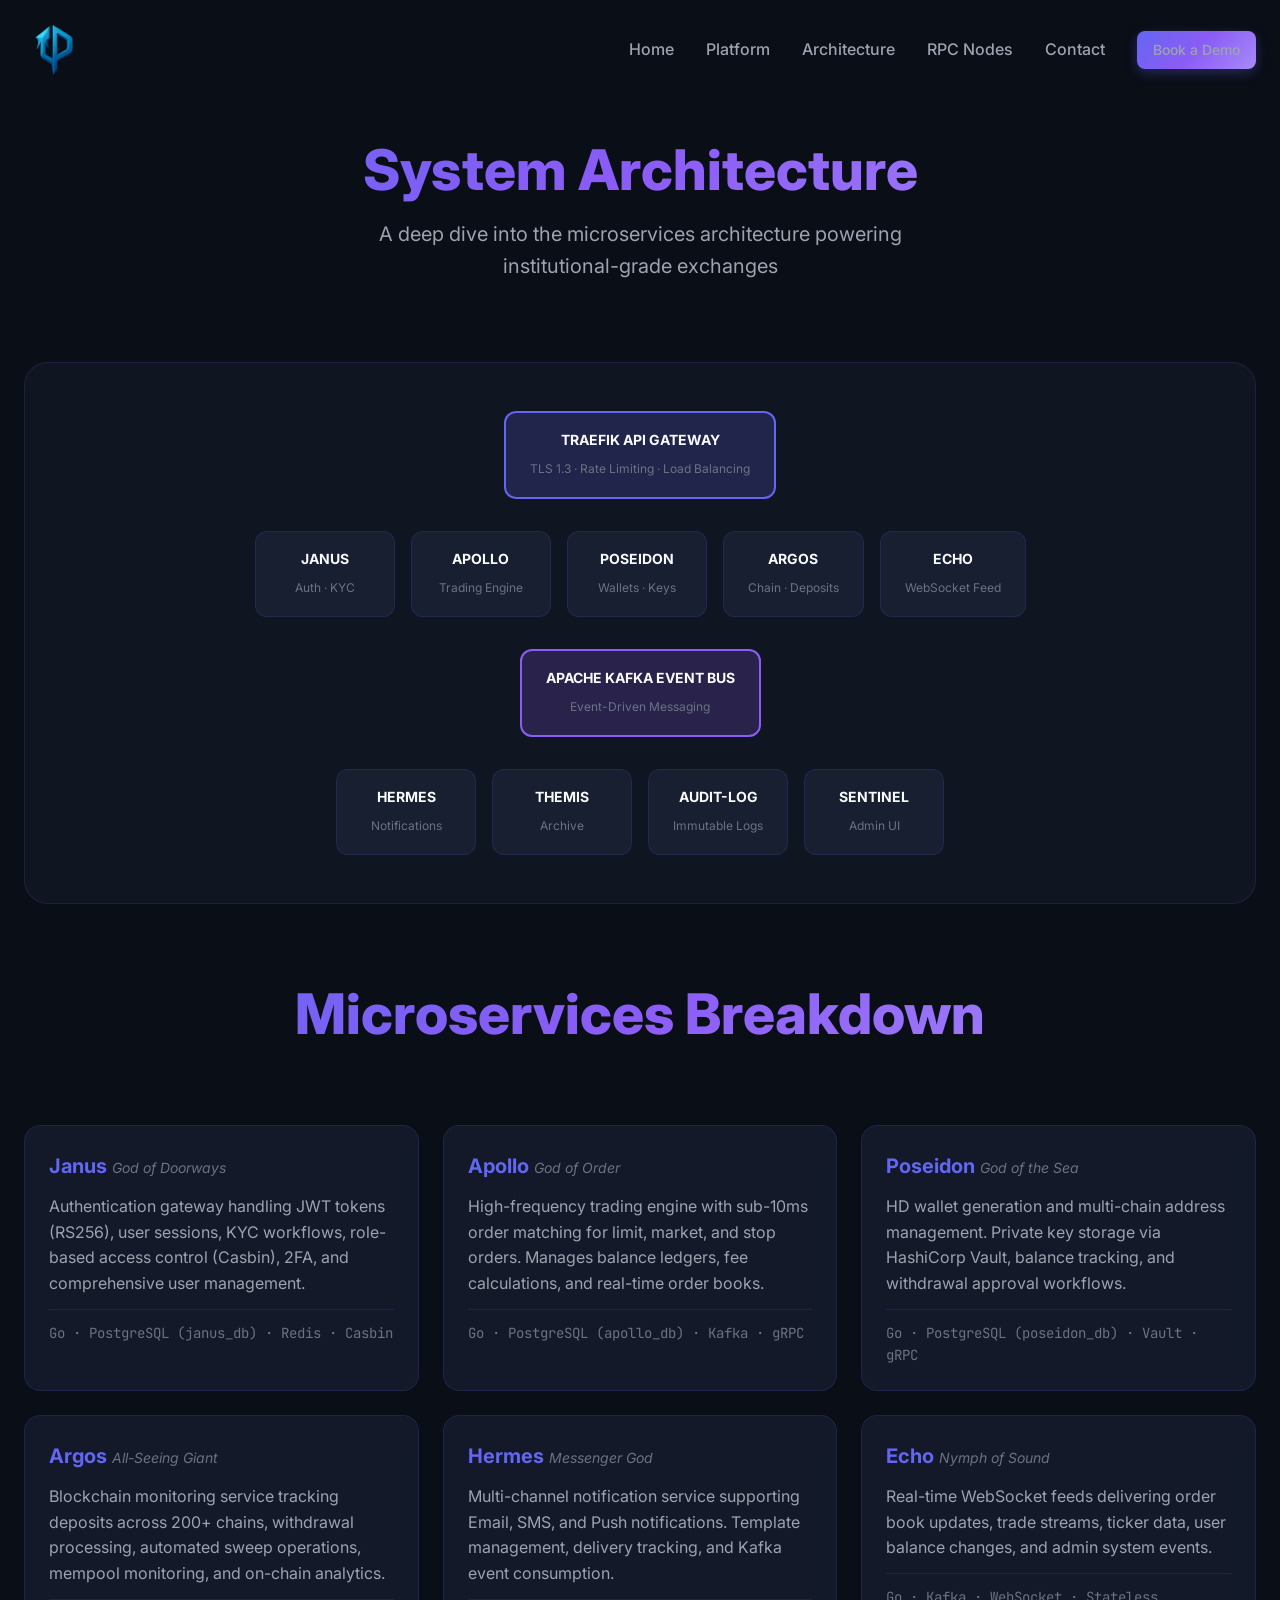
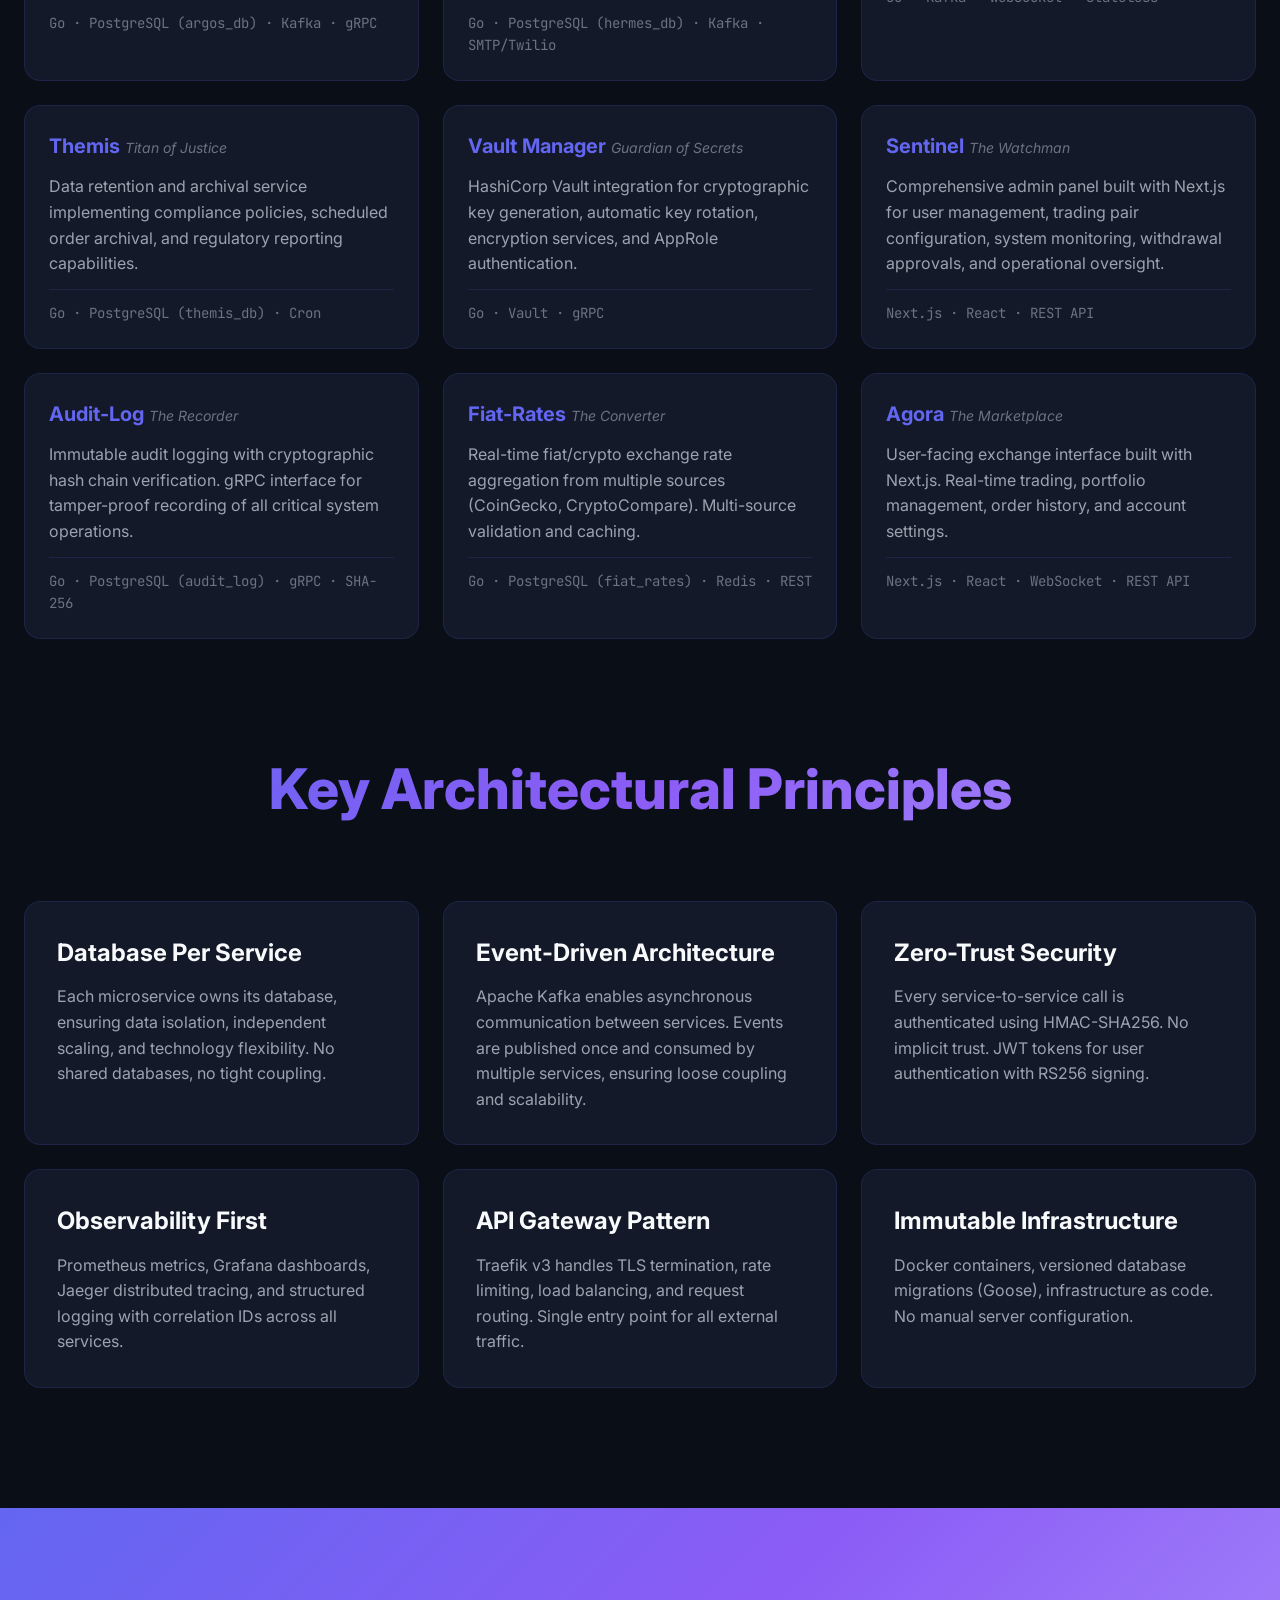
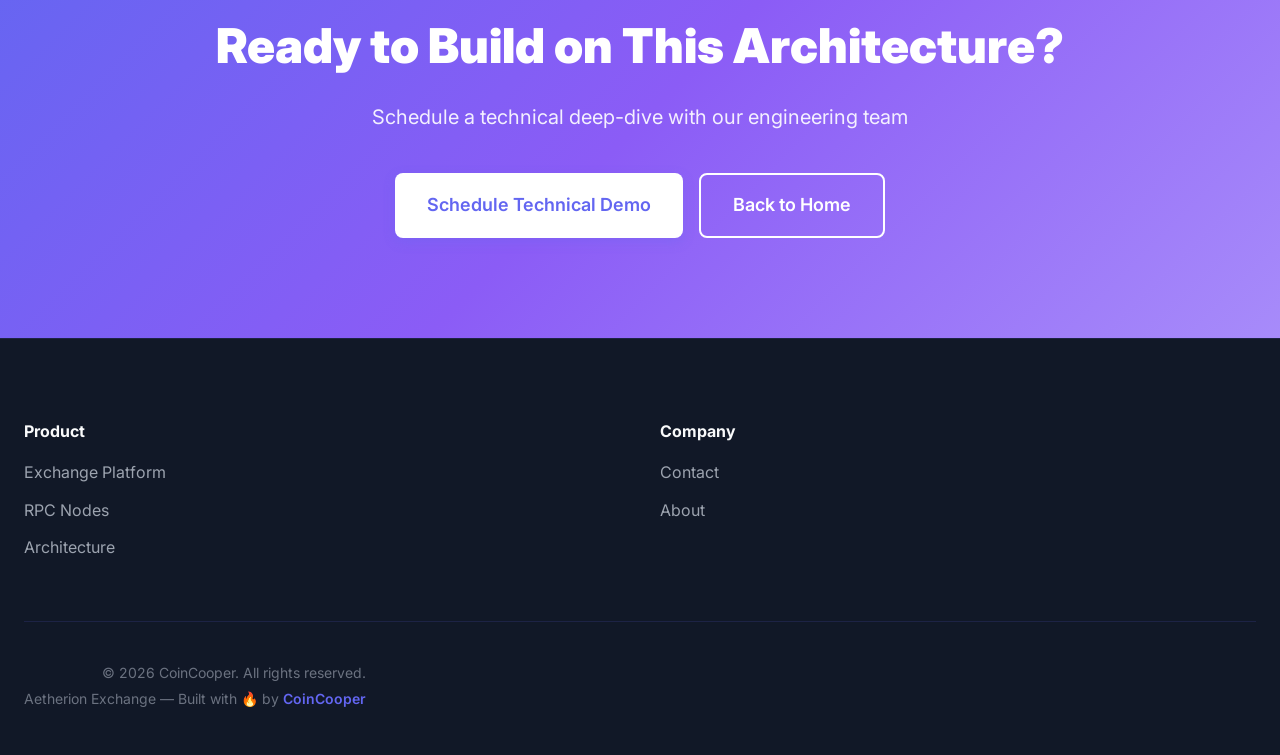
==== architecture.html @ cfdf4294 "updated" ====
<!DOCTYPE html>
<html lang="en">
<head>
    <meta charset="UTF-8">
    <meta name="viewport" content="width=device-width, initial-scale=1.0">
    <title>Architecture — Aetherion Exchange</title>
    <meta name="description" content="Deep dive into Aetherion Exchange's microservices architecture. Battle-tested, event-driven, enterprise-grade infrastructure.">
    
    <link rel="preconnect" href="https://fonts.googleapis.com">
    <link rel="preconnect" href="https://fonts.gstatic.com" crossorigin>
    <link href="https://fonts.googleapis.com/css2?family=Inter:wght@400;500;600;700;800;900&family=JetBrains+Mono:wght@400;500;600&display=swap" rel="stylesheet">
    
    <link rel="stylesheet" href="css/reset.css">
    <link rel="stylesheet" href="css/variables.css">
    <link rel="stylesheet" href="css/global.css">
    <link rel="stylesheet" href="css/components.css">
    <link rel="stylesheet" href="css/hero.css">
    <link rel="stylesheet" href="css/sections.css">
    <link rel="stylesheet" href="css/responsive.css">
</head>
<body>
    <nav class="nav scrolled" id="mainNav">
        <div class="container nav-container">
            <div class="nav-logo">
                <img src="Coincooper-transparant.png" alt="CoinCooper" class="nav-logo-img">
            </div>
            
            <button class="nav-toggle" id="navToggle" aria-label="Toggle navigation">
                <span></span>
                <span></span>
                <span></span>
            </button>
            
            <ul class="nav-menu" id="navMenu">
                <li><a href="index.html">Home</a></li>
                <li><a href="index.html#platform">Platform</a></li>
                <li><a href="architecture.html">Architecture</a></li>
                <li><a href="rpc-nodes.html">RPC Nodes</a></li>
                <li><a href="contact.html">Contact</a></li>
                <li><a href="contact.html" class="btn btn-primary btn-sm">Book a Demo</a></li>
            </ul>
        </div>
    </nav>

    <section class="section" style="padding-top: 140px;">
        <div class="container">
            <div class="section-header fade-up">
                <h1 class="section-title">System Architecture</h1>
                <p class="section-subtitle">A deep dive into the microservices architecture powering institutional-grade exchanges</p>
            </div>
            
            <div class="architecture-diagram fade-up">
                <div class="arch-layer">
                    <div class="arch-node gateway">
                        <strong>TRAEFIK API GATEWAY</strong>
                        <span>TLS 1.3 · Rate Limiting · Load Balancing</span>
                    </div>
                </div>
                
                <div class="arch-layer">
                    <div class="arch-node service">
                        <strong>JANUS</strong>
                        <span>Auth · KYC</span>
                    </div>
                    <div class="arch-node service">
                        <strong>APOLLO</strong>
                        <span>Trading Engine</span>
                    </div>
                    <div class="arch-node service">
                        <strong>POSEIDON</strong>
                        <span>Wallets · Keys</span>
                    </div>
                    <div class="arch-node service">
                        <strong>ARGOS</strong>
                        <span>Chain · Deposits</span>
                    </div>
                    <div class="arch-node service">
                        <strong>ECHO</strong>
                        <span>WebSocket Feed</span>
                    </div>
                </div>
                
                <div class="arch-layer">
                    <div class="arch-node kafka">
                        <strong>APACHE KAFKA EVENT BUS</strong>
                        <span>Event-Driven Messaging</span>
                    </div>
                </div>
                
                <div class="arch-layer">
                    <div class="arch-node service">
                        <strong>HERMES</strong>
                        <span>Notifications</span>
                    </div>
                    <div class="arch-node service">
                        <strong>THEMIS</strong>
                        <span>Archive</span>
                    </div>
                    <div class="arch-node service">
                        <strong>AUDIT-LOG</strong>
                        <span>Immutable Logs</span>
                    </div>
                    <div class="arch-node service">
                        <strong>SENTINEL</strong>
                        <span>Admin UI</span>
                    </div>
                </div>
            </div>
            
            <div class="section-header fade-up" style="margin-top: 80px;">
                <h2 class="section-title">Microservices Breakdown</h2>
            </div>
            
            <div class="services-grid">
                <div class="service-card fade-up">
                    <h4>Janus <span class="service-subtitle">God of Doorways</span></h4>
                    <p>Authentication gateway handling JWT tokens (RS256), user sessions, KYC workflows, role-based access control (Casbin), 2FA, and comprehensive user management.</p>
                    <div class="service-tech">Go · PostgreSQL (janus_db) · Redis · Casbin</div>
                </div>
                
                <div class="service-card fade-up">
                    <h4>Apollo <span class="service-subtitle">God of Order</span></h4>
                    <p>High-frequency trading engine with sub-10ms order matching for limit, market, and stop orders. Manages balance ledgers, fee calculations, and real-time order books.</p>
                    <div class="service-tech">Go · PostgreSQL (apollo_db) · Kafka · gRPC</div>
                </div>
                
                <div class="service-card fade-up">
                    <h4>Poseidon <span class="service-subtitle">God of the Sea</span></h4>
                    <p>HD wallet generation and multi-chain address management. Private key storage via HashiCorp Vault, balance tracking, and withdrawal approval workflows.</p>
                    <div class="service-tech">Go · PostgreSQL (poseidon_db) · Vault · gRPC</div>
                </div>
                
                <div class="service-card fade-up">
                    <h4>Argos <span class="service-subtitle">All-Seeing Giant</span></h4>
                    <p>Blockchain monitoring service tracking deposits across 200+ chains, withdrawal processing, automated sweep operations, mempool monitoring, and on-chain analytics.</p>
                    <div class="service-tech">Go · PostgreSQL (argos_db) · Kafka · gRPC</div>
                </div>
                
                <div class="service-card fade-up">
                    <h4>Hermes <span class="service-subtitle">Messenger God</span></h4>
                    <p>Multi-channel notification service supporting Email, SMS, and Push notifications. Template management, delivery tracking, and Kafka event consumption.</p>
                    <div class="service-tech">Go · PostgreSQL (hermes_db) · Kafka · SMTP/Twilio</div>
                </div>
                
                <div class="service-card fade-up">
                    <h4>Echo <span class="service-subtitle">Nymph of Sound</span></h4>
                    <p>Real-time WebSocket feeds delivering order book updates, trade streams, ticker data, user balance changes, and admin system events.</p>
                    <div class="service-tech">Go · Kafka · WebSocket · Stateless</div>
                </div>
                
                <div class="service-card fade-up">
                    <h4>Themis <span class="service-subtitle">Titan of Justice</span></h4>
                    <p>Data retention and archival service implementing compliance policies, scheduled order archival, and regulatory reporting capabilities.</p>
                    <div class="service-tech">Go · PostgreSQL (themis_db) · Cron</div>
                </div>
                
                <div class="service-card fade-up">
                    <h4>Vault Manager <span class="service-subtitle">Guardian of Secrets</span></h4>
                    <p>HashiCorp Vault integration for cryptographic key generation, automatic key rotation, encryption services, and AppRole authentication.</p>
                    <div class="service-tech">Go · Vault · gRPC</div>
                </div>
                
                <div class="service-card fade-up">
                    <h4>Sentinel <span class="service-subtitle">The Watchman</span></h4>
                    <p>Comprehensive admin panel built with Next.js for user management, trading pair configuration, system monitoring, withdrawal approvals, and operational oversight.</p>
                    <div class="service-tech">Next.js · React · REST API</div>
                </div>
                
                <div class="service-card fade-up">
                    <h4>Audit-Log <span class="service-subtitle">The Recorder</span></h4>
                    <p>Immutable audit logging with cryptographic hash chain verification. gRPC interface for tamper-proof recording of all critical system operations.</p>
                    <div class="service-tech">Go · PostgreSQL (audit_log) · gRPC · SHA-256</div>
                </div>
                
                <div class="service-card fade-up">
                    <h4>Fiat-Rates <span class="service-subtitle">The Converter</span></h4>
                    <p>Real-time fiat/crypto exchange rate aggregation from multiple sources (CoinGecko, CryptoCompare). Multi-source validation and caching.</p>
                    <div class="service-tech">Go · PostgreSQL (fiat_rates) · Redis · REST</div>
                </div>
                
                <div class="service-card fade-up">
                    <h4>Agora <span class="service-subtitle">The Marketplace</span></h4>
                    <p>User-facing exchange interface built with Next.js. Real-time trading, portfolio management, order history, and account settings.</p>
                    <div class="service-tech">Next.js · React · WebSocket · REST API</div>
                </div>
            </div>
            
            <div class="section-header fade-up" style="margin-top: 120px;">
                <h2 class="section-title">Key Architectural Principles</h2>
            </div>
            
            <div class="bento-grid">
                <div class="bento-card fade-up">
                    <h3>Database Per Service</h3>
                    <p>Each microservice owns its database, ensuring data isolation, independent scaling, and technology flexibility. No shared databases, no tight coupling.</p>
                </div>
                
                <div class="bento-card fade-up">
                    <h3>Event-Driven Architecture</h3>
                    <p>Apache Kafka enables asynchronous communication between services. Events are published once and consumed by multiple services, ensuring loose coupling and scalability.</p>
                </div>
                
                <div class="bento-card fade-up">
                    <h3>Zero-Trust Security</h3>
                    <p>Every service-to-service call is authenticated using HMAC-SHA256. No implicit trust. JWT tokens for user authentication with RS256 signing.</p>
                </div>
                
                <div class="bento-card fade-up">
                    <h3>Observability First</h3>
                    <p>Prometheus metrics, Grafana dashboards, Jaeger distributed tracing, and structured logging with correlation IDs across all services.</p>
                </div>
                
                <div class="bento-card fade-up">
                    <h3>API Gateway Pattern</h3>
                    <p>Traefik v3 handles TLS termination, rate limiting, load balancing, and request routing. Single entry point for all external traffic.</p>
                </div>
                
                <div class="bento-card fade-up">
                    <h3>Immutable Infrastructure</h3>
                    <p>Docker containers, versioned database migrations (Goose), infrastructure as code. No manual server configuration.</p>
                </div>
            </div>
        </div>
    </section>

    <section class="section cta-section">
        <div class="container">
            <div class="cta-content fade-up">
                <h2>Ready to Build on This Architecture?</h2>
                <p>Schedule a technical deep-dive with our engineering team</p>
                <div class="cta-buttons">
                    <a href="contact.html" class="btn btn-primary btn-lg">Schedule Technical Demo</a>
                    <a href="index.html" class="btn btn-ghost btn-lg">Back to Home</a>
                </div>
            </div>
        </div>
    </section>

    <footer class="footer">
        <div class="container">
            <div class="footer-grid">
                <div class="footer-col">
                    <h4>Product</h4>
                    <ul>
                        <li><a href="index.html#platform">Exchange Platform</a></li>
                        <li><a href="rpc-nodes.html">RPC Nodes</a></li>
                        <li><a href="architecture.html">Architecture</a></li>
                    </ul>
                </div>
                
                <div class="footer-col">
                    <h4>Company</h4>
                    <ul>
                        <li><a href="contact.html">Contact</a></li>
                        <li><a href="index.html">About</a></li>
                    </ul>
                </div>
            </div>
            
            <div class="footer-bottom">
                <div class="footer-copyright">
                    <p>© 2026 CoinCooper. All rights reserved.</p>
                    <p class="footer-tagline">Aetherion Exchange — Built with 🔥 by <a href="https://coincooper.com">CoinCooper</a></p>
                </div>
            </div>
        </div>
    </footer>

    <script src="js/navigation.js"></script>
    <script src="js/animations.js"></script>
    <script src="js/main.js"></script>
</body>
</html>
---- css/variables.css ----
/* CSS Variables */
:root {
    /* Colors */
    --bg-primary: #0A0E17;
    --bg-secondary: #111827;
    --bg-tertiary: #1A2236;
    
    --accent-primary: #6366F1;
    --accent-secondary: #8B5CF6;
    --accent-gradient: linear-gradient(135deg, #6366F1, #8B5CF6, #A78BFA);
    --accent-success: #10B981;
    --accent-warning: #F59E0B;
    
    --text-primary: #F9FAFB;
    --text-secondary: #9CA3AF;
    --text-muted: #6B7280;
    
    --border: rgba(99, 102, 241, 0.15);
    --glow: 0 0 40px rgba(99, 102, 241, 0.12);
    
    /* Typography */
    --font-primary: 'Inter', -apple-system, BlinkMacSystemFont, 'Segoe UI', sans-serif;
    --font-mono: 'JetBrains Mono', 'Fira Code', monospace;
    
    /* Spacing */
    --container-width: 1280px;
    --section-padding: 120px;
    --section-padding-mobile: 60px;
    
    /* Transitions */
    --transition-fast: 0.2s ease;
    --transition-normal: 0.3s ease;
    --transition-slow: 0.5s ease;
    
    /* Border Radius */
    --radius-sm: 8px;
    --radius-md: 12px;
    --radius-lg: 16px;
    --radius-xl: 24px;
}
---- css/global.css ----
/* Global Styles */
body {
    font-family: var(--font-primary);
    background-color: var(--bg-primary);
    color: var(--text-primary);
    line-height: 1.6;
    overflow-x: hidden;
}

.container {
    max-width: var(--container-width);
    margin: 0 auto;
    padding: 0 24px;
}

.section {
    padding: var(--section-padding) 0;
    position: relative;
}

.section-header {
    text-align: center;
    margin-bottom: 80px;
}

.section-title {
    font-size: clamp(2rem, 5vw, 3.5rem);
    font-weight: 800;
    line-height: 1.1;
    margin-bottom: 16px;
    background: var(--accent-gradient);
    -webkit-background-clip: text;
    -webkit-text-fill-color: transparent;
    background-clip: text;
}

.section-subtitle {
    font-size: clamp(1.125rem, 2vw, 1.25rem);
    color: var(--text-secondary);
    max-width: 600px;
    margin: 0 auto;
}

.gradient-text {
    background: var(--accent-gradient);
    -webkit-background-clip: text;
    -webkit-text-fill-color: transparent;
    background-clip: text;
}

/* Fade up animation */
.fade-up {
    opacity: 0;
    transform: translateY(30px);
    transition: opacity 0.6s ease, transform 0.6s ease;
}

.fade-up.visible {
    opacity: 1;
    transform: translateY(0);
}

/* Grid Pattern Background */
.grid-pattern {
    position: absolute;
    inset: 0;
    background-image: 
        linear-gradient(rgba(99, 102, 241, 0.03) 1px, transparent 1px),
        linear-gradient(90deg, rgba(99, 102, 241, 0.03) 1px, transparent 1px);
    background-size: 50px 50px;
    pointer-events: none;
}

/* Glassmorphism Card */
.glass-card {
    background: rgba(26, 34, 54, 0.6);
    backdrop-filter: blur(12px);
    border: 1px solid var(--border);
    border-radius: var(--radius-lg);
    transition: all var(--transition-normal);
}

.glass-card:hover {
    border-color: var(--accent-primary);
    box-shadow: var(--glow);
    transform: translateY(-4px);
}

/* Scrollbar */
::-webkit-scrollbar {
    width: 10px;
}

::-webkit-scrollbar-track {
    background: var(--bg-secondary);
}

::-webkit-scrollbar-thumb {
    background: var(--accent-primary);
    border-radius: 5px;
}

::-webkit-scrollbar-thumb:hover {
    background: var(--accent-secondary);
}
---- css/components.css ----
/* Navigation */
.nav {
    position: fixed;
    top: 0;
    left: 0;
    right: 0;
    z-index: 1000;
    padding: 20px 0;
    transition: all var(--transition-normal);
}

.nav.scrolled {
    background: rgba(10, 14, 23, 0.9);
    backdrop-filter: blur(12px);
    border-bottom: 1px solid var(--border);
    padding: 12px 0;
}

.nav-container {
    display: flex;
    align-items: center;
    justify-content: space-between;
}

.nav-logo {
    display: flex;
    align-items: center;
    gap: 0;
}

.nav-logo-img {
    height: 60px;
    width: auto;
    object-fit: contain;
}

.nav-brand-text {
    display: none;
}

.nav-brand-company {
    display: none;
}

.nav-brand-product {
    display: none;
}

.nav-toggle {
    display: none;
    flex-direction: column;
    gap: 6px;
    padding: 8px;
}

.nav-toggle span {
    width: 24px;
    height: 2px;
    background: var(--text-primary);
    transition: all var(--transition-fast);
}

.nav-menu {
    display: flex;
    align-items: center;
    gap: 32px;
}

.nav-menu a {
    color: var(--text-secondary);
    font-weight: 500;
    transition: color var(--transition-fast);
    position: relative;
}

.nav-menu a:hover {
    color: var(--text-primary);
}

.nav-menu a::after {
    content: '';
    position: absolute;
    bottom: -4px;
    left: 0;
    width: 0;
    height: 2px;
    background: var(--accent-gradient);
    transition: width var(--transition-fast);
}

.nav-menu a:hover::after {
    width: 100%;
}

/* Buttons */
.btn {
    display: inline-flex;
    align-items: center;
    justify-content: center;
    padding: 12px 24px;
    border-radius: var(--radius-sm);
    font-weight: 600;
    transition: all var(--transition-fast);
    cursor: pointer;
    white-space: nowrap;
}

.btn-primary {
    background: var(--accent-gradient);
    color: white;
    box-shadow: 0 4px 12px rgba(99, 102, 241, 0.3);
}

.btn-primary:hover {
    box-shadow: 0 6px 20px rgba(99, 102, 241, 0.4);
    transform: translateY(-2px);
}

.btn-ghost {
    background: transparent;
    border: 2px solid var(--border);
    color: var(--text-primary);
}

.btn-ghost:hover {
    border-color: var(--accent-primary);
    background: rgba(99, 102, 241, 0.1);
}

.btn-sm {
    padding: 8px 16px;
    font-size: 0.875rem;
}

.btn-lg {
    padding: 16px 32px;
    font-size: 1.125rem;
}

/* Trust Bar */
.trust-bar {
    display: flex;
    flex-wrap: wrap;
    gap: 32px;
    justify-content: center;
    margin-top: 60px;
    padding-top: 40px;
    border-top: 1px solid var(--border);
}

.trust-item {
    display: flex;
    align-items: center;
    gap: 8px;
    color: var(--text-secondary);
    font-size: 0.875rem;
    font-weight: 500;
}

.trust-item svg {
    color: var(--accent-primary);
}

/* Cards */
.bento-grid {
    display: grid;
    grid-template-columns: repeat(auto-fit, minmax(320px, 1fr));
    gap: 24px;
}

.bento-card {
    background: rgba(26, 34, 54, 0.6);
    backdrop-filter: blur(12px);
    border: 1px solid var(--border);
    border-radius: var(--radius-lg);
    padding: 32px;
    transition: all var(--transition-normal);
    position: relative;
    overflow: hidden;
}

.bento-card:hover {
    border-color: var(--accent-primary);
    box-shadow: var(--glow);
    transform: translateY(-4px);
}

.bento-icon {
    width: 48px;
    height: 48px;
    display: flex;
    align-items: center;
    justify-content: center;
    background: rgba(99, 102, 241, 0.1);
    border-radius: var(--radius-sm);
    margin-bottom: 16px;
}

.bento-icon svg {
    color: var(--accent-primary);
}

.bento-card h3 {
    font-size: 1.5rem;
    font-weight: 700;
    margin-bottom: 12px;
}

.bento-card p {
    color: var(--text-secondary);
    line-height: 1.6;
}

.bento-visual {
    margin-top: 24px;
    height: 120px;
    border-radius: var(--radius-sm);
    background: rgba(99, 102, 241, 0.05);
    position: relative;
    overflow: hidden;
}

/* Service Cards */
.service-card {
    background: rgba(26, 34, 54, 0.6);
    backdrop-filter: blur(12px);
    border: 1px solid var(--border);
    border-radius: var(--radius-lg);
    padding: 24px;
    transition: all var(--transition-normal);
}

.service-card:hover {
    border-color: var(--accent-primary);
    box-shadow: var(--glow);
}

.service-card h4 {
    font-size: 1.25rem;
    font-weight: 700;
    margin-bottom: 8px;
    color: var(--accent-primary);
}

.service-subtitle {
    font-size: 0.875rem;
    color: var(--text-muted);
    font-weight: 400;
    font-style: italic;
}

.service-card p {
    color: var(--text-secondary);
    margin: 12px 0;
    line-height: 1.6;
}

.service-tech {
    font-family: var(--font-mono);
    font-size: 0.875rem;
    color: var(--text-muted);
    margin-top: 12px;
    padding-top: 12px;
    border-top: 1px solid var(--border);
}

/* Tech Tags */
.tech-tags {
    display: flex;
    flex-wrap: wrap;
    gap: 12px;
    margin-top: 16px;
}

.tech-tag {
    padding: 8px 16px;
    background: rgba(99, 102, 241, 0.1);
    border: 1px solid var(--border);
    border-radius: var(--radius-sm);
    font-size: 0.875rem;
    font-weight: 500;
    color: var(--text-primary);
    transition: all var(--transition-fast);
}

.tech-tag:hover {
    background: rgba(99, 102, 241, 0.2);
    border-color: var(--accent-primary);
}

/* Stats */
.stat-card {
    text-align: center;
    padding: 32px;
    background: rgba(26, 34, 54, 0.6);
    backdrop-filter: blur(12px);
    border: 1px solid var(--border);
    border-radius: var(--radius-lg);
    transition: all var(--transition-normal);
}

.stat-card:hover {
    border-color: var(--accent-primary);
    box-shadow: var(--glow);
}

.stat-number {
    font-size: 3.5rem;
    font-weight: 900;
    background: var(--accent-gradient);
    -webkit-background-clip: text;
    -webkit-text-fill-color: transparent;
    background-clip: text;
    line-height: 1;
    display: inline-block;
}

.stat-suffix {
    font-size: 2rem;
    font-weight: 700;
    color: var(--accent-primary);
    display: inline-block;
    margin-left: 4px;
}

.stat-label {
    font-size: 1.125rem;
    font-weight: 600;
    margin: 12px 0 8px;
    color: var(--text-primary);
}

.stat-description {
    font-size: 0.875rem;
    color: var(--text-muted);
}

/* Chain Badges */
.chain-badge {
    display: inline-block;
    padding: 8px 16px;
    background: rgba(99, 102, 241, 0.1);
    border: 1px solid var(--border);
    border-radius: var(--radius-sm);
    font-size: 0.875rem;
    font-weight: 600;
    color: var(--text-primary);
    white-space: nowrap;
    margin: 0 8px;
}

/* CTA Banner */
.cta-banner {
    text-align: center;
    margin-top: 60px;
}
---- css/hero.css ----
/* Hero Section */
.hero {
    min-height: 100vh;
    display: flex;
    align-items: center;
    position: relative;
    padding-top: 100px;
    overflow: hidden;
}

.hero-bg {
    position: absolute;
    inset: 0;
    z-index: 0;
    overflow: hidden;
}

.gradient-orb {
    position: absolute;
    border-radius: 50%;
    filter: blur(80px);
    opacity: 0.3;
    animation: float 20s ease-in-out infinite;
}

.orb-1 {
    width: 500px;
    height: 500px;
    background: radial-gradient(circle, #6366F1, transparent);
    top: -200px;
    left: -100px;
    animation-delay: 0s;
}

.orb-2 {
    width: 400px;
    height: 400px;
    background: radial-gradient(circle, #8B5CF6, transparent);
    top: 50%;
    right: -150px;
    animation-delay: 5s;
}

.orb-3 {
    width: 350px;
    height: 350px;
    background: radial-gradient(circle, #A78BFA, transparent);
    bottom: -100px;
    left: 30%;
    animation-delay: 10s;
}

@keyframes float {
    0%, 100% {
        transform: translate(0, 0) scale(1);
    }
    33% {
        transform: translate(30px, -30px) scale(1.1);
    }
    66% {
        transform: translate(-20px, 20px) scale(0.9);
    }
}

.hero-container {
    position: relative;
    z-index: 1;
    display: grid;
    grid-template-columns: 1fr 1fr;
    gap: 60px;
    align-items: center;
}

.hero-content {
    max-width: 600px;
}

.hero-badge {
    display: inline-block;
    padding: 8px 16px;
    background: rgba(99, 102, 241, 0.1);
    border: 1px solid var(--border);
    border-radius: 20px;
    font-size: 0.875rem;
    color: var(--accent-primary);
    font-weight: 600;
    margin-bottom: 24px;
}

.hero-title {
    font-size: clamp(2.5rem, 6vw, 4.5rem);
    font-weight: 900;
    line-height: 1.1;
    margin-bottom: 24px;
}

.hero-subtitle {
    font-size: clamp(1.125rem, 2vw, 1.375rem);
    color: var(--text-secondary);
    line-height: 1.6;
    margin-bottom: 40px;
}

.hero-cta {
    display: flex;
    gap: 16px;
    flex-wrap: wrap;
}

/* Dashboard Mockup */
.hero-visual {
    position: relative;
}

.dashboard-mockup {
    background: rgba(26, 34, 54, 0.8);
    backdrop-filter: blur(12px);
    border: 1px solid var(--border);
    border-radius: var(--radius-xl);
    overflow: hidden;
    box-shadow: 0 20px 60px rgba(0, 0, 0, 0.5);
    transform: perspective(1000px) rotateY(-5deg) rotateX(5deg);
    transition: transform var(--transition-slow);
}

.dashboard-mockup:hover {
    transform: perspective(1000px) rotateY(0deg) rotateX(0deg);
}

.mockup-header {
    padding: 16px 20px;
    background: rgba(17, 24, 39, 0.8);
    border-bottom: 1px solid var(--border);
    display: flex;
    align-items: center;
    gap: 12px;
}

.mockup-dots {
    display: flex;
    gap: 6px;
}

.mockup-dots span {
    width: 10px;
    height: 10px;
    border-radius: 50%;
    background: var(--text-muted);
}

.mockup-dots span:nth-child(1) {
    background: #EF4444;
}

.mockup-dots span:nth-child(2) {
    background: #F59E0B;
}

.mockup-dots span:nth-child(3) {
    background: #10B981;
}

.mockup-title {
    font-size: 0.875rem;
    color: var(--text-secondary);
    font-weight: 500;
}

.mockup-content {
    padding: 24px;
    min-height: 300px;
    display: flex;
    gap: 16px;
}

.mockup-chart {
    flex: 1;
    background: linear-gradient(180deg, 
        rgba(99, 102, 241, 0.2) 0%, 
        rgba(99, 102, 241, 0.05) 50%,
        transparent 100%);
    border-radius: var(--radius-sm);
    position: relative;
    overflow: hidden;
}

.mockup-chart::before {
    content: '';
    position: absolute;
    bottom: 0;
    left: 0;
    right: 0;
    height: 2px;
    background: var(--accent-primary);
    animation: pulse 2s ease-in-out infinite;
}

.mockup-orderbook {
    width: 140px;
    display: flex;
    flex-direction: column;
    gap: 8px;
}

.orderbook-row {
    height: 24px;
    border-radius: 4px;
    animation: slideIn 1s ease-out;
    position: relative;
    overflow: hidden;
}

.orderbook-row.buy {
    background: linear-gradient(90deg, transparent 0%, rgba(16, 185, 129, 0.2) 100%);
}

.orderbook-row.sell {
    background: linear-gradient(90deg, transparent 0%, rgba(239, 68, 68, 0.2) 100%);
}

@keyframes slideIn {
    from {
        opacity: 0;
        transform: translateX(-20px);
    }
    to {
        opacity: 1;
        transform: translateX(0);
    }
}

@keyframes pulse {
    0%, 100% {
        opacity: 1;
        box-shadow: 0 0 20px rgba(99, 102, 241, 0.5);
    }
    50% {
        opacity: 0.5;
        box-shadow: 0 0 40px rgba(99, 102, 241, 0.8);
    }
}
---- css/sections.css ----
/* Problem/Solution Section */
.problem-solution {
    background: var(--bg-secondary);
}

.split-layout {
    display: grid;
    grid-template-columns: 1fr 1fr;
    gap: 60px;
    align-items: start;
}

.problem-list {
    display: flex;
    flex-direction: column;
    gap: 24px;
    margin-top: 32px;
}

.problem-list li {
    display: flex;
    gap: 16px;
    align-items: start;
}

.problem-number {
    flex-shrink: 0;
    width: 40px;
    height: 40px;
    display: flex;
    align-items: center;
    justify-content: center;
    background: rgba(239, 68, 68, 0.1);
    border: 1px solid rgba(239, 68, 68, 0.3);
    border-radius: 50%;
    font-weight: 700;
    color: #EF4444;
}

.problem-list strong {
    display: block;
    color: var(--text-primary);
    margin-bottom: 4px;
    font-size: 1.125rem;
}

.problem-list p {
    color: var(--text-muted);
    font-size: 0.875rem;
}

.solution-card {
    background: rgba(26, 34, 54, 0.8);
    backdrop-filter: blur(12px);
    border: 1px solid var(--border);
    border-radius: var(--radius-xl);
    padding: 40px;
    position: sticky;
    top: 100px;
}

.solution-card h3 {
    font-size: 2rem;
    font-weight: 800;
    margin-bottom: 32px;
    background: var(--accent-gradient);
    -webkit-background-clip: text;
    -webkit-text-fill-color: transparent;
    background-clip: text;
}

.solution-list {
    display: flex;
    flex-direction: column;
    gap: 16px;
    margin-bottom: 32px;
}

.check-item {
    display: flex;
    align-items: center;
    gap: 12px;
    color: var(--text-secondary);
    font-size: 1rem;
}

.check-item::before {
    content: '✓';
    flex-shrink: 0;
    width: 24px;
    height: 24px;
    display: flex;
    align-items: center;
    justify-content: center;
    background: rgba(16, 185, 129, 0.1);
    border: 1px solid rgba(16, 185, 129, 0.3);
    border-radius: 50%;
    color: var(--accent-success);
    font-weight: 700;
}

.solution-cta {
    padding-top: 32px;
    border-top: 1px solid var(--border);
}

/* Architecture Section */
.architecture-section {
    background: var(--bg-primary);
}

.architecture-diagram {
    background: rgba(26, 34, 54, 0.4);
    border: 1px solid var(--border);
    border-radius: var(--radius-xl);
    padding: 48px;
    margin-bottom: 60px;
}

.arch-layer {
    display: flex;
    justify-content: center;
    gap: 16px;
    margin-bottom: 32px;
    flex-wrap: wrap;
}

.arch-layer:last-child {
    margin-bottom: 0;
}

.arch-node {
    padding: 16px 24px;
    border-radius: var(--radius-md);
    text-align: center;
    min-width: 140px;
    transition: all var(--transition-normal);
}

.arch-node.gateway {
    background: rgba(99, 102, 241, 0.2);
    border: 2px solid var(--accent-primary);
}

.arch-node.service {
    background: rgba(26, 34, 54, 0.8);
    border: 1px solid var(--border);
}

.arch-node.kafka {
    background: rgba(139, 92, 246, 0.2);
    border: 2px solid var(--accent-secondary);
}

.arch-node:hover {
    transform: translateY(-4px);
    box-shadow: var(--glow);
}

.arch-node strong {
    display: block;
    font-size: 0.875rem;
    font-weight: 700;
    color: var(--text-primary);
    margin-bottom: 4px;
}

.arch-node span {
    font-size: 0.75rem;
    color: var(--text-muted);
}

.services-grid {
    display: grid;
    grid-template-columns: repeat(auto-fit, minmax(320px, 1fr));
    gap: 24px;
}

/* Tech Stack Section */
.tech-stack {
    background: var(--bg-secondary);
}

.tech-categories {
    display: grid;
    gap: 40px;
}

.tech-category h3 {
    font-size: 1.5rem;
    font-weight: 700;
    margin-bottom: 16px;
    color: var(--accent-primary);
}

/* Security Section */
.security-section {
    background: var(--bg-primary);
}

.security-grid {
    display: grid;
    grid-template-columns: repeat(auto-fit, minmax(300px, 1fr));
    gap: 24px;
}

.security-card {
    background: rgba(26, 34, 54, 0.6);
    backdrop-filter: blur(12px);
    border: 1px solid var(--border);
    border-radius: var(--radius-lg);
    padding: 32px;
    text-align: center;
    transition: all var(--transition-normal);
}

.security-card:hover {
    border-color: var(--accent-primary);
    box-shadow: var(--glow);
    transform: translateY(-4px);
}

.security-icon {
    font-size: 3rem;
    margin-bottom: 16px;
}

.security-card h3 {
    font-size: 1.25rem;
    font-weight: 700;
    margin-bottom: 12px;
    color: var(--text-primary);
}

.security-card p {
    color: var(--text-secondary);
    line-height: 1.6;
}

/* White-Label Section */
.white-label-section {
    background: var(--bg-secondary);
}

.customization-grid {
    display: grid;
    grid-template-columns: repeat(auto-fit, minmax(280px, 1fr));
    gap: 32px;
}

.customization-item {
    text-align: center;
}

.customization-item svg {
    margin: 0 auto 16px;
    color: var(--accent-primary);
}

.customization-item h3 {
    font-size: 1.25rem;
    font-weight: 700;
    margin-bottom: 8px;
}

.customization-item p {
    color: var(--text-secondary);
}

/* RPC Section */
.rpc-section {
    background: var(--bg-primary);
}

.rpc-intro {
    text-align: center;
    max-width: 800px;
    margin: 0 auto 60px;
}

.rpc-description {
    font-size: 1.25rem;
    color: var(--text-secondary);
    line-height: 1.6;
}

.rpc-features {
    display: grid;
    grid-template-columns: repeat(auto-fit, minmax(250px, 1fr));
    gap: 32px;
    margin-bottom: 60px;
}

.rpc-feature {
    text-align: center;
}

.rpc-icon {
    font-size: 3rem;
    margin-bottom: 16px;
}

.rpc-feature h3 {
    font-size: 1.25rem;
    font-weight: 700;
    margin-bottom: 8px;
}

.rpc-feature p {
    color: var(--text-secondary);
}

.chains-marquee {
    margin-bottom: 60px;
}

.chains-marquee h3 {
    text-align: center;
    font-size: 1.5rem;
    font-weight: 700;
    margin-bottom: 32px;
    color: var(--accent-primary);
}

.marquee {
    overflow: hidden;
    position: relative;
}

.marquee-content {
    display: flex;
    animation: marquee 30s linear infinite;
}

@keyframes marquee {
    0% {
        transform: translateX(0);
    }
    100% {
        transform: translateX(-50%);
    }
}

/* Stats Section */
.stats-section {
    background: var(--bg-secondary);
}

.stats-grid {
    display: grid;
    grid-template-columns: repeat(auto-fit, minmax(250px, 1fr));
    gap: 24px;
}

/* Comparison Table */
.comparison-section {
    background: var(--bg-primary);
}

.comparison-table-wrapper {
    overflow-x: auto;
}

.comparison-table {
    width: 100%;
    border-collapse: collapse;
    background: rgba(26, 34, 54, 0.6);
    backdrop-filter: blur(12px);
    border: 1px solid var(--border);
    border-radius: var(--radius-lg);
    overflow: hidden;
}

.comparison-table th,
.comparison-table td {
    padding: 20px;
    text-align: left;
    border-bottom: 1px solid var(--border);
}

.comparison-table th {
    background: rgba(17, 24, 39, 0.8);
    font-weight: 700;
    color: var(--text-primary);
}

.comparison-table th.highlight {
    background: rgba(99, 102, 241, 0.2);
    color: var(--accent-primary);
}

.comparison-table td.highlight {
    background: rgba(99, 102, 241, 0.05);
    font-weight: 600;
    color: var(--text-primary);
}

.comparison-table tr:last-child td {
    border-bottom: none;
}

/* Pricing Section */
.pricing-section {
    background: var(--bg-secondary);
    position: relative;
}

.pricing-grid {
    display: grid;
    grid-template-columns: repeat(auto-fit, minmax(300px, 1fr));
    gap: 32px;
    filter: blur(4px);
    opacity: 0.5;
}

.pricing-card {
    background: rgba(26, 34, 54, 0.6);
    backdrop-filter: blur(12px);
    border: 1px solid var(--border);
    border-radius: var(--radius-xl);
    padding: 40px;
    position: relative;
}

.pricing-card.featured {
    border-color: var(--accent-primary);
}

.pricing-badge {
    position: absolute;
    top: -12px;
    left: 50%;
    transform: translateX(-50%);
    background: var(--accent-gradient);
    padding: 4px 16px;
    border-radius: 20px;
    font-size: 0.75rem;
    font-weight: 700;
    color: white;
}

.pricing-tier {
    font-size: 1.75rem;
    font-weight: 800;
    margin-bottom: 8px;
}

.pricing-description {
    color: var(--text-secondary);
    margin-bottom: 24px;
}

.pricing-features {
    display: flex;
    flex-direction: column;
    gap: 12px;
}

.pricing-feature {
    color: var(--text-secondary);
}

.pricing-overlay {
    position: absolute;
    inset: 0;
    display: flex;
    align-items: center;
    justify-content: center;
    z-index: 10;
}

.pricing-coming-soon {
    background: rgba(26, 34, 54, 0.95);
    backdrop-filter: blur(20px);
    border: 2px solid var(--accent-primary);
    border-radius: var(--radius-xl);
    padding: 48px;
    text-align: center;
    max-width: 600px;
    box-shadow: 0 20px 60px rgba(0, 0, 0, 0.5);
}

.pricing-coming-soon h3 {
    font-size: 2rem;
    font-weight: 800;
    margin-bottom: 16px;
    background: var(--accent-gradient);
    -webkit-background-clip: text;
    -webkit-text-fill-color: transparent;
    background-clip: text;
}

.pricing-coming-soon p {
    color: var(--text-secondary);
    margin-bottom: 32px;
    line-height: 1.6;
}

.waitlist-form {
    display: flex;
    gap: 12px;
    max-width: 400px;
    margin: 0 auto;
}

.waitlist-form input {
    flex: 1;
    padding: 12px 16px;
    background: rgba(17, 24, 39, 0.8);
    border: 1px solid var(--border);
    border-radius: var(--radius-sm);
    color: var(--text-primary);
    font-size: 1rem;
}

.waitlist-form input:focus {
    outline: none;
    border-color: var(--accent-primary);
}

/* CTA Section */
.cta-section {
    background: var(--accent-gradient);
    padding: 100px 0;
}

.cta-content {
    text-align: center;
}

.cta-content h2 {
    font-size: clamp(2rem, 5vw, 3rem);
    font-weight: 900;
    color: white;
    margin-bottom: 16px;
}

.cta-content p {
    font-size: 1.25rem;
    color: rgba(255, 255, 255, 0.9);
    margin-bottom: 40px;
}

.cta-buttons {
    display: flex;
    gap: 16px;
    justify-content: center;
    flex-wrap: wrap;
}

.cta-section .btn-primary {
    background: white;
    color: var(--accent-primary);
}

.cta-section .btn-ghost {
    border-color: white;
    color: white;
}

.cta-section .btn-ghost:hover {
    background: rgba(255, 255, 255, 0.1);
}

/* Footer */
.footer {
    background: var(--bg-secondary);
    padding: 80px 0 40px;
    border-top: 1px solid var(--border);
}

.footer-grid {
    display: grid;
    grid-template-columns: repeat(auto-fit, minmax(200px, 1fr));
    gap: 40px;
    margin-bottom: 60px;
}

.footer-col h4 {
    font-size: 1rem;
    font-weight: 700;
    margin-bottom: 16px;
    color: var(--text-primary);
}

.footer-col ul {
    display: flex;
    flex-direction: column;
    gap: 12px;
}

.footer-col a {
    color: var(--text-secondary);
    transition: color var(--transition-fast);
}

.footer-col a:hover {
    color: var(--accent-primary);
}

.footer-bottom {
    padding-top: 40px;
    border-top: 1px solid var(--border);
    display: flex;
    justify-content: space-between;
    align-items: center;
    flex-wrap: wrap;
    gap: 24px;
}

.footer-social {
    display: flex;
    gap: 16px;
}

.footer-social a {
    width: 40px;
    height: 40px;
    display: flex;
    align-items: center;
    justify-content: center;
    background: rgba(99, 102, 241, 0.1);
    border: 1px solid var(--border);
    border-radius: 50%;
    color: var(--text-secondary);
    transition: all var(--transition-fast);
}

.footer-social a:hover {
    background: rgba(99, 102, 241, 0.2);
    border-color: var(--accent-primary);
    color: var(--accent-primary);
}

.footer-copyright {
    text-align: right;
}

.footer-copyright p {
    color: var(--text-muted);
    font-size: 0.875rem;
    margin-bottom: 4px;
}

.footer-tagline {
    color: var(--text-secondary);
}

.footer-tagline a {
    color: var(--accent-primary);
    font-weight: 600;
}

.footer-tagline a:hover {
    text-decoration: underline;
}
---- css/responsive.css ----
/* Responsive Styles */

/* Tablet */
@media (max-width: 1024px) {
    .hero-container {
        grid-template-columns: 1fr;
        gap: 40px;
    }
    
    .hero-visual {
        order: -1;
    }
    
    .split-layout {
        grid-template-columns: 1fr;
        gap: 40px;
    }
    
    .solution-card {
        position: static;
    }
    
    .services-grid {
        grid-template-columns: repeat(auto-fit, minmax(280px, 1fr));
    }
    
    .arch-layer {
        flex-direction: column;
        align-items: center;
    }
}

/* Mobile */
@media (max-width: 768px) {
    :root {
        --section-padding: 60px;
    }
    
    .nav-toggle {
        display: flex;
    }
    
    .nav-menu {
        position: fixed;
        top: 70px;
        left: 0;
        right: 0;
        background: rgba(10, 14, 23, 0.98);
        backdrop-filter: blur(12px);
        border-bottom: 1px solid var(--border);
        flex-direction: column;
        padding: 24px;
        gap: 16px;
        transform: translateY(-100%);
        opacity: 0;
        transition: all var(--transition-normal);
        pointer-events: none;
    }
    
    .nav-menu.active {
        transform: translateY(0);
        opacity: 1;
        pointer-events: all;
    }
    
    .nav-toggle.active span:nth-child(1) {
        transform: rotate(45deg) translate(6px, 6px);
    }
    
    .nav-toggle.active span:nth-child(2) {
        opacity: 0;
    }
    
    .nav-toggle.active span:nth-child(3) {
        transform: rotate(-45deg) translate(6px, -6px);
    }
    
    .hero {
        padding-top: 80px;
        min-height: auto;
    }
    
    .hero-cta {
        flex-direction: column;
    }
    
    .hero-cta .btn {
        width: 100%;
    }
    
    .trust-bar {
        gap: 16px;
        justify-content: flex-start;
    }
    
    .dashboard-mockup {
        transform: none;
    }
    
    .mockup-content {
        flex-direction: column;
    }
    
    .mockup-orderbook {
        width: 100%;
    }
    
    .bento-grid {
        grid-template-columns: 1fr;
    }
    
    .section-header {
        margin-bottom: 40px;
    }
    
    .architecture-diagram {
        padding: 24px;
    }
    
    .arch-node {
        min-width: 120px;
        padding: 12px 16px;
    }
    
    .stats-grid {
        grid-template-columns: repeat(auto-fit, minmax(150px, 1fr));
    }
    
    .stat-number {
        font-size: 2.5rem;
    }
    
    .comparison-table {
        font-size: 0.875rem;
    }
    
    .comparison-table th,
    .comparison-table td {
        padding: 12px;
    }
    
    .pricing-grid {
        grid-template-columns: 1fr;
    }
    
    .pricing-coming-soon {
        padding: 32px 24px;
        margin: 0 16px;
    }
    
    .waitlist-form {
        flex-direction: column;
    }
    
    .cta-buttons {
        flex-direction: column;
    }
    
    .cta-buttons .btn {
        width: 100%;
    }
    
    .footer-bottom {
        flex-direction: column;
        text-align: center;
    }
    
    .footer-copyright {
        text-align: center;
    }
}

/* Small Mobile */
@media (max-width: 480px) {
    .container {
        padding: 0 16px;
    }
    
    .hero-title {
        font-size: 2rem;
    }
    
    .section-title {
        font-size: 1.75rem;
    }
    
    .trust-bar {
        flex-direction: column;
        align-items: flex-start;
    }
    
    .tech-tags {
        gap: 8px;
    }
    
    .tech-tag {
        font-size: 0.75rem;
        padding: 6px 12px;
    }
    
    .chain-badge {
        font-size: 0.75rem;
        padding: 6px 12px;
    }
}

/* Print Styles */
@media print {
    .nav,
    .hero-bg,
    .cta-section,
    .footer-social,
    .btn {
        display: none;
    }
    
    body {
        background: white;
        color: black;
    }
    
    .section {
        page-break-inside: avoid;
    }
}
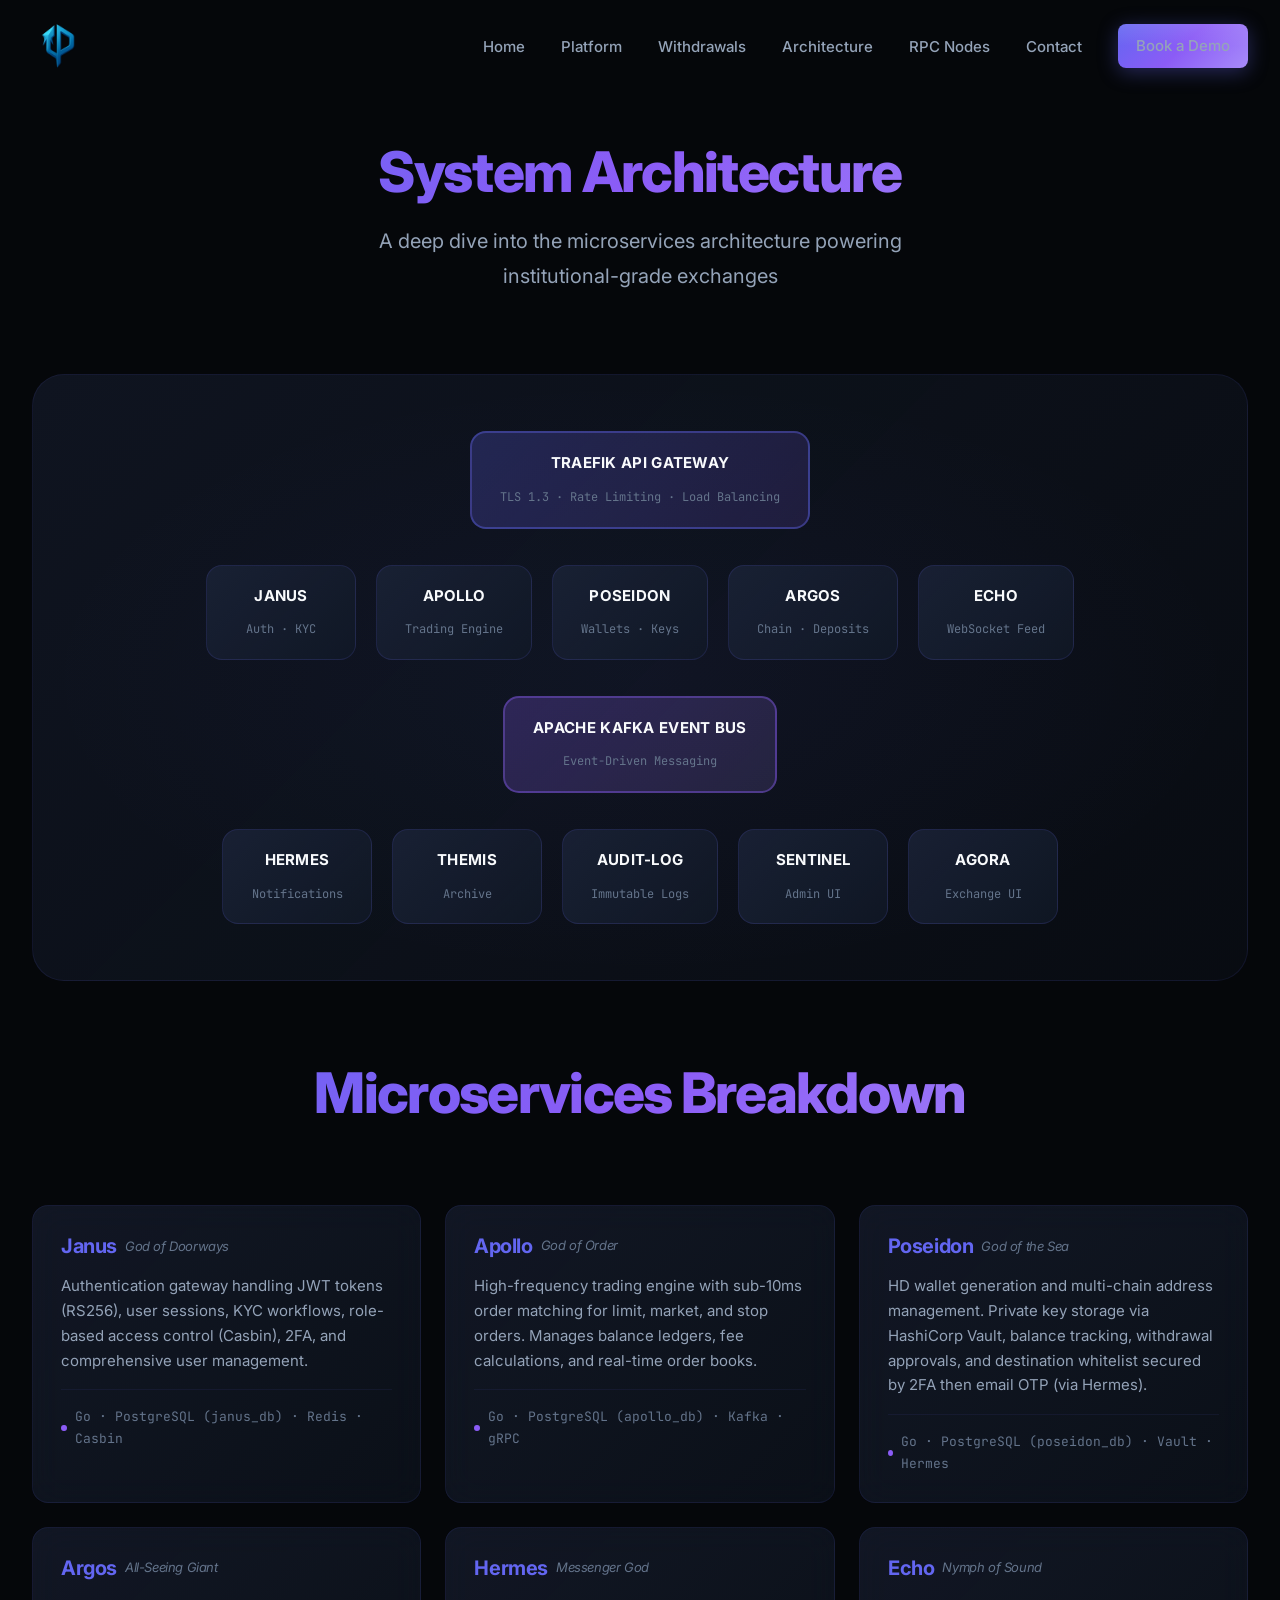
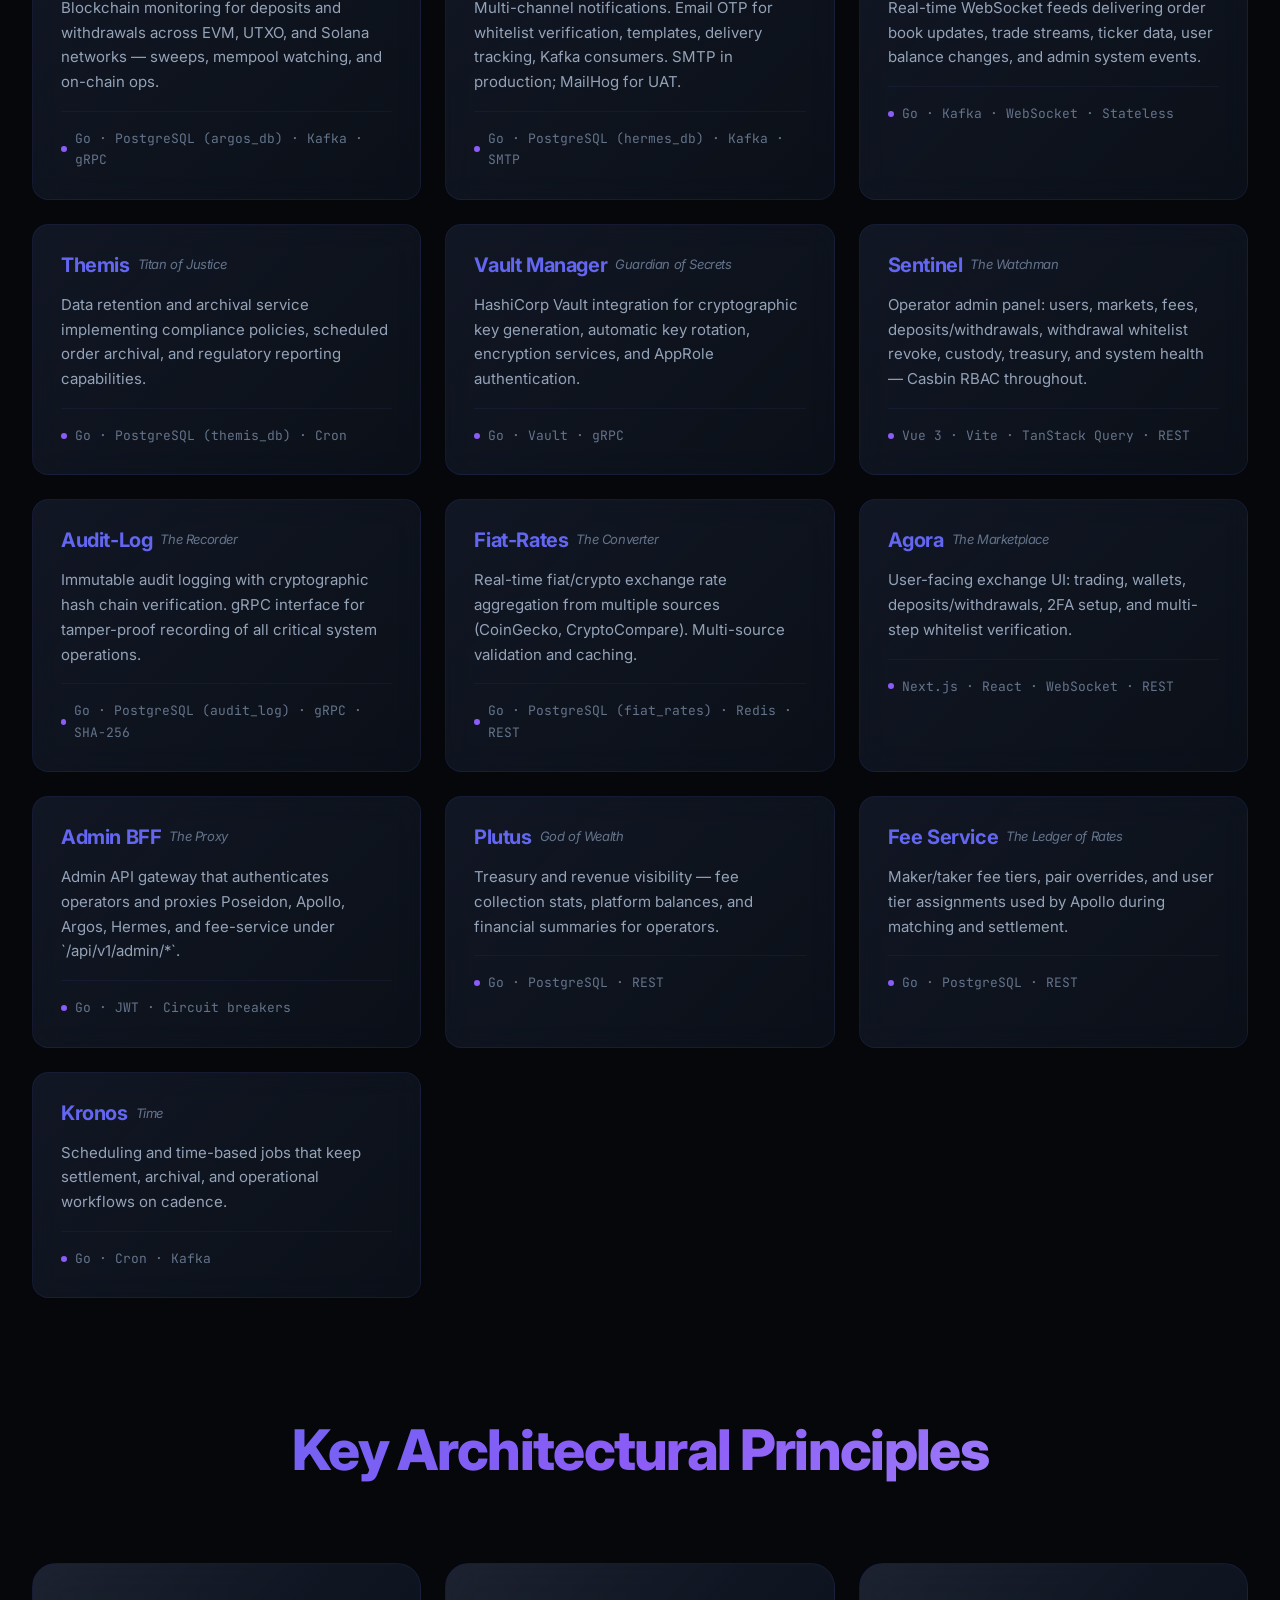
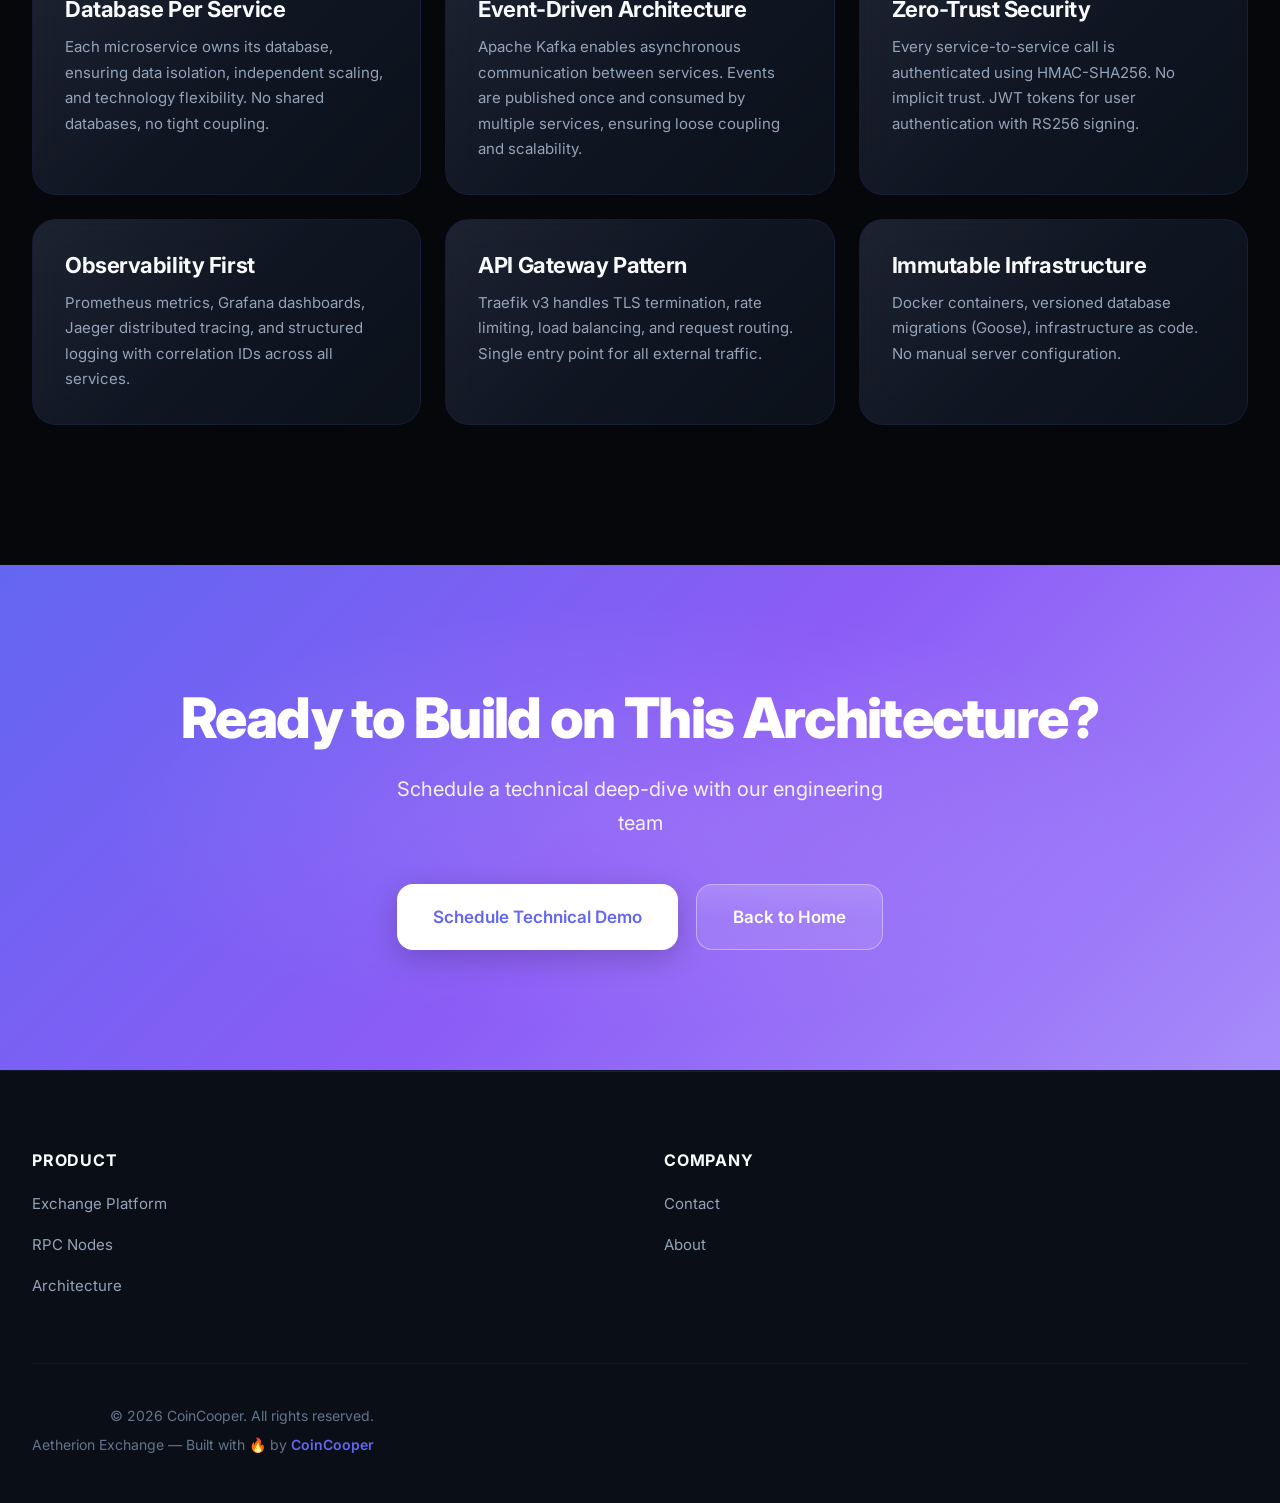
==== commit a3c312af: "Enhance architecture and index pages with new withdrawal security section, update service descriptio" ====
--- a/architecture.html
+++ b/architecture.html
@@ -34,6 +34,7 @@
             <ul class="nav-menu" id="navMenu">
                 <li><a href="index.html">Home</a></li>
                 <li><a href="index.html#platform">Platform</a></li>
+                <li><a href="index.html#withdrawal-security">Withdrawals</a></li>
                 <li><a href="architecture.html">Architecture</a></li>
                 <li><a href="rpc-nodes.html">RPC Nodes</a></li>
                 <li><a href="contact.html">Contact</a></li>
@@ -104,6 +105,10 @@
                         <strong>SENTINEL</strong>
                         <span>Admin UI</span>
                     </div>
+                    <div class="arch-node service">
+                        <strong>AGORA</strong>
+                        <span>Exchange UI</span>
+                    </div>
                 </div>
             </div>
             
@@ -126,20 +131,20 @@
                 
                 <div class="service-card fade-up">
                     <h4>Poseidon <span class="service-subtitle">God of the Sea</span></h4>
-                    <p>HD wallet generation and multi-chain address management. Private key storage via HashiCorp Vault, balance tracking, and withdrawal approval workflows.</p>
-                    <div class="service-tech">Go · PostgreSQL (poseidon_db) · Vault · gRPC</div>
+                    <p>HD wallet generation and multi-chain address management. Private key storage via HashiCorp Vault, balance tracking, withdrawal approvals, and destination whitelist secured by 2FA then email OTP (via Hermes).</p>
+                    <div class="service-tech">Go · PostgreSQL (poseidon_db) · Vault · Hermes</div>
                 </div>
                 
                 <div class="service-card fade-up">
                     <h4>Argos <span class="service-subtitle">All-Seeing Giant</span></h4>
-                    <p>Blockchain monitoring service tracking deposits across 200+ chains, withdrawal processing, automated sweep operations, mempool monitoring, and on-chain analytics.</p>
+                    <p>Blockchain monitoring for deposits and withdrawals across EVM, UTXO, and Solana networks — sweeps, mempool watching, and on-chain ops.</p>
                     <div class="service-tech">Go · PostgreSQL (argos_db) · Kafka · gRPC</div>
                 </div>
                 
                 <div class="service-card fade-up">
                     <h4>Hermes <span class="service-subtitle">Messenger God</span></h4>
-                    <p>Multi-channel notification service supporting Email, SMS, and Push notifications. Template management, delivery tracking, and Kafka event consumption.</p>
-                    <div class="service-tech">Go · PostgreSQL (hermes_db) · Kafka · SMTP/Twilio</div>
+                    <p>Multi-channel notifications. Email OTP for whitelist verification, templates, delivery tracking, Kafka consumers. SMTP in production; MailHog for UAT.</p>
+                    <div class="service-tech">Go · PostgreSQL (hermes_db) · Kafka · SMTP</div>
                 </div>
                 
                 <div class="service-card fade-up">
@@ -162,8 +167,8 @@
                 
                 <div class="service-card fade-up">
                     <h4>Sentinel <span class="service-subtitle">The Watchman</span></h4>
-                    <p>Comprehensive admin panel built with Next.js for user management, trading pair configuration, system monitoring, withdrawal approvals, and operational oversight.</p>
-                    <div class="service-tech">Next.js · React · REST API</div>
+                    <p>Operator admin panel: users, markets, fees, deposits/withdrawals, withdrawal whitelist revoke, custody, treasury, and system health — Casbin RBAC throughout.</p>
+                    <div class="service-tech">Vue 3 · Vite · TanStack Query · REST</div>
                 </div>
                 
                 <div class="service-card fade-up">
@@ -180,8 +185,32 @@
                 
                 <div class="service-card fade-up">
                     <h4>Agora <span class="service-subtitle">The Marketplace</span></h4>
-                    <p>User-facing exchange interface built with Next.js. Real-time trading, portfolio management, order history, and account settings.</p>
-                    <div class="service-tech">Next.js · React · WebSocket · REST API</div>
+                    <p>User-facing exchange UI: trading, wallets, deposits/withdrawals, 2FA setup, and multi-step whitelist verification.</p>
+                    <div class="service-tech">Next.js · React · WebSocket · REST</div>
+                </div>
+
+                <div class="service-card fade-up">
+                    <h4>Admin BFF <span class="service-subtitle">The Proxy</span></h4>
+                    <p>Admin API gateway that authenticates operators and proxies Poseidon, Apollo, Argos, Hermes, and fee-service under `/api/v1/admin/*`.</p>
+                    <div class="service-tech">Go · JWT · Circuit breakers</div>
+                </div>
+
+                <div class="service-card fade-up">
+                    <h4>Plutus <span class="service-subtitle">God of Wealth</span></h4>
+                    <p>Treasury and revenue visibility — fee collection stats, platform balances, and financial summaries for operators.</p>
+                    <div class="service-tech">Go · PostgreSQL · REST</div>
+                </div>
+
+                <div class="service-card fade-up">
+                    <h4>Fee Service <span class="service-subtitle">The Ledger of Rates</span></h4>
+                    <p>Maker/taker fee tiers, pair overrides, and user tier assignments used by Apollo during matching and settlement.</p>
+                    <div class="service-tech">Go · PostgreSQL · REST</div>
+                </div>
+
+                <div class="service-card fade-up">
+                    <h4>Kronos <span class="service-subtitle">Time</span></h4>
+                    <p>Scheduling and time-based jobs that keep settlement, archival, and operational workflows on cadence.</p>
+                    <div class="service-tech">Go · Cron · Kafka</div>
                 </div>
             </div>
             
--- a/css/variables.css
+++ b/css/variables.css
@@ -1,40 +1,502 @@
-/* CSS Variables */
+/* ===== BILLION-DOLLAR SAAS DESIGN SYSTEM ===== */
+
+/* CSS Variables - Enhanced Premium Theme */
 :root {
-    /* Colors */
-    --bg-primary: #0A0E17;
-    --bg-secondary: #111827;
-    --bg-tertiary: #1A2236;
-    
-    --accent-primary: #6366F1;
-    --accent-secondary: #8B5CF6;
-    --accent-gradient: linear-gradient(135deg, #6366F1, #8B5CF6, #A78BFA);
-    --accent-success: #10B981;
-    --accent-warning: #F59E0B;
-    
-    --text-primary: #F9FAFB;
-    --text-secondary: #9CA3AF;
-    --text-muted: #6B7280;
-    
-    --border: rgba(99, 102, 241, 0.15);
-    --glow: 0 0 40px rgba(99, 102, 241, 0.12);
+    /* Core Colors */
+    --bg-primary: #05070a;
+    --bg-secondary: #0a0f17;
+    --bg-tertiary: #111927;
+    --bg-elevated: #1a2235;
+    
+    /* Accent Colors - Premium Indigo/Violet */
+    --accent-primary: #6366f1;
+    --accent-secondary: #8b5cf6;
+    --accent-tertiary: #a78bfa;
+    --accent-cyan: #22d3ee;
+    --accent-gradient: linear-gradient(135deg, #6366f1 0%, #8b5cf6 50%, #a78bfa 100%);
+    --accent-glow: linear-gradient(135deg, rgba(99, 102, 241, 0.4), rgba(139, 92, 246, 0.4));
+    
+    /* Status Colors */
+    --success: #10b981;
+    --success-muted: rgba(16, 185, 129, 0.15);
+    --warning: #f59e0b;
+    --warning-muted: rgba(245, 158, 11, 0.15);
+    --error: #ef4444;
+    --error-muted: rgba(239, 68, 68, 0.15);
+    
+    /* Text Colors */
+    --text-primary: #f8fafc;
+    --text-secondary: #94a3b8;
+    --text-muted: #64748b;
+    
+    /* Borders & Effects */
+    --border-subtle: rgba(99, 102, 241, 0.08);
+    --border-default: rgba(99, 102, 241, 0.15);
+    --border-strong: rgba(99, 102, 241, 0.3);
+    
+    /* Glow Effects */
+    --glow-sm: 0 0 20px rgba(99, 102, 241, 0.15);
+    --glow-md: 0 0 40px rgba(99, 102, 241, 0.2);
+    --glow-lg: 0 0 60px rgba(99, 102, 241, 0.25);
+    --glow-xl: 0 0 80px rgba(99, 102, 241, 0.3);
     
     /* Typography */
-    --font-primary: 'Inter', -apple-system, BlinkMacSystemFont, 'Segoe UI', sans-serif;
+    --font-primary: 'Inter', -apple-system, BlinkMacSystemFont, 'SF Pro Display', sans-serif;
+    --font-display: 'Inter', -apple-system, BlinkMacSystemFont, 'SF Pro Display', sans-serif;
     --font-mono: 'JetBrains Mono', 'Fira Code', monospace;
     
     /* Spacing */
-    --container-width: 1280px;
-    --section-padding: 120px;
-    --section-padding-mobile: 60px;
+    --container-width: 1400px;
+    --container-narrow: 900px;
+    --section-padding: 140px;
+    --section-padding-mobile: 80px;
     
     /* Transitions */
-    --transition-fast: 0.2s ease;
-    --transition-normal: 0.3s ease;
-    --transition-slow: 0.5s ease;
+    --transition-instant: 0.1s ease;
+    --transition-fast: 0.2s cubic-bezier(0.4, 0, 0.2, 1);
+    --transition-normal: 0.3s cubic-bezier(0.4, 0, 0.2, 1);
+    --transition-smooth: 0.4s cubic-bezier(0.16, 1, 0.3, 1);
+    --transition-bounce: 0.5s cubic-bezier(0.34, 1.56, 0.64, 1);
     
     /* Border Radius */
+    --radius-xs: 4px;
     --radius-sm: 8px;
     --radius-md: 12px;
     --radius-lg: 16px;
     --radius-xl: 24px;
-}
+    --radius-2xl: 32px;
+    --radius-full: 9999px;
+    
+    /* Z-Index Scale */
+    --z-base: 0;
+    --z-dropdown: 100;
+    --z-sticky: 200;
+    --z-overlay: 300;
+    --z-modal: 400;
+    --z-toast: 500;
+}
+
+/* Dark Mode Default - No Light Mode */
+@media (prefers-color-scheme: light) {
+    :root {
+        /* Force dark theme - never switch to light */
+    }
+}
+
+/* Base Reset */
+*, *::before, *::after {
+    box-sizing: border-box;
+    margin: 0;
+    padding: 0;
+}
+
+html {
+    scroll-behavior: smooth;
+    -webkit-font-smoothing: antialiased;
+    -moz-osx-font-smoothing: grayscale;
+    text-rendering: optimizeLegibility;
+}
+
+body {
+    font-family: var(--font-primary);
+    background-color: var(--bg-primary);
+    color: var(--text-primary);
+    line-height: 1.6;
+    overflow-x: hidden;
+    min-height: 100vh;
+}
+
+/* ===== TYPOGRAPHY ===== */
+h1, h2, h3, h4, h5, h6 {
+    font-family: var(--font-display);
+    font-weight: 700;
+    line-height: 1.2;
+    letter-spacing: -0.02em;
+}
+
+h1 {
+    font-size: clamp(2.5rem, 6vw, 4.5rem);
+    font-weight: 800;
+    letter-spacing: -0.03em;
+}
+
+h2 {
+    font-size: clamp(2rem, 4vw, 3rem);
+    font-weight: 700;
+    letter-spacing: -0.02em;
+}
+
+h3 {
+    font-size: clamp(1.25rem, 2vw, 1.75rem);
+    font-weight: 600;
+}
+
+h4 {
+    font-size: 1.125rem;
+    font-weight: 600;
+}
+
+p {
+    color: var(--text-secondary);
+    line-height: 1.7;
+}
+
+a {
+    color: inherit;
+    text-decoration: none;
+    transition: color var(--transition-fast);
+}
+
+/* Gradient Text Utility */
+.gradient-text {
+    background: var(--accent-gradient);
+    -webkit-background-clip: text;
+    -webkit-text-fill-color: transparent;
+    background-clip: text;
+}
+
+/* ===== LAYOUT ===== */
+.container {
+    max-width: var(--container-width);
+    margin: 0 auto;
+    padding: 0 32px;
+}
+
+.container-narrow {
+    max-width: var(--container-narrow);
+    margin: 0 auto;
+    padding: 0 32px;
+}
+
+.section {
+    padding: var(--section-padding) 0;
+    position: relative;
+}
+
+.section-header {
+    text-align: center;
+    margin-bottom: 80px;
+}
+
+.section-header-left {
+    text-align: left;
+    margin-bottom: 60px;
+}
+
+.section-label {
+    display: inline-flex;
+    align-items: center;
+    gap: 8px;
+    font-size: 0.75rem;
+    font-weight: 600;
+    text-transform: uppercase;
+    letter-spacing: 0.1em;
+    color: var(--accent-primary);
+    margin-bottom: 16px;
+    padding: 6px 12px;
+    background: rgba(99, 102, 241, 0.1);
+    border-radius: var(--radius-full);
+    border: 1px solid var(--border-subtle);
+}
+
+.section-title {
+    font-size: clamp(2rem, 5vw, 3.5rem);
+    font-weight: 800;
+    line-height: 1.1;
+    margin-bottom: 20px;
+    background: var(--accent-gradient);
+    -webkit-background-clip: text;
+    -webkit-text-fill-color: transparent;
+    background-clip: text;
+}
+
+.section-subtitle {
+    font-size: clamp(1rem, 2vw, 1.25rem);
+    color: var(--text-secondary);
+    max-width: 640px;
+    margin: 0 auto;
+    line-height: 1.7;
+}
+
+.section-subtitle-left {
+    margin: 0;
+    max-width: 560px;
+}
+
+/* ===== PREMIUM BACKGROUND EFFECTS ===== */
+
+/* Animated Grid Pattern */
+.grid-bg {
+    position: absolute;
+    inset: 0;
+    background-image: 
+        linear-gradient(rgba(99, 102, 241, 0.03) 1px, transparent 1px),
+        linear-gradient(90deg, rgba(99, 102, 241, 0.03) 1px, transparent 1px);
+    background-size: 60px 60px;
+    pointer-events: none;
+    mask-image: radial-gradient(ellipse at center, black 0%, transparent 70%);
+    -webkit-mask-image: radial-gradient(ellipse at center, black 0%, transparent 70%);
+}
+
+/* Gradient Orbs */
+.gradient-orb {
+    position: absolute;
+    border-radius: 50%;
+    filter: blur(100px);
+    opacity: 0.4;
+    pointer-events: none;
+    will-change: transform;
+}
+
+.orb-1 {
+    width: 600px;
+    height: 600px;
+    background: radial-gradient(circle, rgba(99, 102, 241, 0.5) 0%, transparent 70%);
+    top: -200px;
+    left: -100px;
+    animation: float-orb-1 25s ease-in-out infinite;
+}
+
+.orb-2 {
+    width: 500px;
+    height: 500px;
+    background: radial-gradient(circle, rgba(139, 92, 246, 0.5) 0%, transparent 70%);
+    top: 40%;
+    right: -150px;
+    animation: float-orb-2 30s ease-in-out infinite;
+    animation-delay: -5s;
+}
+
+.orb-3 {
+    width: 400px;
+    height: 400px;
+    background: radial-gradient(circle, rgba(34, 211, 238, 0.3) 0%, transparent 70%);
+    bottom: -100px;
+    left: 30%;
+    animation: float-orb-3 20s ease-in-out infinite;
+    animation-delay: -10s;
+}
+
+.orb-4 {
+    width: 300px;
+    height: 300px;
+    background: radial-gradient(circle, rgba(167, 139, 250, 0.4) 0%, transparent 70%);
+    top: 60%;
+    left: 10%;
+    animation: float-orb-4 22s ease-in-out infinite;
+    animation-delay: -15s;
+}
+
+@keyframes float-orb-1 {
+    0%, 100% { transform: translate(0, 0) scale(1); }
+    33% { transform: translate(50px, -40px) scale(1.1); }
+    66% { transform: translate(-30px, 30px) scale(0.95); }
+}
+
+@keyframes float-orb-2 {
+    0%, 100% { transform: translate(0, 0) scale(1); }
+    33% { transform: translate(-40px, 50px) scale(1.05); }
+    66% { transform: translate(30px, -20px) scale(0.9); }
+}
+
+@keyframes float-orb-3 {
+    0%, 100% { transform: translate(0, 0) scale(1); }
+    33% { transform: translate(30px, 30px) scale(1.15); }
+    66% { transform: translate(-20px, -40px) scale(0.85); }
+}
+
+@keyframes float-orb-4 {
+    0%, 100% { transform: translate(0, 0); }
+    33% { transform: translate(-30px, -30px); }
+    66% { transform: translate(40px, 20px); }
+}
+
+/* ===== GLASSMORPHISM CARDS ===== */
+.glass-card {
+    background: rgba(17, 25, 39, 0.6);
+    backdrop-filter: blur(20px);
+    -webkit-backdrop-filter: blur(20px);
+    border: 1px solid var(--border-subtle);
+    border-radius: var(--radius-xl);
+    transition: all var(--transition-smooth);
+    position: relative;
+    overflow: hidden;
+}
+
+.glass-card::before {
+    content: '';
+    position: absolute;
+    inset: 0;
+    background: linear-gradient(135deg, rgba(255,255,255,0.05) 0%, transparent 50%);
+    pointer-events: none;
+}
+
+.glass-card:hover {
+    border-color: var(--border-default);
+    box-shadow: var(--glow-md);
+    transform: translateY(-4px);
+}
+
+/* Premium Card with Gradient Border */
+.premium-card {
+    background: linear-gradient(var(--bg-tertiary), var(--bg-tertiary)) padding-box,
+                var(--accent-gradient) border-box;
+    border: 2px solid transparent;
+    border-radius: var(--radius-xl);
+    transition: all var(--transition-smooth);
+}
+
+.premium-card:hover {
+    transform: translateY(-6px);
+    box-shadow: var(--glow-lg);
+}
+
+/* ===== ANIMATIONS ===== */
+
+/* Fade Up */
+.fade-up {
+    opacity: 0;
+    transform: translateY(40px);
+    transition: opacity 0.6s ease, transform 0.6s ease;
+}
+
+.fade-up.visible {
+    opacity: 1;
+    transform: translateY(0);
+}
+
+/* Fade In */
+.fade-in {
+    opacity: 0;
+    transition: opacity 0.6s ease;
+}
+
+.fade-in.visible {
+    opacity: 1;
+}
+
+/* Scale In */
+.scale-in {
+    opacity: 0;
+    transform: scale(0.9);
+    transition: opacity 0.5s ease, transform 0.5s ease;
+}
+
+.scale-in.visible {
+    opacity: 1;
+    transform: scale(1);
+}
+
+/* Stagger Children */
+.stagger-children > * {
+    opacity: 0;
+    transform: translateY(20px);
+    transition: opacity 0.4s ease, transform 0.4s ease;
+}
+
+.stagger-children.visible > *:nth-child(1) { transition-delay: 0ms; opacity: 1; transform: translateY(0); }
+.stagger-children.visible > *:nth-child(2) { transition-delay: 50ms; opacity: 1; transform: translateY(0); }
+.stagger-children.visible > *:nth-child(3) { transition-delay: 100ms; opacity: 1; transform: translateY(0); }
+.stagger-children.visible > *:nth-child(4) { transition-delay: 150ms; opacity: 1; transform: translateY(0); }
+.stagger-children.visible > *:nth-child(5) { transition-delay: 200ms; opacity: 1; transform: translateY(0); }
+.stagger-children.visible > *:nth-child(6) { transition-delay: 250ms; opacity: 1; transform: translateY(0); }
+.stagger-children.visible > *:nth-child(7) { transition-delay: 300ms; opacity: 1; transform: translateY(0); }
+.stagger-children.visible > *:nth-child(8) { transition-delay: 350ms; opacity: 1; transform: translateY(0); }
+
+/* ===== SCROLLBAR ===== */
+::-webkit-scrollbar {
+    width: 8px;
+    height: 8px;
+}
+
+::-webkit-scrollbar-track {
+    background: var(--bg-secondary);
+}
+
+::-webkit-scrollbar-thumb {
+    background: var(--accent-primary);
+    border-radius: var(--radius-full);
+}
+
+::-webkit-scrollbar-thumb:hover {
+    background: var(--accent-secondary);
+}
+
+/* ===== FOCUS STATES ===== */
+:focus-visible {
+    outline: 2px solid var(--accent-primary);
+    outline-offset: 2px;
+}
+
+/* ===== SELECTION ===== */
+::selection {
+    background: rgba(99, 102, 241, 0.3);
+    color: var(--text-primary);
+}
+
+/* ===== RESPONSIVE ===== */
+@media (max-width: 1024px) {
+    :root {
+        --section-padding: 100px;
+    }
+}
+
+@media (max-width: 768px) {
+    :root {
+        --section-padding: 80px;
+        --container-width: 100%;
+    }
+    
+    .container {
+        padding: 0 20px;
+    }
+    
+    h1 {
+        font-size: clamp(2rem, 8vw, 3rem);
+    }
+    
+    h2 {
+        font-size: clamp(1.75rem, 5vw, 2.25rem);
+    }
+}
+
+/* ===== UTILITIES ===== */
+.text-center { text-align: center; }
+.text-left { text-align: left; }
+.text-right { text-align: right; }
+
+.flex { display: flex; }
+.flex-col { flex-direction: column; }
+.items-center { align-items: center; }
+.justify-center { justify-content: center; }
+.justify-between { justify-content: space-between; }
+.gap-1 { gap: 4px; }
+.gap-2 { gap: 8px; }
+.gap-3 { gap: 12px; }
+.gap-4 { gap: 16px; }
+.gap-6 { gap: 24px; }
+.gap-8 { gap: 32px; }
+
+.w-full { width: 100%; }
+.h-full { height: 100%; }
+
+.relative { position: relative; }
+.absolute { position: absolute; }
+.fixed { position: fixed; }
+
+.overflow-hidden { overflow: hidden; }
+.overflow-visible { overflow: visible; }
+
+/* Reduced Motion */
+@media (prefers-reduced-motion: reduce) {
+    *, *::before, *::after {
+        animation-duration: 0.01ms !important;
+        animation-iteration-count: 1 !important;
+        transition-duration: 0.01ms !important;
+    }
+    
+    .fade-up, .fade-in, .scale-in {
+        opacity: 1;
+        transform: none;
+    }
+}
--- a/css/global.css
+++ b/css/global.css
@@ -1,46 +1,68 @@
-/* Global Styles */
+/* ===== GLOBAL STYLES - BILLION DOLLAR SAAS ===== */
+
+/* Base Styles */
 body {
     font-family: var(--font-primary);
     background-color: var(--bg-primary);
     color: var(--text-primary);
-    line-height: 1.6;
+    line-height: 1.65;
     overflow-x: hidden;
-}
-
+    -webkit-font-smoothing: antialiased;
+    -moz-osx-font-smoothing: grayscale;
+}
+
+html {
+    scroll-behavior: smooth;
+}
+
+/* Container */
 .container {
     max-width: var(--container-width);
     margin: 0 auto;
-    padding: 0 24px;
-}
-
+    padding: 0 32px;
+}
+
+/* Section Spacing */
 .section {
     padding: var(--section-padding) 0;
     position: relative;
 }
 
+/* Section Header */
 .section-header {
     text-align: center;
     margin-bottom: 80px;
 }
 
+.section-header-left {
+    text-align: left;
+    margin-bottom: 60px;
+}
+
+/* Section Title */
 .section-title {
     font-size: clamp(2rem, 5vw, 3.5rem);
     font-weight: 800;
-    line-height: 1.1;
-    margin-bottom: 16px;
+    line-height: 1.15;
+    margin-bottom: 20px;
     background: var(--accent-gradient);
     -webkit-background-clip: text;
     -webkit-text-fill-color: transparent;
     background-clip: text;
-}
-
+    letter-spacing: -0.03em;
+}
+
+/* Section Subtitle */
 .section-subtitle {
-    font-size: clamp(1.125rem, 2vw, 1.25rem);
+    font-size: clamp(1rem, 2vw, 1.25rem);
     color: var(--text-secondary);
-    max-width: 600px;
+    max-width: 640px;
     margin: 0 auto;
-}
-
+    line-height: 1.75;
+    font-weight: 400;
+}
+
+/* Gradient Text */
 .gradient-text {
     background: var(--accent-gradient);
     -webkit-background-clip: text;
@@ -48,17 +70,35 @@
     background-clip: text;
 }
 
-/* Fade up animation */
+/* Premium Text Gradient */
+.text-gradient {
+    background: linear-gradient(135deg, #f8fafc 0%, #94a3b8 100%);
+    -webkit-background-clip: text;
+    -webkit-text-fill-color: transparent;
+    background-clip: text;
+}
+
+/* Fade Up Animation */
 .fade-up {
     opacity: 0;
-    transform: translateY(30px);
-    transition: opacity 0.6s ease, transform 0.6s ease;
+    transform: translateY(40px);
+    transition: opacity 0.6s cubic-bezier(0.16, 1, 0.3, 1), transform 0.6s cubic-bezier(0.16, 1, 0.3, 1);
 }
 
 .fade-up.visible {
     opacity: 1;
     transform: translateY(0);
 }
+
+/* Stagger Animation */
+.stagger-1 { transition-delay: 0ms; }
+.stagger-2 { transition-delay: 75ms; }
+.stagger-3 { transition-delay: 150ms; }
+.stagger-4 { transition-delay: 225ms; }
+.stagger-5 { transition-delay: 300ms; }
+.stagger-6 { transition-delay: 375ms; }
+.stagger-7 { transition-delay: 450ms; }
+.stagger-8 { transition-delay: 525ms; }
 
 /* Grid Pattern Background */
 .grid-pattern {
@@ -71,35 +111,104 @@
     pointer-events: none;
 }
 
+/* Radial Fade */
+.radial-fade {
+    position: absolute;
+    inset: 0;
+    background: radial-gradient(ellipse at center, transparent 0%, var(--bg-primary) 70%);
+    pointer-events: none;
+}
+
 /* Glassmorphism Card */
 .glass-card {
-    background: rgba(26, 34, 54, 0.6);
-    backdrop-filter: blur(12px);
-    border: 1px solid var(--border);
-    border-radius: var(--radius-lg);
-    transition: all var(--transition-normal);
+    background: rgba(17, 25, 39, 0.65);
+    backdrop-filter: blur(20px);
+    -webkit-backdrop-filter: blur(20px);
+    border: 1px solid rgba(99, 102, 241, 0.1);
+    border-radius: var(--radius-xl);
+    transition: all 0.4s cubic-bezier(0.16, 1, 0.3, 1);
+    position: relative;
+    overflow: hidden;
+}
+
+.glass-card::before {
+    content: '';
+    position: absolute;
+    inset: 0;
+    background: linear-gradient(135deg, rgba(255,255,255,0.06) 0%, transparent 50%);
+    pointer-events: none;
 }
 
 .glass-card:hover {
-    border-color: var(--accent-primary);
-    box-shadow: var(--glow);
+    border-color: rgba(99, 102, 241, 0.25);
+    box-shadow: 0 0 60px rgba(99, 102, 241, 0.15);
     transform: translateY(-4px);
 }
 
-/* Scrollbar */
-::-webkit-scrollbar {
-    width: 10px;
-}
-
-::-webkit-scrollbar-track {
-    background: var(--bg-secondary);
-}
-
-::-webkit-scrollbar-thumb {
-    background: var(--accent-primary);
-    border-radius: 5px;
-}
-
-::-webkit-scrollbar-thumb:hover {
-    background: var(--accent-secondary);
-}
+/* Glow Border Card */
+.glow-card {
+    background: var(--bg-tertiary);
+    border: 1px solid rgba(99, 102, 241, 0.15);
+    border-radius: var(--radius-xl);
+    transition: all 0.4s cubic-bezier(0.16, 1, 0.3, 1);
+    position: relative;
+}
+
+.glow-card::after {
+    content: '';
+    position: absolute;
+    inset: -1px;
+    border-radius: inherit;
+    padding: 1px;
+    background: linear-gradient(135deg, rgba(99, 102, 241, 0.3), transparent, rgba(139, 92, 246, 0.3));
+    -webkit-mask: linear-gradient(#fff 0 0) content-box, linear-gradient(#fff 0 0);
+    -webkit-mask-composite: xor;
+    mask-composite: exclude;
+    pointer-events: none;
+    opacity: 0;
+    transition: opacity 0.3s ease;
+}
+
+.glow-card:hover::after {
+    opacity: 1;
+}
+
+.glow-card:hover {
+    transform: translateY(-6px);
+    box-shadow: 0 20px 40px rgba(0, 0, 0, 0.3), 0 0 40px rgba(99, 102, 241, 0.1);
+}
+
+/* ===== RESPONSIVE ===== */
+@media (max-width: 1024px) {
+    :root {
+        --section-padding: 100px;
+    }
+}
+
+@media (max-width: 768px) {
+    :root {
+        --section-padding: 70px;
+    }
+    
+    .container {
+        padding: 0 20px;
+    }
+    
+    .section-header {
+        margin-bottom: 50px;
+    }
+}
+
+/* ===== PREFERS REDUCED MOTION ===== */
+@media (prefers-reduced-motion: reduce) {
+    *, *::before, *::after {
+        animation-duration: 0.01ms !important;
+        animation-iteration-count: 1 !important;
+        transition-duration: 0.01ms !important;
+    }
+    
+    .fade-up {
+        opacity: 1;
+        transform: none;
+    }
+}
--- a/css/components.css
+++ b/css/components.css
@@ -1,4 +1,6 @@
-/* Navigation */
+/* ===== COMPONENTS - BILLION DOLLAR SAAS ===== */
+
+/* ===== NAVIGATION ===== */
 .nav {
     position: fixed;
     top: 0;
@@ -6,20 +8,24 @@
     right: 0;
     z-index: 1000;
     padding: 20px 0;
-    transition: all var(--transition-normal);
+    transition: all 0.3s cubic-bezier(0.16, 1, 0.3, 1);
 }
 
 .nav.scrolled {
-    background: rgba(10, 14, 23, 0.9);
-    backdrop-filter: blur(12px);
-    border-bottom: 1px solid var(--border);
-    padding: 12px 0;
+    background: rgba(5, 7, 10, 0.85);
+    backdrop-filter: blur(20px);
+    -webkit-backdrop-filter: blur(20px);
+    border-bottom: 1px solid rgba(99, 102, 241, 0.08);
+    padding: 14px 0;
 }
 
 .nav-container {
     display: flex;
     align-items: center;
     justify-content: space-between;
+    max-width: var(--container-width);
+    margin: 0 auto;
+    padding: 0 32px;
 }
 
 .nav-logo {
@@ -29,21 +35,14 @@
 }
 
 .nav-logo-img {
-    height: 60px;
+    height: 52px;
     width: auto;
     object-fit: contain;
-}
-
-.nav-brand-text {
-    display: none;
-}
-
-.nav-brand-company {
-    display: none;
-}
-
-.nav-brand-product {
-    display: none;
+    transition: transform 0.3s ease;
+}
+
+.nav-logo-img:hover {
+    transform: scale(1.05);
 }
 
 .nav-toggle {
@@ -51,107 +50,184 @@
     flex-direction: column;
     gap: 6px;
     padding: 8px;
+    background: none;
+    border: none;
+    cursor: pointer;
 }
 
 .nav-toggle span {
     width: 24px;
     height: 2px;
     background: var(--text-primary);
-    transition: all var(--transition-fast);
+    transition: all 0.2s ease;
+    border-radius: 2px;
 }
 
 .nav-menu {
     display: flex;
     align-items: center;
-    gap: 32px;
+    gap: 36px;
+    list-style: none;
 }
 
 .nav-menu a {
     color: var(--text-secondary);
     font-weight: 500;
-    transition: color var(--transition-fast);
+    font-size: 0.9375rem;
+    transition: color 0.2s ease;
     position: relative;
 }
 
-.nav-menu a:hover {
+.nav-menu a:hover,
+.nav-menu a.active {
     color: var(--text-primary);
 }
 
 .nav-menu a::after {
     content: '';
     position: absolute;
-    bottom: -4px;
+    bottom: -6px;
     left: 0;
     width: 0;
     height: 2px;
     background: var(--accent-gradient);
-    transition: width var(--transition-fast);
-}
-
-.nav-menu a:hover::after {
+    transition: width 0.3s ease;
+    border-radius: 2px;
+}
+
+.nav-menu a:hover::after,
+.nav-menu a.active::after {
     width: 100%;
 }
 
-/* Buttons */
+/* Mobile Nav Toggle */
+@media (max-width: 900px) {
+    .nav-toggle {
+        display: flex;
+    }
+    
+    .nav-menu {
+        position: fixed;
+        top: 0;
+        left: 0;
+        right: 0;
+        bottom: 0;
+        background: rgba(5, 7, 10, 0.98);
+        backdrop-filter: blur(20px);
+        flex-direction: column;
+        justify-content: center;
+        gap: 32px;
+        opacity: 0;
+        visibility: hidden;
+        transition: all 0.3s ease;
+    }
+    
+    .nav-menu.open {
+        opacity: 1;
+        visibility: visible;
+    }
+    
+    .nav-menu a {
+        font-size: 1.5rem;
+    }
+}
+
+/* ===== BUTTONS ===== */
 .btn {
     display: inline-flex;
     align-items: center;
     justify-content: center;
-    padding: 12px 24px;
-    border-radius: var(--radius-sm);
+    gap: 8px;
+    padding: 14px 28px;
+    border-radius: var(--radius-md);
     font-weight: 600;
-    transition: all var(--transition-fast);
+    font-size: 0.9375rem;
+    transition: all 0.25s cubic-bezier(0.16, 1, 0.3, 1);
     cursor: pointer;
     white-space: nowrap;
-}
-
+    border: none;
+    position: relative;
+    overflow: hidden;
+}
+
+.btn::before {
+    content: '';
+    position: absolute;
+    inset: 0;
+    background: linear-gradient(180deg, rgba(255,255,255,0.1) 0%, transparent 50%);
+    pointer-events: none;
+}
+
+/* Primary Button */
 .btn-primary {
     background: var(--accent-gradient);
     color: white;
-    box-shadow: 0 4px 12px rgba(99, 102, 241, 0.3);
+    box-shadow: 0 4px 20px rgba(99, 102, 241, 0.35);
 }
 
 .btn-primary:hover {
-    box-shadow: 0 6px 20px rgba(99, 102, 241, 0.4);
+    box-shadow: 0 8px 30px rgba(99, 102, 241, 0.45);
     transform: translateY(-2px);
 }
 
+.btn-primary:active {
+    transform: translateY(0);
+}
+
+/* Ghost Button */
 .btn-ghost {
     background: transparent;
-    border: 2px solid var(--border);
+    border: 1.5px solid rgba(99, 102, 241, 0.25);
     color: var(--text-primary);
 }
 
 .btn-ghost:hover {
+    background: rgba(99, 102, 241, 0.1);
     border-color: var(--accent-primary);
+    transform: translateY(-2px);
+}
+
+/* Small Button */
+.btn-sm {
+    padding: 10px 18px;
+    font-size: 0.8125rem;
+    border-radius: var(--radius-sm);
+}
+
+/* Large Button */
+.btn-lg {
+    padding: 18px 36px;
+    font-size: 1.0625rem;
+    border-radius: var(--radius-lg);
+}
+
+/* Button Variants */
+.btn-secondary {
     background: rgba(99, 102, 241, 0.1);
-}
-
-.btn-sm {
-    padding: 8px 16px;
-    font-size: 0.875rem;
-}
-
-.btn-lg {
-    padding: 16px 32px;
-    font-size: 1.125rem;
-}
-
-/* Trust Bar */
+    color: var(--accent-primary);
+    border: 1px solid rgba(99, 102, 241, 0.2);
+}
+
+.btn-secondary:hover {
+    background: rgba(99, 102, 241, 0.2);
+    border-color: var(--accent-primary);
+}
+
+/* ===== TRUST BAR ===== */
 .trust-bar {
     display: flex;
     flex-wrap: wrap;
     gap: 32px;
     justify-content: center;
-    margin-top: 60px;
-    padding-top: 40px;
-    border-top: 1px solid var(--border);
+    margin-top: 56px;
+    padding-top: 36px;
+    border-top: 1px solid rgba(99, 102, 241, 0.1);
 }
 
 .trust-item {
     display: flex;
     align-items: center;
-    gap: 8px;
+    gap: 10px;
     color: var(--text-secondary);
     font-size: 0.875rem;
     font-weight: 500;
@@ -161,89 +237,274 @@
     color: var(--accent-primary);
 }
 
-/* Cards */
+/* ===== BENTO GRID CARDS ===== */
 .bento-grid {
     display: grid;
-    grid-template-columns: repeat(auto-fit, minmax(320px, 1fr));
+    grid-template-columns: repeat(auto-fit, minmax(340px, 1fr));
     gap: 24px;
 }
 
 .bento-card {
-    background: rgba(26, 34, 54, 0.6);
-    backdrop-filter: blur(12px);
-    border: 1px solid var(--border);
-    border-radius: var(--radius-lg);
+    background: linear-gradient(135deg, rgba(26, 34, 54, 0.7) 0%, rgba(17, 25, 39, 0.6) 100%);
+    backdrop-filter: blur(20px);
+    -webkit-backdrop-filter: blur(20px);
+    border: 1px solid rgba(99, 102, 241, 0.1);
+    border-radius: var(--radius-xl);
     padding: 32px;
-    transition: all var(--transition-normal);
+    transition: all 0.4s cubic-bezier(0.16, 1, 0.3, 1);
     position: relative;
     overflow: hidden;
 }
 
+.bento-card::before {
+    content: '';
+    position: absolute;
+    inset: 0;
+    background: linear-gradient(135deg, rgba(255,255,255, 0.04) 0%, transparent 50%);
+    pointer-events: none;
+}
+
+.bento-card::after {
+    content: '';
+    position: absolute;
+    top: 0;
+    left: 0;
+    right: 0;
+    height: 1px;
+    background: linear-gradient(90deg, transparent, rgba(99, 102, 241, 0.3), transparent);
+    opacity: 0;
+    transition: opacity 0.3s ease;
+}
+
 .bento-card:hover {
-    border-color: var(--accent-primary);
-    box-shadow: var(--glow);
-    transform: translateY(-4px);
-}
-
+    border-color: rgba(99, 102, 241, 0.25);
+    box-shadow: 
+        0 20px 50px rgba(0, 0, 0, 0.3),
+        0 0 40px rgba(99, 102, 241, 0.1);
+    transform: translateY(-6px);
+}
+
+.bento-card:hover::after {
+    opacity: 1;
+}
+
+/* Bento Icon */
 .bento-icon {
-    width: 48px;
-    height: 48px;
+    width: 52px;
+    height: 52px;
     display: flex;
     align-items: center;
     justify-content: center;
-    background: rgba(99, 102, 241, 0.1);
-    border-radius: var(--radius-sm);
-    margin-bottom: 16px;
+    background: linear-gradient(135deg, rgba(99, 102, 241, 0.15) 0%, rgba(139, 92, 246, 0.1) 100%);
+    border-radius: var(--radius-md);
+    margin-bottom: 20px;
+    border: 1px solid rgba(99, 102, 241, 0.15);
 }
 
 .bento-icon svg {
     color: var(--accent-primary);
+    width: 26px;
+    height: 26px;
 }
 
 .bento-card h3 {
-    font-size: 1.5rem;
+    font-size: 1.375rem;
     font-weight: 700;
     margin-bottom: 12px;
+    color: var(--text-primary);
 }
 
 .bento-card p {
     color: var(--text-secondary);
-    line-height: 1.6;
-}
-
+    line-height: 1.7;
+    font-size: 0.9375rem;
+}
+
+/* Bento Visual */
 .bento-visual {
     margin-top: 24px;
-    height: 120px;
-    border-radius: var(--radius-sm);
-    background: rgba(99, 102, 241, 0.05);
+    height: 100px;
+    border-radius: var(--radius-md);
+    background: linear-gradient(180deg, rgba(99, 102, 241, 0.05) 0%, transparent 100%);
     position: relative;
     overflow: hidden;
-}
-
-/* Service Cards */
+    border: 1px solid rgba(99, 102, 241, 0.08);
+}
+
+/* Orderbook Animation */
+.orderbook-animation {
+    display: flex;
+    flex-direction: column;
+    gap: 4px;
+    padding: 12px;
+}
+
+.orderbook-animation .order-row {
+    height: 16px;
+    border-radius: 4px;
+    animation: orderbook-fade 2s ease-in-out infinite;
+}
+
+.orderbook-animation .order-row.buy {
+    background: linear-gradient(90deg, transparent, rgba(16, 185, 129, 0.3));
+    animation-delay: 0s;
+}
+
+.orderbook-animation .order-row.sell {
+    background: linear-gradient(90deg, transparent, rgba(239, 68, 68, 0.3));
+    animation-delay: 0.5s;
+}
+
+@keyframes orderbook-fade {
+    0%, 100% { opacity: 0.3; transform: translateX(-10px); }
+    50% { opacity: 1; transform: translateX(0); }
+}
+
+/* Wallet Animation */
+.wallet-animation {
+    display: flex;
+    flex-direction: column;
+    gap: 8px;
+    padding: 16px;
+    font-family: var(--font-mono);
+    font-size: 0.75rem;
+}
+
+.wallet-animation .address {
+    color: var(--accent-primary);
+    display: flex;
+    align-items: center;
+    gap: 8px;
+}
+
+.wallet-animation .address::before {
+    content: '';
+    width: 8px;
+    height: 8px;
+    background: var(--success);
+    border-radius: 50%;
+    animation: pulse-dot 2s ease-in-out infinite;
+}
+
+@keyframes pulse-dot {
+    0%, 100% { opacity: 1; box-shadow: 0 0 0 0 rgba(16, 185, 129, 0.4); }
+    50% { opacity: 0.7; box-shadow: 0 0 0 6px rgba(16, 185, 129, 0); }
+}
+
+/* Blockchain Animation */
+.blockchain-animation {
+    display: flex;
+    flex-direction: column;
+    gap: 8px;
+    padding: 16px;
+}
+
+.blockchain-animation .block {
+    display: flex;
+    align-items: center;
+    justify-content: space-between;
+    padding: 10px 14px;
+    background: rgba(10, 14, 23, 0.6);
+    border-radius: var(--radius-sm);
+    border: 1px solid rgba(99, 102, 241, 0.1);
+    font-family: var(--font-mono);
+    font-size: 0.75rem;
+    animation: block-slide 3s ease-in-out infinite;
+}
+
+.blockchain-animation .block-height {
+    color: var(--accent-primary);
+    font-weight: 600;
+}
+
+.blockchain-animation .block-status {
+    color: var(--success);
+    display: flex;
+    align-items: center;
+    gap: 6px;
+}
+
+.blockchain-animation .block-status::before {
+    content: '';
+    width: 6px;
+    height: 6px;
+    background: var(--success);
+    border-radius: 50%;
+    animation: pulse-dot 1.5s ease-in-out infinite;
+}
+
+@keyframes block-slide {
+    0%, 100% { opacity: 0.5; transform: translateY(0); }
+    50% { opacity: 1; transform: translateY(-2px); }
+}
+
+/* Pulse Animation */
+.pulse-animation {
+    display: flex;
+    align-items: center;
+    justify-content: center;
+    position: relative;
+}
+
+.pulse-animation .pulse-ring {
+    position: absolute;
+    width: 60px;
+    height: 60px;
+    border-radius: 50%;
+    border: 2px solid var(--accent-primary);
+    animation: pulse-ring 2s ease-out infinite;
+}
+
+.pulse-animation .pulse-ring:nth-child(2) {
+    animation-delay: 0.5s;
+}
+
+.pulse-animation .pulse-ring:nth-child(3) {
+    animation-delay: 1s;
+}
+
+.pulse-animation .pulse-dot {
+    width: 20px;
+    height: 20px;
+    background: var(--accent-gradient);
+    border-radius: 50%;
+    position: relative;
+    z-index: 1;
+}
+
+@keyframes pulse-ring {
+    0% { transform: scale(0.5); opacity: 1; }
+    100% { transform: scale(1.5); opacity: 0; }
+}
+
+/* ===== SERVICE CARDS ===== */
 .service-card {
-    background: rgba(26, 34, 54, 0.6);
-    backdrop-filter: blur(12px);
-    border: 1px solid var(--border);
+    background: linear-gradient(135deg, rgba(26, 34, 54, 0.6) 0%, rgba(17, 25, 39, 0.5) 100%);
+    backdrop-filter: blur(16px);
+    border: 1px solid rgba(99, 102, 241, 0.1);
     border-radius: var(--radius-lg);
-    padding: 24px;
-    transition: all var(--transition-normal);
+    padding: 28px;
+    transition: all 0.4s cubic-bezier(0.16, 1, 0.3, 1);
 }
 
 .service-card:hover {
-    border-color: var(--accent-primary);
-    box-shadow: var(--glow);
+    border-color: rgba(99, 102, 241, 0.2);
+    box-shadow: 0 0 30px rgba(99, 102, 241, 0.1);
+    transform: translateY(-4px);
 }
 
 .service-card h4 {
     font-size: 1.25rem;
     font-weight: 700;
-    margin-bottom: 8px;
+    margin-bottom: 4px;
     color: var(--accent-primary);
+    display: flex;
+    align-items: center;
+    gap: 8px;
 }
 
 .service-subtitle {
-    font-size: 0.875rem;
+    font-size: 0.8125rem;
     color: var(--text-muted);
     font-weight: 400;
     font-style: italic;
@@ -251,68 +512,83 @@
 
 .service-card p {
     color: var(--text-secondary);
-    margin: 12px 0;
-    line-height: 1.6;
+    margin: 16px 0;
+    line-height: 1.65;
+    font-size: 0.9375rem;
 }
 
 .service-tech {
     font-family: var(--font-mono);
-    font-size: 0.875rem;
+    font-size: 0.8125rem;
     color: var(--text-muted);
-    margin-top: 12px;
-    padding-top: 12px;
-    border-top: 1px solid var(--border);
-}
-
-/* Tech Tags */
+    margin-top: 16px;
+    padding-top: 16px;
+    border-top: 1px solid rgba(99, 102, 241, 0.08);
+    display: flex;
+    align-items: center;
+    gap: 8px;
+}
+
+.service-tech::before {
+    content: '';
+    width: 6px;
+    height: 6px;
+    background: var(--accent-secondary);
+    border-radius: 50%;
+}
+
+/* ===== TECH TAGS ===== */
 .tech-tags {
     display: flex;
     flex-wrap: wrap;
-    gap: 12px;
+    gap: 10px;
     margin-top: 16px;
 }
 
 .tech-tag {
     padding: 8px 16px;
-    background: rgba(99, 102, 241, 0.1);
-    border: 1px solid var(--border);
+    background: rgba(99, 102, 241, 0.08);
+    border: 1px solid rgba(99, 102, 241, 0.12);
     border-radius: var(--radius-sm);
-    font-size: 0.875rem;
+    font-size: 0.8125rem;
     font-weight: 500;
     color: var(--text-primary);
-    transition: all var(--transition-fast);
+    transition: all 0.2s ease;
 }
 
 .tech-tag:hover {
-    background: rgba(99, 102, 241, 0.2);
-    border-color: var(--accent-primary);
-}
-
-/* Stats */
+    background: rgba(99, 102, 241, 0.15);
+    border-color: rgba(99, 102, 241, 0.25);
+    transform: translateY(-1px);
+}
+
+/* ===== STATS CARDS ===== */
 .stat-card {
     text-align: center;
-    padding: 32px;
-    background: rgba(26, 34, 54, 0.6);
-    backdrop-filter: blur(12px);
-    border: 1px solid var(--border);
-    border-radius: var(--radius-lg);
-    transition: all var(--transition-normal);
+    padding: 36px 28px;
+    background: linear-gradient(135deg, rgba(26, 34, 54, 0.6) 0%, rgba(17, 25, 39, 0.4) 100%);
+    backdrop-filter: blur(16px);
+    border: 1px solid rgba(99, 102, 241, 0.1);
+    border-radius: var(--radius-xl);
+    transition: all 0.4s cubic-bezier(0.16, 1, 0.3, 1);
 }
 
 .stat-card:hover {
-    border-color: var(--accent-primary);
-    box-shadow: var(--glow);
+    border-color: rgba(99, 102, 241, 0.2);
+    box-shadow: 0 0 40px rgba(99, 102, 241, 0.1);
+    transform: translateY(-4px);
 }
 
 .stat-number {
     font-size: 3.5rem;
-    font-weight: 900;
+    font-weight: 850;
     background: var(--accent-gradient);
     -webkit-background-clip: text;
     -webkit-text-fill-color: transparent;
     background-clip: text;
     line-height: 1;
     display: inline-block;
+    letter-spacing: -0.03em;
 }
 
 .stat-suffix {
@@ -320,13 +596,13 @@
     font-weight: 700;
     color: var(--accent-primary);
     display: inline-block;
-    margin-left: 4px;
+    margin-left: 2px;
 }
 
 .stat-label {
     font-size: 1.125rem;
     font-weight: 600;
-    margin: 12px 0 8px;
+    margin: 16px 0 8px;
     color: var(--text-primary);
 }
 
@@ -335,22 +611,48 @@
     color: var(--text-muted);
 }
 
-/* Chain Badges */
+/* ===== CHAIN BADGES ===== */
 .chain-badge {
     display: inline-block;
-    padding: 8px 16px;
-    background: rgba(99, 102, 241, 0.1);
-    border: 1px solid var(--border);
-    border-radius: var(--radius-sm);
+    padding: 10px 20px;
+    background: rgba(99, 102, 241, 0.08);
+    border: 1px solid rgba(99, 102, 241, 0.12);
+    border-radius: var(--radius-md);
     font-size: 0.875rem;
     font-weight: 600;
     color: var(--text-primary);
     white-space: nowrap;
     margin: 0 8px;
-}
-
-/* CTA Banner */
+    transition: all 0.2s ease;
+}
+
+.chain-badge:hover {
+    background: rgba(99, 102, 241, 0.15);
+    border-color: rgba(99, 102, 241, 0.25);
+    transform: translateY(-2px);
+}
+
+/* ===== CTA BANNER ===== */
 .cta-banner {
     text-align: center;
-    margin-top: 60px;
-}
+    margin-top: 64px;
+}
+
+/* ===== RESPONSIVE ===== */
+@media (max-width: 768px) {
+    .bento-grid {
+        grid-template-columns: 1fr;
+    }
+    
+    .bento-card {
+        padding: 24px;
+    }
+    
+    .stat-number {
+        font-size: 2.5rem;
+    }
+    
+    .trust-bar {
+        gap: 20px;
+    }
+}
--- a/css/hero.css
+++ b/css/hero.css
@@ -1,4 +1,6 @@
-/* Hero Section */
+/* ===== HERO SECTION - BILLION DOLLAR SAAS ===== */
+
+/* Hero Container */
 .hero {
     min-height: 100vh;
     display: flex;
@@ -8,6 +10,7 @@
     overflow: hidden;
 }
 
+/* Background Effects */
 .hero-bg {
     position: absolute;
     inset: 0;
@@ -15,213 +18,535 @@
     overflow: hidden;
 }
 
+/* Gradient Orbs - Enhanced */
 .gradient-orb {
     position: absolute;
     border-radius: 50%;
-    filter: blur(80px);
-    opacity: 0.3;
-    animation: float 20s ease-in-out infinite;
+    filter: blur(100px);
+    opacity: 0.5;
+    animation: float 25s ease-in-out infinite;
+    will-change: transform, opacity;
 }
 
 .orb-1 {
+    width: 700px;
+    height: 700px;
+    background: radial-gradient(circle, rgba(99, 102, 241, 0.6) 0%, transparent 70%);
+    top: -250px;
+    left: -150px;
+    animation-delay: 0s;
+}
+
+.orb-2 {
     width: 500px;
     height: 500px;
-    background: radial-gradient(circle, #6366F1, transparent);
-    top: -200px;
-    left: -100px;
-    animation-delay: 0s;
-}
-
-.orb-2 {
+    background: radial-gradient(circle, rgba(139, 92, 246, 0.5) 0%, transparent 70%);
+    top: 50%;
+    right: -180px;
+    animation-delay: -8s;
+}
+
+.orb-3 {
     width: 400px;
     height: 400px;
-    background: radial-gradient(circle, #8B5CF6, transparent);
-    top: 50%;
-    right: -150px;
-    animation-delay: 5s;
-}
-
-.orb-3 {
+    background: radial-gradient(circle, rgba(34, 211, 238, 0.35) 0%, transparent 70%);
+    bottom: -150px;
+    left: 35%;
+    animation-delay: -15s;
+}
+
+.orb-4 {
     width: 350px;
     height: 350px;
-    background: radial-gradient(circle, #A78BFA, transparent);
-    bottom: -100px;
-    left: 30%;
-    animation-delay: 10s;
-}
-
+    background: radial-gradient(circle, rgba(167, 139, 250, 0.4) 0%, transparent 70%);
+    top: 20%;
+    left: 50%;
+    animation-delay: -20s;
+}
+
+/* Float Animation */
 @keyframes float {
     0%, 100% {
         transform: translate(0, 0) scale(1);
     }
-    33% {
-        transform: translate(30px, -30px) scale(1.1);
-    }
-    66% {
-        transform: translate(-20px, 20px) scale(0.9);
-    }
-}
-
+    25% {
+        transform: translate(40px, -40px) scale(1.08);
+    }
+    50% {
+        transform: translate(-20px, 30px) scale(0.95);
+    }
+    75% {
+        transform: translate(-40px, -20px) scale(1.02);
+    }
+}
+
+/* Grid Pattern */
+.grid-pattern {
+    position: absolute;
+    inset: 0;
+    background-image: 
+        linear-gradient(rgba(99, 102, 241, 0.04) 1px, transparent 1px),
+        linear-gradient(90deg, rgba(99, 102, 241, 0.04) 1px, transparent 1px);
+    background-size: 60px 60px;
+    mask-image: radial-gradient(ellipse 120% 80% at 50% 0%, black 20%, transparent 70%);
+    -webkit-mask-image: radial-gradient(ellipse 120% 80% at 50% 0%, black 20%, transparent 70%);
+}
+
+/* Hero Container Layout */
 .hero-container {
     position: relative;
     z-index: 1;
     display: grid;
-    grid-template-columns: 1fr 1fr;
-    gap: 60px;
+    grid-template-columns: 1fr 1.1fr;
+    gap: 80px;
     align-items: center;
-}
-
+    width: 100%;
+    max-width: var(--container-width);
+    margin: 0 auto;
+    padding: 0 32px;
+}
+
+/* Hero Content */
 .hero-content {
-    max-width: 600px;
-}
-
+    max-width: 640px;
+}
+
+/* Hero Badge */
 .hero-badge {
-    display: inline-block;
-    padding: 8px 16px;
-    background: rgba(99, 102, 241, 0.1);
-    border: 1px solid var(--border);
-    border-radius: 20px;
-    font-size: 0.875rem;
+    display: inline-flex;
+    align-items: center;
+    gap: 10px;
+    padding: 10px 18px;
+    background: rgba(99, 102, 241, 0.08);
+    border: 1px solid rgba(99, 102, 241, 0.2);
+    border-radius: var(--radius-full);
+    font-size: 0.8125rem;
+    font-weight: 600;
     color: var(--accent-primary);
-    font-weight: 600;
-    margin-bottom: 24px;
-}
-
+    margin-bottom: 28px;
+    letter-spacing: 0.02em;
+    backdrop-filter: blur(10px);
+}
+
+.hero-badge::before {
+    content: '';
+    width: 8px;
+    height: 8px;
+    background: var(--accent-primary);
+    border-radius: 50%;
+    animation: pulse-badge 2s ease-in-out infinite;
+}
+
+@keyframes pulse-badge {
+    0%, 100% { 
+        opacity: 1; 
+        box-shadow: 0 0 0 0 rgba(99, 102, 241, 0.4);
+    }
+    50% { 
+        opacity: 0.8; 
+        box-shadow: 0 0 0 8px rgba(99, 102, 241, 0);
+    }
+}
+
+/* Hero Title */
 .hero-title {
-    font-size: clamp(2.5rem, 6vw, 4.5rem);
-    font-weight: 900;
-    line-height: 1.1;
-    margin-bottom: 24px;
-}
-
+    font-size: clamp(2.75rem, 6.5vw, 5rem);
+    font-weight: 850;
+    line-height: 1.05;
+    margin-bottom: 28px;
+    letter-spacing: -0.04em;
+    color: var(--text-primary);
+}
+
+/* Hero Subtitle */
 .hero-subtitle {
-    font-size: clamp(1.125rem, 2vw, 1.375rem);
+    font-size: clamp(1.0625rem, 2vw, 1.375rem);
     color: var(--text-secondary);
-    line-height: 1.6;
-    margin-bottom: 40px;
-}
-
+    line-height: 1.7;
+    margin-bottom: 44px;
+    max-width: 540px;
+}
+
+/* Hero CTA Buttons */
 .hero-cta {
     display: flex;
     gap: 16px;
     flex-wrap: wrap;
-}
-
-/* Dashboard Mockup */
+    margin-bottom: 56px;
+}
+
+/* Dashboard Visual */
 .hero-visual {
     position: relative;
-}
-
+    perspective: 1500px;
+}
+
+/* Dashboard Mockup - Premium 3D */
 .dashboard-mockup {
-    background: rgba(26, 34, 54, 0.8);
-    backdrop-filter: blur(12px);
-    border: 1px solid var(--border);
-    border-radius: var(--radius-xl);
+    background: linear-gradient(180deg, rgba(26, 34, 54, 0.95) 0%, rgba(17, 24, 39, 0.98) 100%);
+    border: 1px solid rgba(99, 102, 241, 0.15);
+    border-radius: var(--radius-2xl);
     overflow: hidden;
-    box-shadow: 0 20px 60px rgba(0, 0, 0, 0.5);
-    transform: perspective(1000px) rotateY(-5deg) rotateX(5deg);
-    transition: transform var(--transition-slow);
+    box-shadow: 
+        0 40px 80px rgba(0, 0, 0, 0.5),
+        0 0 80px rgba(99, 102, 241, 0.08),
+        inset 0 1px 0 rgba(255, 255, 255, 0.05);
+    transform: perspective(1500px) rotateY(-6deg) rotateX(4deg);
+    transition: transform 0.6s cubic-bezier(0.16, 1, 0.3, 1);
+    position: relative;
+}
+
+.dashboard-mockup::before {
+    content: '';
+    position: absolute;
+    inset: 0;
+    background: linear-gradient(180deg, rgba(255, 255, 255, 0.03) 0%, transparent 30%);
+    pointer-events: none;
+    z-index: 1;
 }
 
 .dashboard-mockup:hover {
-    transform: perspective(1000px) rotateY(0deg) rotateX(0deg);
-}
-
+    transform: perspective(1500px) rotateY(0deg) rotateX(0deg);
+}
+
+/* Mockup Header */
 .mockup-header {
-    padding: 16px 20px;
-    background: rgba(17, 24, 39, 0.8);
-    border-bottom: 1px solid var(--border);
+    padding: 18px 24px;
+    background: rgba(10, 14, 23, 0.8);
+    border-bottom: 1px solid rgba(99, 102, 241, 0.1);
     display: flex;
     align-items: center;
-    gap: 12px;
+    gap: 16px;
+    backdrop-filter: blur(10px);
 }
 
 .mockup-dots {
     display: flex;
-    gap: 6px;
+    gap: 8px;
 }
 
 .mockup-dots span {
-    width: 10px;
-    height: 10px;
+    width: 12px;
+    height: 12px;
     border-radius: 50%;
-    background: var(--text-muted);
+    background: rgba(148, 163, 184, 0.3);
+    transition: background 0.2s ease;
 }
 
 .mockup-dots span:nth-child(1) {
-    background: #EF4444;
+    background: #ef4444;
+    box-shadow: 0 0 10px rgba(239, 68, 68, 0.4);
 }
 
 .mockup-dots span:nth-child(2) {
-    background: #F59E0B;
+    background: #f59e0b;
+    box-shadow: 0 0 10px rgba(245, 158, 11, 0.4);
 }
 
 .mockup-dots span:nth-child(3) {
-    background: #10B981;
+    background: #10b981;
+    box-shadow: 0 0 10px rgba(16, 185, 129, 0.4);
 }
 
 .mockup-title {
-    font-size: 0.875rem;
-    color: var(--text-secondary);
+    font-size: 0.8125rem;
+    color: var(--text-muted);
     font-weight: 500;
-}
-
+    font-family: var(--font-mono);
+    letter-spacing: 0.02em;
+}
+
+/* Mockup Content */
 .mockup-content {
-    padding: 24px;
-    min-height: 300px;
-    display: flex;
-    gap: 16px;
-}
-
+    padding: 28px;
+    min-height: 340px;
+    display: flex;
+    gap: 20px;
+}
+
+/* Mockup Sidebar - Trading Pairs */
+.mockup-sidebar {
+    width: 100px;
+    display: flex;
+    flex-direction: column;
+    gap: 8px;
+    padding: 12px;
+    background: rgba(10, 14, 23, 0.5);
+    border-radius: var(--radius-md);
+    border: 1px solid rgba(99, 102, 241, 0.08);
+}
+
+.mockup-pair {
+    padding: 8px 10px;
+    border-radius: var(--radius-xs);
+    font-size: 0.6875rem;
+    font-family: var(--font-mono);
+    transition: all 0.3s ease;
+}
+
+.mockup-pair.active {
+    background: rgba(99, 102, 241, 0.15);
+    border: 1px solid rgba(99, 102, 241, 0.2);
+}
+
+.mockup-pair .pair-name {
+    color: var(--text-primary);
+    font-weight: 600;
+    margin-bottom: 2px;
+}
+
+.mockup-pair .pair-price {
+    color: var(--success);
+    font-size: 0.625rem;
+}
+
+.mockup-pair .pair-price.down {
+    color: var(--error);
+}
+
+/* Mockup Chart Area */
 .mockup-chart {
     flex: 1;
     background: linear-gradient(180deg, 
-        rgba(99, 102, 241, 0.2) 0%, 
-        rgba(99, 102, 241, 0.05) 50%,
+        rgba(99, 102, 241, 0.08) 0%, 
+        rgba(99, 102, 241, 0.02) 50%,
         transparent 100%);
-    border-radius: var(--radius-sm);
+    border-radius: var(--radius-lg);
     position: relative;
     overflow: hidden;
-}
-
-.mockup-chart::before {
+    border: 1px solid rgba(99, 102, 241, 0.08);
+    display: flex;
+    flex-direction: column;
+}
+
+/* Chart Header */
+.chart-header {
+    display: flex;
+    justify-content: space-between;
+    align-items: center;
+    padding: 10px 14px;
+    border-bottom: 1px solid rgba(99, 102, 241, 0.08);
+    position: relative;
+    z-index: 2;
+}
+
+.chart-symbol {
+    font-family: var(--font-mono);
+    font-size: 0.6875rem;
+    font-weight: 700;
+    color: var(--text-primary);
+}
+
+.chart-price {
+    font-family: var(--font-mono);
+    font-size: 0.8125rem;
+    font-weight: 700;
+    padding: 4px 10px;
+    border-radius: var(--radius-xs);
+    transition: all 0.3s ease;
+    display: inline-flex;
+    align-items: center;
+    gap: 6px;
+}
+
+.chart-price::before {
     content: '';
+    width: 6px;
+    height: 6px;
+    border-radius: 50%;
+    background: var(--success);
+    animation: pulse-live 1.5s ease-in-out infinite;
+}
+
+.chart-price {
+    color: var(--success);
+    background: rgba(16, 185, 129, 0.1);
+}
+
+.chart-price.down {
+    color: var(--error);
+    background: rgba(239, 68, 68, 0.1);
+}
+
+.chart-price.down::before {
+    background: var(--error);
+    animation: none;
+}
+
+/* Chart Area */
+.chart-area {
+    flex: 1;
+    position: relative;
+    padding: 12px;
+}
+
+/* Animated Chart Line */
+.chart-line {
+    position: absolute;
+    bottom: 35px;
+    left: 12px;
+    right: 12px;
+    height: 50px;
+}
+
+.chart-line svg {
+    width: 100%;
+    height: 100%;
+}
+
+.chart-line path {
+    fill: none;
+    stroke: var(--accent-primary);
+    stroke-width: 2;
+    stroke-linecap: round;
+    stroke-linejoin: round;
+}
+
+.chart-line .area {
+    fill: url(#chartGradient);
+    opacity: 0.3;
+}
+
+/* Chart Grid Lines */
+.chart-grid {
+    position: absolute;
+    inset: 12px;
+    bottom: 35px;
+    display: flex;
+    flex-direction: column;
+    justify-content: space-between;
+    pointer-events: none;
+}
+
+.chart-grid-line {
+    height: 1px;
+    background: rgba(99, 102, 241, 0.06);
+}
+
+/* Chart Volume Bars */
+.chart-volume {
     position: absolute;
     bottom: 0;
     left: 0;
     right: 0;
-    height: 2px;
-    background: var(--accent-primary);
-    animation: pulse 2s ease-in-out infinite;
-}
-
+    height: 28px;
+    display: flex;
+    align-items: flex-end;
+    gap: 2px;
+    padding: 0 12px 6px;
+}
+
+.volume-bar {
+    flex: 1;
+    background: rgba(99, 102, 241, 0.2);
+    border-radius: 2px 2px 0 0;
+    animation: volume-bar 1.5s ease-in-out infinite;
+}
+
+.volume-bar:nth-child(2) { animation-delay: 0.1s; }
+.volume-bar:nth-child(3) { animation-delay: 0.2s; }
+.volume-bar:nth-child(4) { animation-delay: 0.3s; }
+.volume-bar:nth-child(5) { animation-delay: 0.4s; }
+.volume-bar:nth-child(6) { animation-delay: 0.5s; }
+.volume-bar:nth-child(7) { animation-delay: 0.6s; }
+.volume-bar:nth-child(8) { animation-delay: 0.7s; }
+.volume-bar:nth-child(9) { animation-delay: 0.8s; }
+.volume-bar:nth-child(10) { animation-delay: 0.9s; }
+
+@keyframes volume-bar {
+    0%, 100% { height: 20%; opacity: 0.5; }
+    50% { height: 80%; opacity: 1; }
+}
+
+/* Chart Bottom Line Glow */
+.mockup-chart::before {
+    content: '';
+    position: absolute;
+    bottom: 0;
+    left: 0;
+    right: 0;
+    height: 3px;
+    background: linear-gradient(90deg, transparent, var(--accent-primary), var(--accent-secondary));
+    animation: pulse-line 3s ease-in-out infinite;
+    border-radius: var(--radius-full);
+}
+
+@keyframes pulse-line {
+    0%, 100% { 
+        opacity: 0.8;
+        box-shadow: 0 0 20px rgba(99, 102, 241, 0.5);
+    }
+    50% { 
+        opacity: 1;
+        box-shadow: 0 0 40px rgba(99, 102, 241, 0.8), 0 0 60px rgba(139, 92, 246, 0.4);
+    }
+}
+
+/* Chart bars animation */
+.mockup-chart::after {
+    content: '';
+    position: absolute;
+    bottom: 20px;
+    left: 20px;
+    right: 20px;
+    height: 100px;
+    background: repeating-linear-gradient(
+        180deg,
+        transparent 0px,
+        transparent 8px,
+        rgba(99, 102, 241, 0.15) 8px,
+        rgba(99, 102, 241, 0.15) 9px
+    );
+    border-radius: var(--radius-sm);
+    animation: bars-float 4s ease-in-out infinite;
+}
+
+@keyframes bars-float {
+    0%, 100% { transform: translateY(0); }
+    50% { transform: translateY(-5px); }
+}
+
+/* Mockup Orderbook */
 .mockup-orderbook {
-    width: 140px;
+    width: 160px;
     display: flex;
     flex-direction: column;
-    gap: 8px;
+    gap: 6px;
+    padding: 16px;
+    background: rgba(10, 14, 23, 0.5);
+    border-radius: var(--radius-md);
+    border: 1px solid rgba(99, 102, 241, 0.08);
 }
 
 .orderbook-row {
-    height: 24px;
-    border-radius: 4px;
-    animation: slideIn 1s ease-out;
+    height: 28px;
+    border-radius: var(--radius-xs);
     position: relative;
     overflow: hidden;
+    animation: slideIn 1.5s ease-out forwards;
+    opacity: 0;
 }
 
 .orderbook-row.buy {
-    background: linear-gradient(90deg, transparent 0%, rgba(16, 185, 129, 0.2) 100%);
+    background: linear-gradient(90deg, transparent 0%, rgba(16, 185, 129, 0.25) 100%);
+    border-left: 3px solid var(--success);
 }
 
 .orderbook-row.sell {
-    background: linear-gradient(90deg, transparent 0%, rgba(239, 68, 68, 0.2) 100%);
-}
+    background: linear-gradient(90deg, transparent 0%, rgba(239, 68, 68, 0.25) 100%);
+    border-left: 3px solid var(--error);
+}
+
+.orderbook-row:nth-child(1) { animation-delay: 0.1s; }
+.orderbook-row:nth-child(2) { animation-delay: 0.2s; }
+.orderbook-row:nth-child(3) { animation-delay: 0.3s; }
+.orderbook-row:nth-child(4) { animation-delay: 0.4s; }
+.orderbook-row:nth-child(5) { animation-delay: 0.5s; }
 
 @keyframes slideIn {
     from {
         opacity: 0;
-        transform: translateX(-20px);
+        transform: translateX(-15px);
     }
     to {
         opacity: 1;
@@ -229,13 +554,107 @@
     }
 }
 
-@keyframes pulse {
-    0%, 100% {
-        opacity: 1;
-        box-shadow: 0 0 20px rgba(99, 102, 241, 0.5);
-    }
-    50% {
-        opacity: 0.5;
-        box-shadow: 0 0 40px rgba(99, 102, 241, 0.8);
-    }
-}
+/* Trust Bar */
+.trust-bar {
+    display: flex;
+    flex-wrap: wrap;
+    gap: 24px 40px;
+    justify-content: flex-start;
+    padding-top: 40px;
+    border-top: 1px solid rgba(99, 102, 241, 0.1);
+}
+
+.trust-item {
+    display: flex;
+    align-items: center;
+    gap: 10px;
+    color: var(--text-secondary);
+    font-size: 0.875rem;
+    font-weight: 500;
+    transition: color 0.2s ease;
+}
+
+.trust-item:hover {
+    color: var(--text-primary);
+}
+
+.trust-item svg {
+    color: var(--accent-primary);
+    flex-shrink: 0;
+}
+
+/* ===== RESPONSIVE ===== */
+@media (max-width: 1200px) {
+    .hero-container {
+        grid-template-columns: 1fr;
+        gap: 60px;
+        text-align: center;
+    }
+    
+    .hero-content {
+        max-width: 100%;
+        margin: 0 auto;
+    }
+    
+    .hero-subtitle {
+        max-width: 100%;
+    }
+    
+    .hero-cta {
+        justify-content: center;
+    }
+    
+    .trust-bar {
+        justify-content: center;
+    }
+    
+    .hero-visual {
+        max-width: 700px;
+        margin: 0 auto;
+    }
+}
+
+@media (max-width: 768px) {
+    .hero {
+        padding-top: 120px;
+        min-height: auto;
+        padding-bottom: 80px;
+    }
+    
+    .hero-cta {
+        flex-direction: column;
+        align-items: stretch;
+    }
+    
+    .trust-bar {
+        gap: 20px;
+    }
+    
+    .mockup-content {
+        flex-direction: column;
+        min-height: auto;
+    }
+    
+    .mockup-sidebar {
+        width: 100%;
+        flex-direction: row;
+        flex-wrap: wrap;
+        justify-content: space-between;
+    }
+    
+    .mockup-pair {
+        flex: 1;
+        min-width: 45%;
+    }
+    
+    .mockup-orderbook {
+        width: 100%;
+        flex-direction: row;
+        flex-wrap: wrap;
+    }
+    
+    .orderbook-row {
+        flex: 1;
+        min-width: 80px;
+    }
+}
--- a/css/sections.css
+++ b/css/sections.css
@@ -1,128 +1,179 @@
-/* Problem/Solution Section */
+/* ===== SECTIONS - BILLION DOLLAR SAAS ===== */
+
+/* ===== PROBLEM/SOLUTION SECTION ===== */
 .problem-solution {
     background: var(--bg-secondary);
+    position: relative;
+    overflow: hidden;
+}
+
+.problem-solution::before {
+    content: '';
+    position: absolute;
+    top: 0;
+    left: 0;
+    right: 0;
+    height: 1px;
+    background: linear-gradient(90deg, transparent, rgba(99, 102, 241, 0.3), transparent);
 }
 
 .split-layout {
     display: grid;
     grid-template-columns: 1fr 1fr;
-    gap: 60px;
+    gap: 80px;
     align-items: start;
 }
 
+.split-left h2 {
+    font-size: clamp(1.75rem, 3vw, 2.5rem);
+    font-weight: 800;
+    margin-bottom: 32px;
+    color: var(--text-primary);
+    letter-spacing: -0.02em;
+}
+
 .problem-list {
     display: flex;
     flex-direction: column;
-    gap: 24px;
-    margin-top: 32px;
+    gap: 28px;
+    margin-top: 36px;
 }
 
 .problem-list li {
     display: flex;
-    gap: 16px;
-    align-items: start;
+    gap: 18px;
+    align-items: flex-start;
 }
 
 .problem-number {
     flex-shrink: 0;
-    width: 40px;
-    height: 40px;
+    width: 44px;
+    height: 44px;
     display: flex;
     align-items: center;
     justify-content: center;
     background: rgba(239, 68, 68, 0.1);
-    border: 1px solid rgba(239, 68, 68, 0.3);
-    border-radius: 50%;
+    border: 1px solid rgba(239, 68, 68, 0.25);
+    border-radius: var(--radius-md);
     font-weight: 700;
-    color: #EF4444;
+    color: #ef4444;
+    font-size: 1rem;
 }
 
 .problem-list strong {
     display: block;
     color: var(--text-primary);
-    margin-bottom: 4px;
+    margin-bottom: 6px;
     font-size: 1.125rem;
+    font-weight: 600;
 }
 
 .problem-list p {
     color: var(--text-muted);
-    font-size: 0.875rem;
-}
-
+    font-size: 0.9375rem;
+    line-height: 1.6;
+}
+
+/* Solution Card */
 .solution-card {
-    background: rgba(26, 34, 54, 0.8);
-    backdrop-filter: blur(12px);
-    border: 1px solid var(--border);
-    border-radius: var(--radius-xl);
-    padding: 40px;
+    background: linear-gradient(135deg, rgba(26, 34, 54, 0.8) 0%, rgba(17, 25, 39, 0.7) 100%);
+    backdrop-filter: blur(20px);
+    border: 1px solid rgba(99, 102, 241, 0.15);
+    border-radius: var(--radius-2xl);
+    padding: 44px;
     position: sticky;
-    top: 100px;
+    top: 120px;
+    transition: all 0.4s ease;
+}
+
+.solution-card:hover {
+    border-color: rgba(99, 102, 241, 0.25);
+    box-shadow: 0 20px 60px rgba(0, 0, 0, 0.3), 0 0 40px rgba(99, 102, 241, 0.1);
 }
 
 .solution-card h3 {
-    font-size: 2rem;
+    font-size: 1.75rem;
     font-weight: 800;
     margin-bottom: 32px;
     background: var(--accent-gradient);
     -webkit-background-clip: text;
     -webkit-text-fill-color: transparent;
     background-clip: text;
+    letter-spacing: -0.02em;
 }
 
 .solution-list {
     display: flex;
     flex-direction: column;
-    gap: 16px;
-    margin-bottom: 32px;
+    gap: 18px;
+    margin-bottom: 36px;
 }
 
 .check-item {
     display: flex;
     align-items: center;
-    gap: 12px;
+    gap: 14px;
     color: var(--text-secondary);
     font-size: 1rem;
+    line-height: 1.5;
 }
 
 .check-item::before {
-    content: '✓';
+    content: '';
     flex-shrink: 0;
-    width: 24px;
-    height: 24px;
+    width: 22px;
+    height: 22px;
     display: flex;
     align-items: center;
     justify-content: center;
-    background: rgba(16, 185, 129, 0.1);
-    border: 1px solid rgba(16, 185, 129, 0.3);
-    border-radius: 50%;
-    color: var(--accent-success);
+    background: linear-gradient(135deg, rgba(16, 185, 129, 0.2) 0%, rgba(16, 185, 129, 0.1) 100%);
+    border: 1px solid rgba(16, 185, 129, 0.35);
+    border-radius: var(--radius-xs);
+    color: var(--success);
     font-weight: 700;
+    background-image: url("data:image/svg+xml,%3Csvg xmlns='http://www.w3.org/2000/svg' viewBox='0 0 24 24' fill='none' stroke='%2310b981' stroke-width='3' stroke-linecap='round' stroke-linejoin='round'%3E%3Cpolyline points='20 6 9 17 4 12'%3E%3C/polyline%3E%3C/svg%3E");
+    background-size: 14px;
+    background-repeat: no-repeat;
+    background-position: center;
 }
 
 .solution-cta {
     padding-top: 32px;
-    border-top: 1px solid var(--border);
-}
-
-/* Architecture Section */
+    border-top: 1px solid rgba(99, 102, 241, 0.1);
+}
+
+/* ===== ARCHITECTURE SECTION ===== */
 .architecture-section {
     background: var(--bg-primary);
+    position: relative;
 }
 
 .architecture-diagram {
-    background: rgba(26, 34, 54, 0.4);
-    border: 1px solid var(--border);
-    border-radius: var(--radius-xl);
-    padding: 48px;
-    margin-bottom: 60px;
+    background: linear-gradient(135deg, rgba(26, 34, 54, 0.5) 0%, rgba(17, 25, 39, 0.3) 100%);
+    border: 1px solid rgba(99, 102, 241, 0.1);
+    border-radius: var(--radius-2xl);
+    padding: 56px;
+    margin-bottom: 64px;
+    position: relative;
+    overflow: hidden;
+}
+
+.architecture-diagram::before {
+    content: '';
+    position: absolute;
+    inset: 0;
+    background: radial-gradient(ellipse at center, rgba(99, 102, 241, 0.05) 0%, transparent 70%);
+    pointer-events: none;
 }
 
 .arch-layer {
     display: flex;
     justify-content: center;
-    gap: 16px;
-    margin-bottom: 32px;
+    gap: 20px;
+    margin-bottom: 36px;
     flex-wrap: wrap;
+    position: relative;
+    z-index: 1;
 }
 
 .arch-layer:last-child {
@@ -130,262 +181,463 @@
 }
 
 .arch-node {
-    padding: 16px 24px;
-    border-radius: var(--radius-md);
+    padding: 18px 28px;
+    border-radius: var(--radius-lg);
     text-align: center;
-    min-width: 140px;
-    transition: all var(--transition-normal);
+    min-width: 150px;
+    transition: all 0.3s cubic-bezier(0.16, 1, 0.3, 1);
+    position: relative;
 }
 
 .arch-node.gateway {
-    background: rgba(99, 102, 241, 0.2);
-    border: 2px solid var(--accent-primary);
+    background: linear-gradient(135deg, rgba(99, 102, 241, 0.25) 0%, rgba(139, 92, 246, 0.15) 100%);
+    border: 2px solid rgba(99, 102, 241, 0.4);
 }
 
 .arch-node.service {
-    background: rgba(26, 34, 54, 0.8);
-    border: 1px solid var(--border);
+    background: linear-gradient(135deg, rgba(26, 34, 54, 0.9) 0%, rgba(17, 25, 39, 0.8) 100%);
+    border: 1px solid rgba(99, 102, 241, 0.15);
 }
 
 .arch-node.kafka {
-    background: rgba(139, 92, 246, 0.2);
-    border: 2px solid var(--accent-secondary);
+    background: linear-gradient(135deg, rgba(139, 92, 246, 0.25) 0%, rgba(167, 139, 250, 0.15) 100%);
+    border: 2px solid rgba(139, 92, 246, 0.4);
 }
 
 .arch-node:hover {
-    transform: translateY(-4px);
-    box-shadow: var(--glow);
+    transform: translateY(-6px);
+    box-shadow: 0 15px 40px rgba(99, 102, 241, 0.2);
 }
 
 .arch-node strong {
     display: block;
-    font-size: 0.875rem;
+    font-size: 0.9375rem;
     font-weight: 700;
     color: var(--text-primary);
-    margin-bottom: 4px;
+    margin-bottom: 6px;
+    letter-spacing: 0.02em;
 }
 
 .arch-node span {
     font-size: 0.75rem;
     color: var(--text-muted);
-}
-
+    font-family: var(--font-mono);
+}
+
+/* Services Grid */
 .services-grid {
     display: grid;
-    grid-template-columns: repeat(auto-fit, minmax(320px, 1fr));
+    grid-template-columns: repeat(auto-fit, minmax(340px, 1fr));
     gap: 24px;
 }
 
-/* Tech Stack Section */
+/* ===== TECH STACK SECTION ===== */
 .tech-stack {
     background: var(--bg-secondary);
+    position: relative;
+}
+
+.tech-stack::before {
+    content: '';
+    position: absolute;
+    top: 0;
+    left: 0;
+    right: 0;
+    height: 1px;
+    background: linear-gradient(90deg, transparent, rgba(99, 102, 241, 0.3), transparent);
 }
 
 .tech-categories {
     display: grid;
+    grid-template-columns: repeat(auto-fit, minmax(280px, 1fr));
     gap: 40px;
 }
 
+.tech-category {
+    padding: 32px;
+    background: linear-gradient(135deg, rgba(26, 34, 54, 0.5) 0%, rgba(17, 25, 39, 0.3) 100%);
+    border: 1px solid rgba(99, 102, 241, 0.1);
+    border-radius: var(--radius-xl);
+    transition: all 0.3s ease;
+}
+
+.tech-category:hover {
+    border-color: rgba(99, 102, 241, 0.2);
+    transform: translateY(-4px);
+}
+
 .tech-category h3 {
-    font-size: 1.5rem;
+    font-size: 1.375rem;
     font-weight: 700;
-    margin-bottom: 16px;
+    margin-bottom: 20px;
     color: var(--accent-primary);
-}
-
-/* Security Section */
+    display: flex;
+    align-items: center;
+    gap: 10px;
+}
+
+.tech-category h3::before {
+    content: '';
+    width: 10px;
+    height: 10px;
+    background: var(--accent-gradient);
+    border-radius: 50%;
+}
+
+/* ===== SECURITY SECTION ===== */
 .security-section {
     background: var(--bg-primary);
-}
-
-.security-grid {
+    position: relative;
+    overflow: hidden;
+}
+
+.security-section::before {
+    content: '';
+    position: absolute;
+    top: 50%;
+    left: 50%;
+    transform: translate(-50%, -50%);
+    width: 800px;
+    height: 800px;
+    background: radial-gradient(circle, rgba(99, 102, 241, 0.08) 0%, transparent 70%);
+    pointer-events: none;
+}
+
+.security-visual {
+    position: relative;
+}
+
+/* Security Shield Visual */
+.security-shield {
+    display: none;
+}
+
+.shield-layer {
+    position: absolute;
+}
+
+/* Security Features Grid - New Design */
+.security-features-grid {
     display: grid;
-    grid-template-columns: repeat(auto-fit, minmax(300px, 1fr));
+    grid-template-columns: repeat(3, 1fr);
     gap: 24px;
-}
-
-.security-card {
-    background: rgba(26, 34, 54, 0.6);
-    backdrop-filter: blur(12px);
-    border: 1px solid var(--border);
-    border-radius: var(--radius-lg);
+    position: relative;
+    z-index: 1;
+}
+
+.security-feature-card {
+    background: linear-gradient(135deg, rgba(26, 34, 54, 0.7) 0%, rgba(17, 25, 39, 0.5) 100%);
+    border: 1px solid rgba(99, 102, 241, 0.1);
+    border-radius: var(--radius-xl);
     padding: 32px;
-    text-align: center;
-    transition: all var(--transition-normal);
-}
-
-.security-card:hover {
-    border-color: var(--accent-primary);
-    box-shadow: var(--glow);
-    transform: translateY(-4px);
-}
-
-.security-icon {
-    font-size: 3rem;
-    margin-bottom: 16px;
-}
-
-.security-card h3 {
+    position: relative;
+    overflow: hidden;
+    transition: all 0.4s cubic-bezier(0.16, 1, 0.3, 1);
+}
+
+.security-feature-card::before {
+    content: '';
+    position: absolute;
+    top: 0;
+    left: 0;
+    right: 0;
+    height: 3px;
+    background: var(--accent-gradient);
+    opacity: 0;
+    transition: opacity 0.3s ease;
+}
+
+.security-feature-card:hover {
+    border-color: rgba(99, 102, 241, 0.3);
+    transform: translateY(-8px);
+    box-shadow: 0 25px 60px rgba(0, 0, 0, 0.3), 0 0 40px rgba(99, 102, 241, 0.15);
+}
+
+.security-feature-card:hover::before {
+    opacity: 1;
+}
+
+.feature-glow {
+    position: absolute;
+    top: -50%;
+    left: -50%;
+    width: 200%;
+    height: 200%;
+    background: radial-gradient(circle, rgba(99, 102, 241, 0.1) 0%, transparent 50%);
+    opacity: 0;
+    transition: opacity 0.4s ease;
+    pointer-events: none;
+}
+
+.security-feature-card:hover .feature-glow {
+    opacity: 1;
+}
+
+.feature-icon-lg {
+    font-size: 2.5rem;
+    margin-bottom: 20px;
+    display: block;
+    position: relative;
+}
+
+.security-feature-card h3 {
     font-size: 1.25rem;
     font-weight: 700;
     margin-bottom: 12px;
     color: var(--text-primary);
-}
-
-.security-card p {
+    position: relative;
+}
+
+.security-feature-card p {
     color: var(--text-secondary);
-    line-height: 1.6;
-}
-
-/* White-Label Section */
+    line-height: 1.7;
+    font-size: 0.9375rem;
+    position: relative;
+    margin-bottom: 20px;
+}
+
+.feature-tag {
+    display: inline-block;
+    padding: 6px 14px;
+    background: rgba(99, 102, 241, 0.1);
+    border: 1px solid rgba(99, 102, 241, 0.2);
+    border-radius: var(--radius-full);
+    font-size: 0.75rem;
+    font-weight: 600;
+    color: var(--accent-primary);
+    text-transform: uppercase;
+    letter-spacing: 0.05em;
+    position: relative;
+}
+
+/* Responsive */
+@media (max-width: 1024px) {
+    .security-features-grid {
+        grid-template-columns: repeat(2, 1fr);
+    }
+}
+
+@media (max-width: 640px) {
+    .security-features-grid {
+        grid-template-columns: 1fr;
+    }
+}
+
+/* ===== WHITE-LABEL SECTION ===== */
 .white-label-section {
     background: var(--bg-secondary);
+    position: relative;
 }
 
 .customization-grid {
+    display: grid;
+    grid-template-columns: repeat(auto-fit, minmax(300px, 1fr));
+    gap: 32px;
+}
+
+.customization-item {
+    padding: 32px;
+    background: linear-gradient(135deg, rgba(26, 34, 54, 0.5) 0%, rgba(17, 25, 39, 0.3) 100%);
+    border: 1px solid rgba(99, 102, 241, 0.1);
+    border-radius: var(--radius-xl);
+    text-align: center;
+    transition: all 0.4s cubic-bezier(0.16, 1, 0.3, 1);
+}
+
+.customization-item:hover {
+    border-color: rgba(99, 102, 241, 0.2);
+    box-shadow: 0 0 30px rgba(99, 102, 241, 0.1);
+    transform: translateY(-4px);
+}
+
+.customization-item svg {
+    margin: 0 auto 20px;
+    color: var(--accent-primary);
+    width: 48px;
+    height: 48px;
+}
+
+.customization-item h3 {
+    font-size: 1.25rem;
+    font-weight: 700;
+    margin-bottom: 10px;
+    color: var(--text-primary);
+}
+
+.customization-item p {
+    color: var(--text-secondary);
+    font-size: 0.9375rem;
+}
+
+/* ===== RPC SECTION ===== */
+.rpc-section {
+    background: var(--bg-primary);
+    position: relative;
+    overflow: hidden;
+}
+
+.rpc-intro {
+    text-align: center;
+    max-width: 800px;
+    margin: 0 auto 64px;
+}
+
+.rpc-description {
+    font-size: 1.25rem;
+    color: var(--text-secondary);
+    line-height: 1.75;
+}
+
+.rpc-features {
     display: grid;
     grid-template-columns: repeat(auto-fit, minmax(280px, 1fr));
     gap: 32px;
-}
-
-.customization-item {
+    margin-bottom: 64px;
+}
+
+.rpc-feature {
+    padding: 32px;
+    background: linear-gradient(135deg, rgba(26, 34, 54, 0.5) 0%, rgba(17, 25, 39, 0.3) 100%);
+    border: 1px solid rgba(99, 102, 241, 0.1);
+    border-radius: var(--radius-xl);
     text-align: center;
-}
-
-.customization-item svg {
-    margin: 0 auto 16px;
-    color: var(--accent-primary);
-}
-
-.customization-item h3 {
-    font-size: 1.25rem;
-    font-weight: 700;
-    margin-bottom: 8px;
-}
-
-.customization-item p {
-    color: var(--text-secondary);
-}
-
-/* RPC Section */
-.rpc-section {
-    background: var(--bg-primary);
-}
-
-.rpc-intro {
-    text-align: center;
-    max-width: 800px;
-    margin: 0 auto 60px;
-}
-
-.rpc-description {
-    font-size: 1.25rem;
-    color: var(--text-secondary);
-    line-height: 1.6;
-}
-
-.rpc-features {
-    display: grid;
-    grid-template-columns: repeat(auto-fit, minmax(250px, 1fr));
-    gap: 32px;
-    margin-bottom: 60px;
-}
-
-.rpc-feature {
-    text-align: center;
+    transition: all 0.3s ease;
+}
+
+.rpc-feature:hover {
+    border-color: rgba(99, 102, 241, 0.2);
+    transform: translateY(-4px);
 }
 
 .rpc-icon {
-    font-size: 3rem;
-    margin-bottom: 16px;
+    font-size: 2.75rem;
+    margin-bottom: 18px;
+    display: block;
 }
 
 .rpc-feature h3 {
     font-size: 1.25rem;
     font-weight: 700;
-    margin-bottom: 8px;
+    margin-bottom: 10px;
+    color: var(--text-primary);
 }
 
 .rpc-feature p {
     color: var(--text-secondary);
-}
-
+    font-size: 0.9375rem;
+}
+
+/* Chains Marquee */
 .chains-marquee {
-    margin-bottom: 60px;
+    margin-bottom: 64px;
 }
 
 .chains-marquee h3 {
     text-align: center;
     font-size: 1.5rem;
     font-weight: 700;
-    margin-bottom: 32px;
+    margin-bottom: 36px;
     color: var(--accent-primary);
 }
 
 .marquee {
     overflow: hidden;
     position: relative;
+    padding: 20px 0;
+}
+
+.marquee::before,
+.marquee::after {
+    content: '';
+    position: absolute;
+    top: 0;
+    bottom: 0;
+    width: 200px;
+    z-index: 2;
+    pointer-events: none;
+}
+
+.marquee::before {
+    left: 0;
+    background: linear-gradient(90deg, var(--bg-primary), transparent);
+}
+
+.marquee::after {
+    right: 0;
+    background: linear-gradient(270deg, var(--bg-primary), transparent);
 }
 
 .marquee-content {
     display: flex;
-    animation: marquee 30s linear infinite;
+    gap: 16px;
+    animation: marquee 40s linear infinite;
+    width: max-content;
 }
 
 @keyframes marquee {
-    0% {
-        transform: translateX(0);
-    }
-    100% {
-        transform: translateX(-50%);
-    }
-}
-
-/* Stats Section */
+    0% { transform: translateX(0); }
+    100% { transform: translateX(-50%); }
+}
+
+/* ===== STATS SECTION ===== */
 .stats-section {
     background: var(--bg-secondary);
+    position: relative;
+}
+
+.stats-section::before {
+    content: '';
+    position: absolute;
+    top: 0;
+    left: 0;
+    right: 0;
+    height: 1px;
+    background: linear-gradient(90deg, transparent, rgba(99, 102, 241, 0.3), transparent);
 }
 
 .stats-grid {
     display: grid;
-    grid-template-columns: repeat(auto-fit, minmax(250px, 1fr));
+    grid-template-columns: repeat(auto-fit, minmax(200px, 1fr));
     gap: 24px;
 }
 
-/* Comparison Table */
+/* ===== COMPARISON TABLE ===== */
 .comparison-section {
     background: var(--bg-primary);
+    position: relative;
 }
 
 .comparison-table-wrapper {
     overflow-x: auto;
+    border-radius: var(--radius-xl);
+    border: 1px solid rgba(99, 102, 241, 0.1);
 }
 
 .comparison-table {
     width: 100%;
     border-collapse: collapse;
-    background: rgba(26, 34, 54, 0.6);
-    backdrop-filter: blur(12px);
-    border: 1px solid var(--border);
-    border-radius: var(--radius-lg);
-    overflow: hidden;
+    background: linear-gradient(135deg, rgba(26, 34, 54, 0.6) 0%, rgba(17, 25, 39, 0.4) 100%);
+    min-width: 700px;
 }
 
 .comparison-table th,
 .comparison-table td {
-    padding: 20px;
+    padding: 20px 24px;
     text-align: left;
-    border-bottom: 1px solid var(--border);
+    border-bottom: 1px solid rgba(99, 102, 241, 0.08);
 }
 
 .comparison-table th {
-    background: rgba(17, 24, 39, 0.8);
+    background: rgba(10, 14, 23, 0.8);
     font-weight: 700;
     color: var(--text-primary);
+    font-size: 0.9375rem;
+    text-transform: uppercase;
+    letter-spacing: 0.05em;
 }
 
 .comparison-table th.highlight {
-    background: rgba(99, 102, 241, 0.2);
+    background: linear-gradient(180deg, rgba(99, 102, 241, 0.2) 0%, rgba(99, 102, 241, 0.1) 100%);
     color: var(--accent-primary);
 }
 
@@ -399,67 +651,99 @@
     border-bottom: none;
 }
 
-/* Pricing Section */
+.comparison-table tr:hover td {
+    background: rgba(99, 102, 241, 0.03);
+}
+
+/* ===== PRICING SECTION ===== */
 .pricing-section {
     background: var(--bg-secondary);
     position: relative;
+    overflow: hidden;
+}
+
+.pricing-section::before {
+    content: '';
+    position: absolute;
+    inset: 0;
+    background: radial-gradient(ellipse at center top, rgba(99, 102, 241, 0.05) 0%, transparent 60%);
+    pointer-events: none;
 }
 
 .pricing-grid {
     display: grid;
-    grid-template-columns: repeat(auto-fit, minmax(300px, 1fr));
+    grid-template-columns: repeat(auto-fit, minmax(320px, 1fr));
     gap: 32px;
-    filter: blur(4px);
-    opacity: 0.5;
+    filter: blur(5px);
+    opacity: 0.4;
+    pointer-events: none;
 }
 
 .pricing-card {
-    background: rgba(26, 34, 54, 0.6);
-    backdrop-filter: blur(12px);
-    border: 1px solid var(--border);
-    border-radius: var(--radius-xl);
-    padding: 40px;
-    position: relative;
+    background: linear-gradient(135deg, rgba(26, 34, 54, 0.7) 0%, rgba(17, 25, 39, 0.5) 100%);
+    backdrop-filter: blur(16px);
+    border: 1px solid rgba(99, 102, 241, 0.12);
+    border-radius: var(--radius-2xl);
+    padding: 44px;
+    position: relative;
+    transition: all 0.3s ease;
 }
 
 .pricing-card.featured {
-    border-color: var(--accent-primary);
+    border-color: rgba(99, 102, 241, 0.3);
+    transform: scale(1.02);
 }
 
 .pricing-badge {
     position: absolute;
-    top: -12px;
+    top: -14px;
     left: 50%;
     transform: translateX(-50%);
     background: var(--accent-gradient);
-    padding: 4px 16px;
-    border-radius: 20px;
+    padding: 6px 20px;
+    border-radius: var(--radius-full);
     font-size: 0.75rem;
     font-weight: 700;
     color: white;
+    text-transform: uppercase;
+    letter-spacing: 0.05em;
 }
 
 .pricing-tier {
     font-size: 1.75rem;
     font-weight: 800;
-    margin-bottom: 8px;
+    margin-bottom: 10px;
+    color: var(--text-primary);
+    letter-spacing: -0.02em;
 }
 
 .pricing-description {
     color: var(--text-secondary);
-    margin-bottom: 24px;
+    margin-bottom: 28px;
+    font-size: 0.9375rem;
 }
 
 .pricing-features {
     display: flex;
     flex-direction: column;
-    gap: 12px;
+    gap: 14px;
 }
 
 .pricing-feature {
     color: var(--text-secondary);
-}
-
+    font-size: 0.9375rem;
+    display: flex;
+    align-items: center;
+    gap: 10px;
+}
+
+.pricing-feature::before {
+    content: '✓';
+    color: var(--success);
+    font-weight: 700;
+}
+
+/* Pricing Overlay */
 .pricing-overlay {
     position: absolute;
     inset: 0;
@@ -467,83 +751,171 @@
     align-items: center;
     justify-content: center;
     z-index: 10;
+    padding: 40px;
 }
 
 .pricing-coming-soon {
-    background: rgba(26, 34, 54, 0.95);
-    backdrop-filter: blur(20px);
-    border: 2px solid var(--accent-primary);
-    border-radius: var(--radius-xl);
-    padding: 48px;
+    background: linear-gradient(135deg, rgba(26, 34, 54, 0.95) 0%, rgba(10, 14, 23, 0.98) 100%);
+    backdrop-filter: blur(24px);
+    border: 2px solid rgba(99, 102, 241, 0.3);
+    border-radius: var(--radius-2xl);
+    padding: 56px;
     text-align: center;
     max-width: 600px;
-    box-shadow: 0 20px 60px rgba(0, 0, 0, 0.5);
+    box-shadow: 
+        0 30px 80px rgba(0, 0, 0, 0.5),
+        0 0 60px rgba(99, 102, 241, 0.15);
+    position: relative;
+    overflow: hidden;
+}
+
+.pricing-coming-soon::before {
+    content: '';
+    position: absolute;
+    inset: 0;
+    background: radial-gradient(ellipse at center, rgba(99, 102, 241, 0.08) 0%, transparent 60%);
+    pointer-events: none;
 }
 
 .pricing-coming-soon h3 {
     font-size: 2rem;
     font-weight: 800;
-    margin-bottom: 16px;
+    margin-bottom: 18px;
     background: var(--accent-gradient);
     -webkit-background-clip: text;
     -webkit-text-fill-color: transparent;
     background-clip: text;
+    letter-spacing: -0.02em;
 }
 
 .pricing-coming-soon p {
     color: var(--text-secondary);
-    margin-bottom: 32px;
-    line-height: 1.6;
+    margin-bottom: 36px;
+    line-height: 1.7;
+    font-size: 1.0625rem;
 }
 
 .waitlist-form {
     display: flex;
-    gap: 12px;
-    max-width: 400px;
+    gap: 14px;
+    max-width: 440px;
     margin: 0 auto;
 }
 
 .waitlist-form input {
     flex: 1;
-    padding: 12px 16px;
-    background: rgba(17, 24, 39, 0.8);
-    border: 1px solid var(--border);
-    border-radius: var(--radius-sm);
+    padding: 14px 20px;
+    background: rgba(10, 14, 23, 0.8);
+    border: 1px solid rgba(99, 102, 241, 0.2);
+    border-radius: var(--radius-md);
     color: var(--text-primary);
     font-size: 1rem;
+    transition: all 0.2s ease;
 }
 
 .waitlist-form input:focus {
     outline: none;
     border-color: var(--accent-primary);
-}
-
-/* CTA Section */
+    box-shadow: 0 0 20px rgba(99, 102, 241, 0.2);
+}
+
+.waitlist-form input::placeholder {
+    color: var(--text-muted);
+}
+
+.waitlist-note {
+    margin-top: 20px;
+    font-size: 0.875rem;
+    color: var(--text-muted);
+}
+
+.waitlist-note a {
+    color: var(--accent-primary);
+    text-decoration: underline;
+}
+
+.waitlist-note a:hover {
+    color: var(--accent-secondary);
+}
+
+/* Waitlist Success Message */
+.waitlist-success {
+    text-align: center;
+    padding: 40px 20px;
+    background: linear-gradient(135deg, rgba(16, 185, 129, 0.1) 0%, rgba(99, 102, 241, 0.1) 100%);
+    border: 1px solid rgba(16, 185, 129, 0.3);
+    border-radius: var(--radius-xl);
+    margin-top: 24px;
+}
+
+.waitlist-success .success-icon {
+    width: 60px;
+    height: 60px;
+    background: var(--accent-gradient);
+    border-radius: 50%;
+    display: flex;
+    align-items: center;
+    justify-content: center;
+    font-size: 1.5rem;
+    color: white;
+    margin: 0 auto 20px;
+    box-shadow: 0 0 30px rgba(16, 185, 129, 0.3);
+}
+
+.waitlist-success h4 {
+    font-size: 1.5rem;
+    font-weight: 700;
+    color: var(--text-primary);
+    margin-bottom: 8px;
+}
+
+.waitlist-success p {
+    color: var(--text-secondary);
+    font-size: 0.9375rem;
+}
+
+/* ===== CTA SECTION ===== */
 .cta-section {
     background: var(--accent-gradient);
-    padding: 100px 0;
+    padding: 120px 0;
+    position: relative;
+    overflow: hidden;
+}
+
+.cta-section::before {
+    content: '';
+    position: absolute;
+    inset: 0;
+    background: radial-gradient(ellipse at center, rgba(255,255,255,0.1) 0%, transparent 60%);
+    pointer-events: none;
 }
 
 .cta-content {
     text-align: center;
+    position: relative;
+    z-index: 1;
 }
 
 .cta-content h2 {
-    font-size: clamp(2rem, 5vw, 3rem);
-    font-weight: 900;
+    font-size: clamp(2rem, 5vw, 3.5rem);
+    font-weight: 850;
     color: white;
-    margin-bottom: 16px;
+    margin-bottom: 20px;
+    letter-spacing: -0.03em;
 }
 
 .cta-content p {
     font-size: 1.25rem;
     color: rgba(255, 255, 255, 0.9);
-    margin-bottom: 40px;
+    margin-bottom: 44px;
+    max-width: 500px;
+    margin-left: auto;
+    margin-right: auto;
 }
 
 .cta-buttons {
     display: flex;
-    gap: 16px;
+    gap: 18px;
     justify-content: center;
     flex-wrap: wrap;
 }
@@ -551,56 +923,80 @@
 .cta-section .btn-primary {
     background: white;
     color: var(--accent-primary);
+    box-shadow: 0 8px 30px rgba(0, 0, 0, 0.2);
+}
+
+.cta-section .btn-primary:hover {
+    box-shadow: 0 12px 40px rgba(0, 0, 0, 0.3);
+    transform: translateY(-2px);
 }
 
 .cta-section .btn-ghost {
+    border-color: rgba(255, 255, 255, 0.4);
+    color: white;
+    background: rgba(255, 255, 255, 0.1);
+}
+
+.cta-section .btn-ghost:hover {
+    background: rgba(255, 255, 255, 0.2);
     border-color: white;
-    color: white;
-}
-
-.cta-section .btn-ghost:hover {
-    background: rgba(255, 255, 255, 0.1);
-}
-
-/* Footer */
+}
+
+/* ===== FOOTER ===== */
 .footer {
     background: var(--bg-secondary);
     padding: 80px 0 40px;
-    border-top: 1px solid var(--border);
+    border-top: 1px solid rgba(99, 102, 241, 0.1);
+    position: relative;
+}
+
+.footer::before {
+    content: '';
+    position: absolute;
+    top: 0;
+    left: 0;
+    right: 0;
+    height: 1px;
+    background: linear-gradient(90deg, transparent, rgba(99, 102, 241, 0.2), transparent);
 }
 
 .footer-grid {
     display: grid;
     grid-template-columns: repeat(auto-fit, minmax(200px, 1fr));
-    gap: 40px;
-    margin-bottom: 60px;
+    gap: 48px;
+    margin-bottom: 64px;
 }
 
 .footer-col h4 {
     font-size: 1rem;
     font-weight: 700;
-    margin-bottom: 16px;
+    margin-bottom: 20px;
     color: var(--text-primary);
+    text-transform: uppercase;
+    letter-spacing: 0.05em;
 }
 
 .footer-col ul {
     display: flex;
     flex-direction: column;
-    gap: 12px;
+    gap: 14px;
+    list-style: none;
 }
 
 .footer-col a {
     color: var(--text-secondary);
-    transition: color var(--transition-fast);
+    font-size: 0.9375rem;
+    transition: all 0.2s ease;
 }
 
 .footer-col a:hover {
     color: var(--accent-primary);
+    transform: translateX(4px);
 }
 
 .footer-bottom {
     padding-top: 40px;
-    border-top: 1px solid var(--border);
+    border-top: 1px solid rgba(99, 102, 241, 0.08);
     display: flex;
     justify-content: space-between;
     align-items: center;
@@ -610,26 +1006,27 @@
 
 .footer-social {
     display: flex;
-    gap: 16px;
+    gap: 14px;
 }
 
 .footer-social a {
-    width: 40px;
-    height: 40px;
+    width: 44px;
+    height: 44px;
     display: flex;
     align-items: center;
     justify-content: center;
-    background: rgba(99, 102, 241, 0.1);
-    border: 1px solid var(--border);
-    border-radius: 50%;
+    background: rgba(99, 102, 241, 0.08);
+    border: 1px solid rgba(99, 102, 241, 0.12);
+    border-radius: var(--radius-md);
     color: var(--text-secondary);
-    transition: all var(--transition-fast);
+    transition: all 0.25s ease;
 }
 
 .footer-social a:hover {
     background: rgba(99, 102, 241, 0.2);
     border-color: var(--accent-primary);
     color: var(--accent-primary);
+    transform: translateY(-3px);
 }
 
 .footer-copyright {
@@ -639,11 +1036,12 @@
 .footer-copyright p {
     color: var(--text-muted);
     font-size: 0.875rem;
-    margin-bottom: 4px;
+    margin-bottom: 6px;
 }
 
 .footer-tagline {
     color: var(--text-secondary);
+    font-size: 0.875rem;
 }
 
 .footer-tagline a {
@@ -654,3 +1052,249 @@
 .footer-tagline a:hover {
     text-decoration: underline;
 }
+
+/* ===== RESPONSIVE ===== */
+@media (max-width: 1024px) {
+    .split-layout {
+        grid-template-columns: 1fr;
+        gap: 48px;
+    }
+    
+    .solution-card {
+        position: relative;
+        top: 0;
+    }
+}
+
+@media (max-width: 768px) {
+    .pricing-overlay {
+        position: relative;
+        background: var(--bg-secondary);
+    }
+    
+    .pricing-grid {
+        display: none;
+    }
+    
+    .waitlist-form {
+        flex-direction: column;
+    }
+    
+    .footer-grid {
+        grid-template-columns: repeat(2, 1fr);
+    }
+    
+    .footer-bottom {
+        flex-direction: column;
+        text-align: center;
+    }
+    
+    .footer-copyright {
+        text-align: center;
+    }
+}
+
+@media (max-width: 480px) {
+    .footer-grid {
+        grid-template-columns: 1fr;
+    }
+}
+
+/* ===== Withdrawal security flow ===== */
+.withdrawal-security .flow-steps {
+    display: flex;
+    align-items: stretch;
+    justify-content: space-between;
+    gap: 12px;
+    flex-wrap: wrap;
+}
+
+.flow-step {
+    flex: 1 1 180px;
+    background: linear-gradient(135deg, rgba(26, 34, 54, 0.7) 0%, rgba(17, 25, 39, 0.5) 100%);
+    border: 1px solid var(--border-default);
+    border-radius: var(--radius-lg);
+    padding: 28px 22px;
+    min-width: 160px;
+}
+
+.flow-step-num {
+    font-family: var(--font-mono);
+    font-size: 0.75rem;
+    letter-spacing: 0.08em;
+    color: var(--accent-tertiary);
+    margin-bottom: 12px;
+}
+
+.flow-step h3 {
+    font-size: 1.05rem;
+    margin: 0 0 8px;
+    color: var(--text-primary);
+}
+
+.flow-step p {
+    margin: 0;
+    font-size: 0.9rem;
+    color: var(--text-secondary);
+    line-height: 1.5;
+}
+
+.flow-step-arrow {
+    display: flex;
+    align-items: center;
+    color: var(--accent-primary);
+    font-size: 1.25rem;
+    opacity: 0.7;
+    flex: 0 0 auto;
+    padding-top: 8px;
+}
+
+@media (max-width: 900px) {
+    .flow-step-arrow {
+        display: none;
+    }
+}
+
+/* ===== Product screenshots ===== */
+.shot-frame {
+    margin: 0;
+    background: linear-gradient(180deg, rgba(26, 34, 54, 0.95) 0%, rgba(10, 14, 23, 0.98) 100%);
+    border: 1px solid rgba(99, 102, 241, 0.18);
+    border-radius: var(--radius-xl);
+    overflow: hidden;
+    box-shadow:
+        0 28px 60px rgba(0, 0, 0, 0.45),
+        0 0 0 1px rgba(255, 255, 255, 0.03) inset;
+    transition: transform 0.45s cubic-bezier(0.16, 1, 0.3, 1), box-shadow 0.45s ease;
+}
+
+.shot-frame:hover {
+    transform: translateY(-6px);
+    box-shadow:
+        0 36px 80px rgba(0, 0, 0, 0.55),
+        0 0 50px rgba(99, 102, 241, 0.12);
+}
+
+.shot-frame--hero {
+    transform: perspective(1500px) rotateY(-5deg) rotateX(3deg);
+    border-radius: var(--radius-2xl);
+}
+
+.shot-frame--hero:hover {
+    transform: perspective(1500px) rotateY(0deg) rotateX(0deg);
+}
+
+.shot-chrome {
+    display: flex;
+    align-items: center;
+    gap: 14px;
+    padding: 12px 16px;
+    background: rgba(5, 7, 10, 0.85);
+    border-bottom: 1px solid rgba(99, 102, 241, 0.12);
+}
+
+.shot-url {
+    flex: 1;
+    font-family: var(--font-mono);
+    font-size: 0.7rem;
+    color: var(--text-muted);
+    background: rgba(255, 255, 255, 0.04);
+    border-radius: 999px;
+    padding: 6px 14px;
+    white-space: nowrap;
+    overflow: hidden;
+    text-overflow: ellipsis;
+}
+
+.shot-viewport {
+    position: relative;
+    background: #05070a;
+    overflow: hidden;
+    aspect-ratio: 16 / 10;
+}
+
+.shot-viewport img {
+    display: block;
+    width: 100%;
+    height: 100%;
+    object-fit: cover;
+    object-position: top center;
+}
+
+.shot-viewport--crop-top img {
+    object-position: center 12%;
+}
+
+.shot-viewport--crop-side img {
+    object-position: right top;
+}
+
+.shot-frame figcaption {
+    display: flex;
+    flex-direction: column;
+    gap: 4px;
+    padding: 16px 20px 18px;
+    border-top: 1px solid rgba(99, 102, 241, 0.1);
+}
+
+.shot-frame figcaption strong {
+    color: var(--text-primary);
+    font-size: 0.95rem;
+}
+
+.shot-frame figcaption span {
+    color: var(--text-secondary);
+    font-size: 0.825rem;
+    line-height: 1.4;
+}
+
+.shot-duo {
+    display: grid;
+    grid-template-columns: 1fr 1fr;
+    gap: 24px;
+    margin-top: 48px;
+}
+
+.shot-showcase {
+    margin-bottom: 28px;
+}
+
+.shot-frame--wide .shot-viewport {
+    aspect-ratio: 21 / 10;
+}
+
+.shot-mosaic {
+    display: grid;
+    grid-template-columns: 1fr 1fr;
+    gap: 24px;
+}
+
+@media (max-width: 900px) {
+    .shot-duo,
+    .shot-mosaic {
+        grid-template-columns: 1fr;
+    }
+
+    .shot-frame--hero {
+        transform: none;
+    }
+
+    .shot-frame--wide .shot-viewport,
+    .shot-viewport {
+        aspect-ratio: 16 / 11;
+    }
+}
+
+.shot-viewport--contain {
+    aspect-ratio: 16 / 9;
+    display: flex;
+    align-items: center;
+    justify-content: center;
+}
+
+.shot-viewport--contain img {
+    width: 100%;
+    height: auto;
+    max-height: 100%;
+    object-fit: contain;
+}
--- a/css/responsive.css
+++ b/css/responsive.css
@@ -1,19 +1,37 @@
-/* Responsive Styles */
-
-/* Tablet */
+/* ===== RESPONSIVE STYLES - BILLION DOLLAR SAAS ===== */
+
+/* ===== TABLET ===== */
 @media (max-width: 1024px) {
     .hero-container {
         grid-template-columns: 1fr;
-        gap: 40px;
+        gap: 50px;
     }
     
     .hero-visual {
         order: -1;
+        max-width: 600px;
+        margin: 0 auto;
+    }
+    
+    .hero-content {
+        text-align: center;
+    }
+    
+    .hero-subtitle {
+        max-width: 100%;
+    }
+    
+    .hero-cta {
+        justify-content: center;
+    }
+    
+    .trust-bar {
+        justify-content: center;
     }
     
     .split-layout {
         grid-template-columns: 1fr;
-        gap: 40px;
+        gap: 48px;
     }
     
     .solution-card {
@@ -21,50 +39,63 @@
     }
     
     .services-grid {
-        grid-template-columns: repeat(auto-fit, minmax(280px, 1fr));
+        grid-template-columns: repeat(auto-fit, minmax(300px, 1fr));
+    }
+    
+    .architecture-diagram {
+        padding: 40px 32px;
     }
     
     .arch-layer {
-        flex-direction: column;
-        align-items: center;
-    }
-}
-
-/* Mobile */
+        gap: 16px;
+    }
+}
+
+/* ===== MOBILE ===== */
 @media (max-width: 768px) {
     :root {
-        --section-padding: 60px;
-    }
-    
+        --section-padding: 70px;
+    }
+    
+    .container {
+        padding: 0 20px;
+    }
+    
+    /* Navigation */
     .nav-toggle {
         display: flex;
     }
     
     .nav-menu {
         position: fixed;
-        top: 70px;
+        top: 0;
         left: 0;
         right: 0;
-        background: rgba(10, 14, 23, 0.98);
-        backdrop-filter: blur(12px);
-        border-bottom: 1px solid var(--border);
-        flex-direction: column;
-        padding: 24px;
-        gap: 16px;
-        transform: translateY(-100%);
+        bottom: 0;
+        background: rgba(5, 7, 10, 0.98);
+        backdrop-filter: blur(20px);
+        -webkit-backdrop-filter: blur(20px);
+        flex-direction: column;
+        justify-content: center;
+        align-items: center;
+        gap: 28px;
         opacity: 0;
-        transition: all var(--transition-normal);
-        pointer-events: none;
-    }
-    
-    .nav-menu.active {
-        transform: translateY(0);
+        visibility: hidden;
+        transition: all 0.3s ease;
+        z-index: 999;
+    }
+    
+    .nav-menu.open {
         opacity: 1;
-        pointer-events: all;
+        visibility: visible;
+    }
+    
+    .nav-menu a {
+        font-size: 1.5rem;
     }
     
     .nav-toggle.active span:nth-child(1) {
-        transform: rotate(45deg) translate(6px, 6px);
+        transform: rotate(45deg) translate(5px, 5px);
     }
     
     .nav-toggle.active span:nth-child(2) {
@@ -72,16 +103,28 @@
     }
     
     .nav-toggle.active span:nth-child(3) {
-        transform: rotate(-45deg) translate(6px, -6px);
-    }
-    
+        transform: rotate(-45deg) translate(5px, -5px);
+    }
+    
+    /* Hero */
     .hero {
-        padding-top: 80px;
+        padding-top: 100px;
+        padding-bottom: 60px;
         min-height: auto;
     }
     
+    .hero-container {
+        gap: 40px;
+    }
+    
+    .hero-badge {
+        padding: 8px 14px;
+        font-size: 0.75rem;
+    }
+    
     .hero-cta {
         flex-direction: column;
+        width: 100%;
     }
     
     .hero-cta .btn {
@@ -89,104 +132,218 @@
     }
     
     .trust-bar {
-        gap: 16px;
-        justify-content: flex-start;
+        gap: 16px 24px;
+        justify-content: center;
+    }
+    
+    .trust-item {
+        font-size: 0.8125rem;
     }
     
     .dashboard-mockup {
-        transform: none;
+        transform: none !important;
+        border-radius: var(--radius-xl);
     }
     
     .mockup-content {
         flex-direction: column;
+        padding: 20px;
     }
     
     .mockup-orderbook {
         width: 100%;
-    }
-    
-    .bento-grid {
-        grid-template-columns: 1fr;
+        flex-direction: row;
+        flex-wrap: wrap;
+    }
+    
+    .orderbook-row {
+        flex: 1;
+        min-width: 60px;
+    }
+    
+    /* Sections */
+    .section {
+        padding: 60px 0;
     }
     
     .section-header {
         margin-bottom: 40px;
     }
     
+    .bento-grid {
+        grid-template-columns: 1fr;
+    }
+    
+    .bento-card {
+        padding: 24px;
+    }
+    
+    /* Architecture */
     .architecture-diagram {
-        padding: 24px;
+        padding: 28px 20px;
+        border-radius: var(--radius-xl);
+        overflow-x: auto;
     }
     
     .arch-node {
         min-width: 120px;
-        padding: 12px 16px;
-    }
-    
+        padding: 14px 18px;
+    }
+    
+    .arch-node strong {
+        font-size: 0.8125rem;
+    }
+    
+    .arch-node span {
+        font-size: 0.6875rem;
+    }
+    
+    /* Services */
+    .services-grid {
+        grid-template-columns: 1fr;
+    }
+    
+    /* Stats */
     .stats-grid {
-        grid-template-columns: repeat(auto-fit, minmax(150px, 1fr));
+        grid-template-columns: repeat(2, 1fr);
+        gap: 16px;
+    }
+    
+    .stat-card {
+        padding: 24px 16px;
     }
     
     .stat-number {
-        font-size: 2.5rem;
+        font-size: 2.25rem;
+    }
+    
+    .stat-suffix {
+        font-size: 1.25rem;
+    }
+    
+    .stat-label {
+        font-size: 0.9375rem;
+    }
+    
+    /* Comparison */
+    .comparison-table-wrapper {
+        margin: 0 -20px;
+        border-radius: 0;
+        border-left: none;
+        border-right: none;
     }
     
     .comparison-table {
-        font-size: 0.875rem;
+        font-size: 0.8125rem;
     }
     
     .comparison-table th,
     .comparison-table td {
-        padding: 12px;
-    }
-    
+        padding: 12px 14px;
+    }
+    
+    /* Pricing */
     .pricing-grid {
-        grid-template-columns: 1fr;
+        display: none;
+    }
+    
+    .pricing-overlay {
+        position: relative;
+        background: transparent;
+        padding: 0;
     }
     
     .pricing-coming-soon {
-        padding: 32px 24px;
+        padding: 36px 24px;
         margin: 0 16px;
+        border-radius: var(--radius-xl);
     }
     
     .waitlist-form {
         flex-direction: column;
+        gap: 12px;
+    }
+    
+    /* CTA */
+    .cta-section {
+        padding: 80px 0;
+    }
+    
+    .cta-content h2 {
+        font-size: clamp(1.75rem, 6vw, 2.5rem);
     }
     
     .cta-buttons {
         flex-direction: column;
+        width: 100%;
+        padding: 0 20px;
     }
     
     .cta-buttons .btn {
         width: 100%;
     }
     
+    /* Footer */
+    .footer {
+        padding: 60px 0 32px;
+    }
+    
+    .footer-grid {
+        grid-template-columns: repeat(2, 1fr);
+        gap: 32px;
+    }
+    
     .footer-bottom {
         flex-direction: column;
         text-align: center;
+        gap: 24px;
     }
     
     .footer-copyright {
         text-align: center;
     }
-}
-
-/* Small Mobile */
+    
+    .footer-social {
+        justify-content: center;
+    }
+}
+
+/* ===== SMALL MOBILE ===== */
 @media (max-width: 480px) {
     .container {
         padding: 0 16px;
     }
     
+    h1 {
+        font-size: clamp(2rem, 9vw, 2.75rem);
+    }
+    
+    h2 {
+        font-size: clamp(1.5rem, 5vw, 2rem);
+    }
+    
+    .hero-badge {
+        margin-bottom: 20px;
+    }
+    
     .hero-title {
-        font-size: 2rem;
-    }
-    
-    .section-title {
-        font-size: 1.75rem;
+        font-size: 2.25rem;
+        margin-bottom: 20px;
+    }
+    
+    .hero-subtitle {
+        font-size: 1rem;
+        margin-bottom: 32px;
     }
     
     .trust-bar {
         flex-direction: column;
-        align-items: flex-start;
+        align-items: center;
+        gap: 14px;
+    }
+    
+    .bento-grid {
+        gap: 16px;
     }
     
     .tech-tags {
@@ -200,26 +357,81 @@
     
     .chain-badge {
         font-size: 0.75rem;
-        padding: 6px 12px;
-    }
-}
-
-/* Print Styles */
+        padding: 8px 14px;
+        margin: 0 4px;
+    }
+    
+    .stats-grid {
+        grid-template-columns: 1fr;
+    }
+    
+    .footer-grid {
+        grid-template-columns: 1fr;
+        gap: 28px;
+    }
+}
+
+/* ===== LARGE SCREENS ===== */
+@media (min-width: 1440px) {
+    .container {
+        max-width: 1480px;
+    }
+    
+    .hero-container {
+        gap: 100px;
+    }
+    
+    .hero-title {
+        font-size: 5rem;
+    }
+}
+
+/* ===== PRINT STYLES ===== */
 @media print {
     .nav,
     .hero-bg,
     .cta-section,
     .footer-social,
-    .btn {
-        display: none;
+    .btn,
+    .gradient-orb,
+    .grid-pattern {
+        display: none !important;
     }
     
     body {
-        background: white;
-        color: black;
+        background: white !important;
+        color: black !important;
     }
     
     .section {
         page-break-inside: avoid;
-    }
-}
+        padding: 20px 0;
+    }
+    
+    .glass-card,
+    .bento-card,
+    .service-card {
+        border: 1px solid #ddd;
+        background: white !important;
+        box-shadow: none !important;
+    }
+    
+    a {
+        color: black !important;
+        text-decoration: underline !important;
+    }
+}
+
+/* ===== PREFERS REDUCED MOTION ===== */
+@media (prefers-reduced-motion: reduce) {
+    *, *::before, *::after {
+        animation-duration: 0.01ms !important;
+        animation-iteration-count: 1 !important;
+        transition-duration: 0.01ms !important;
+    }
+    
+    .gradient-orb,
+    .marquee-content {
+        animation: none !important;
+    }
+}
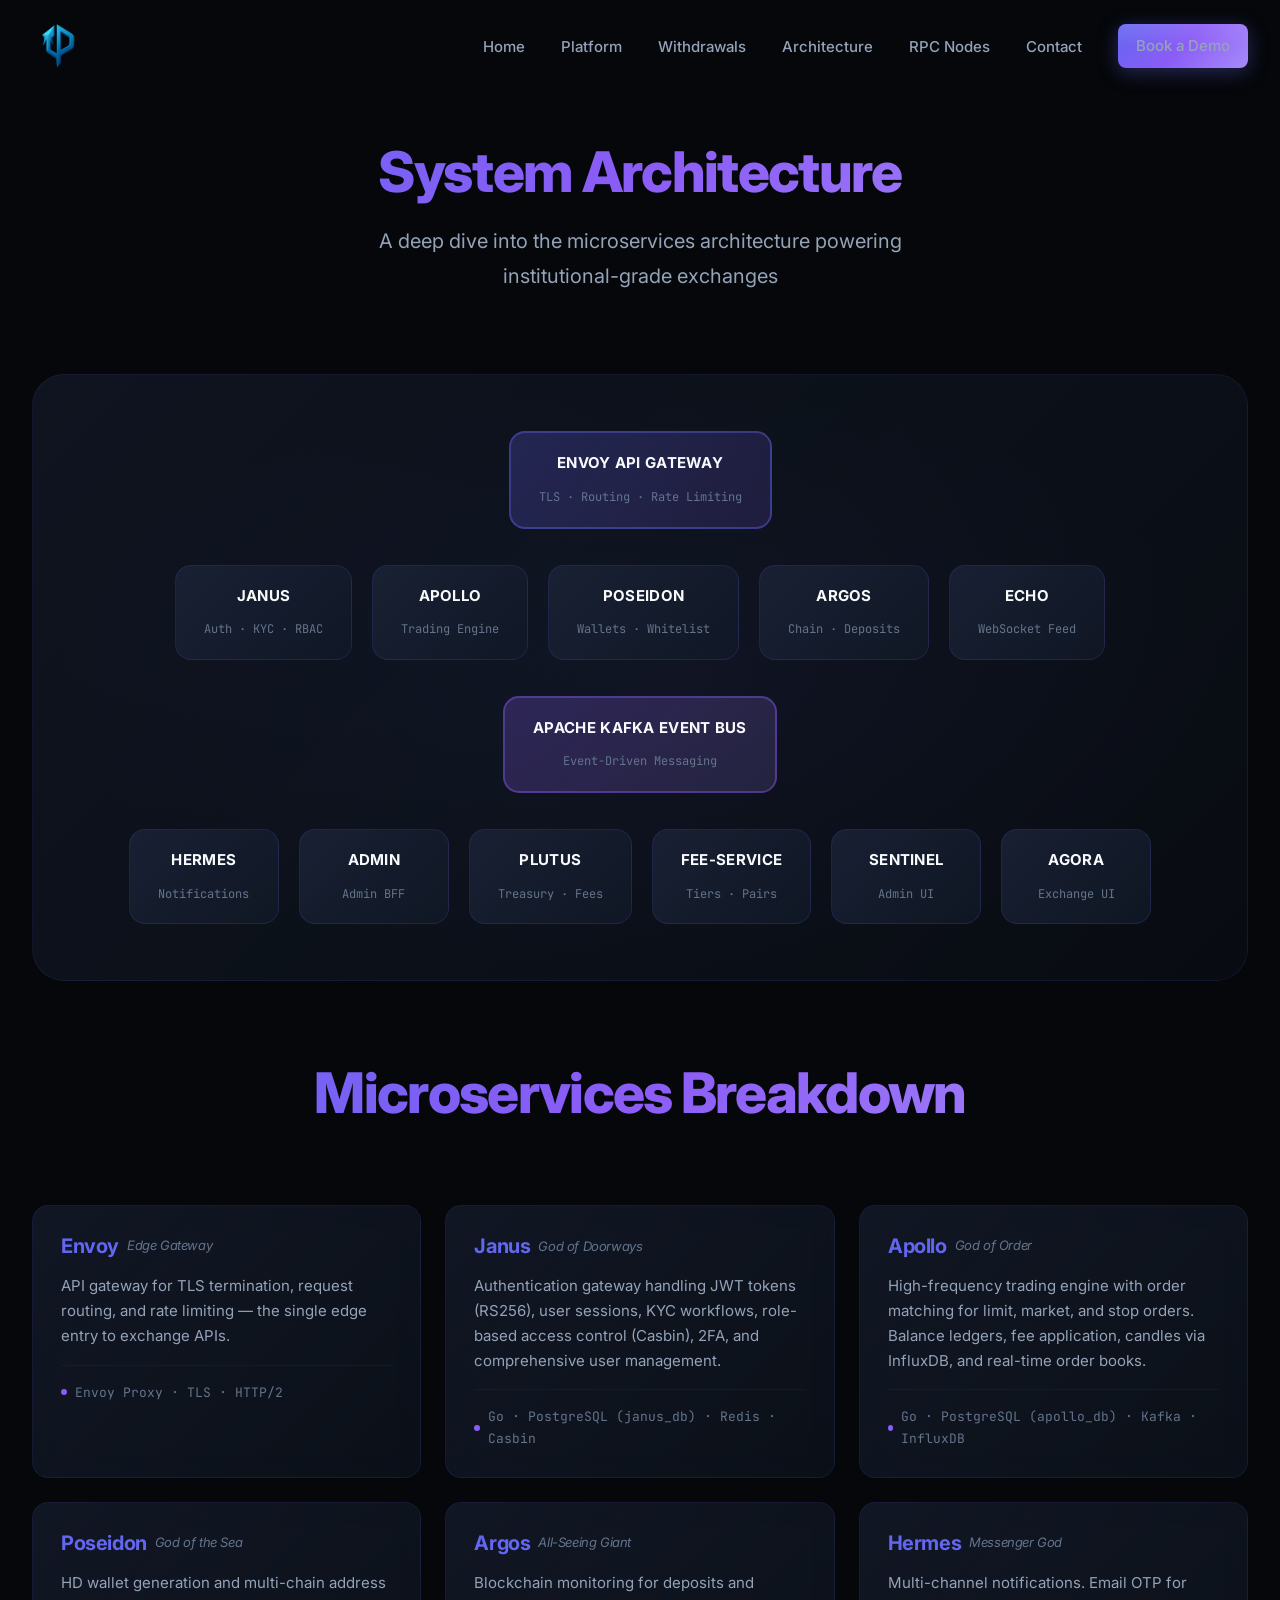
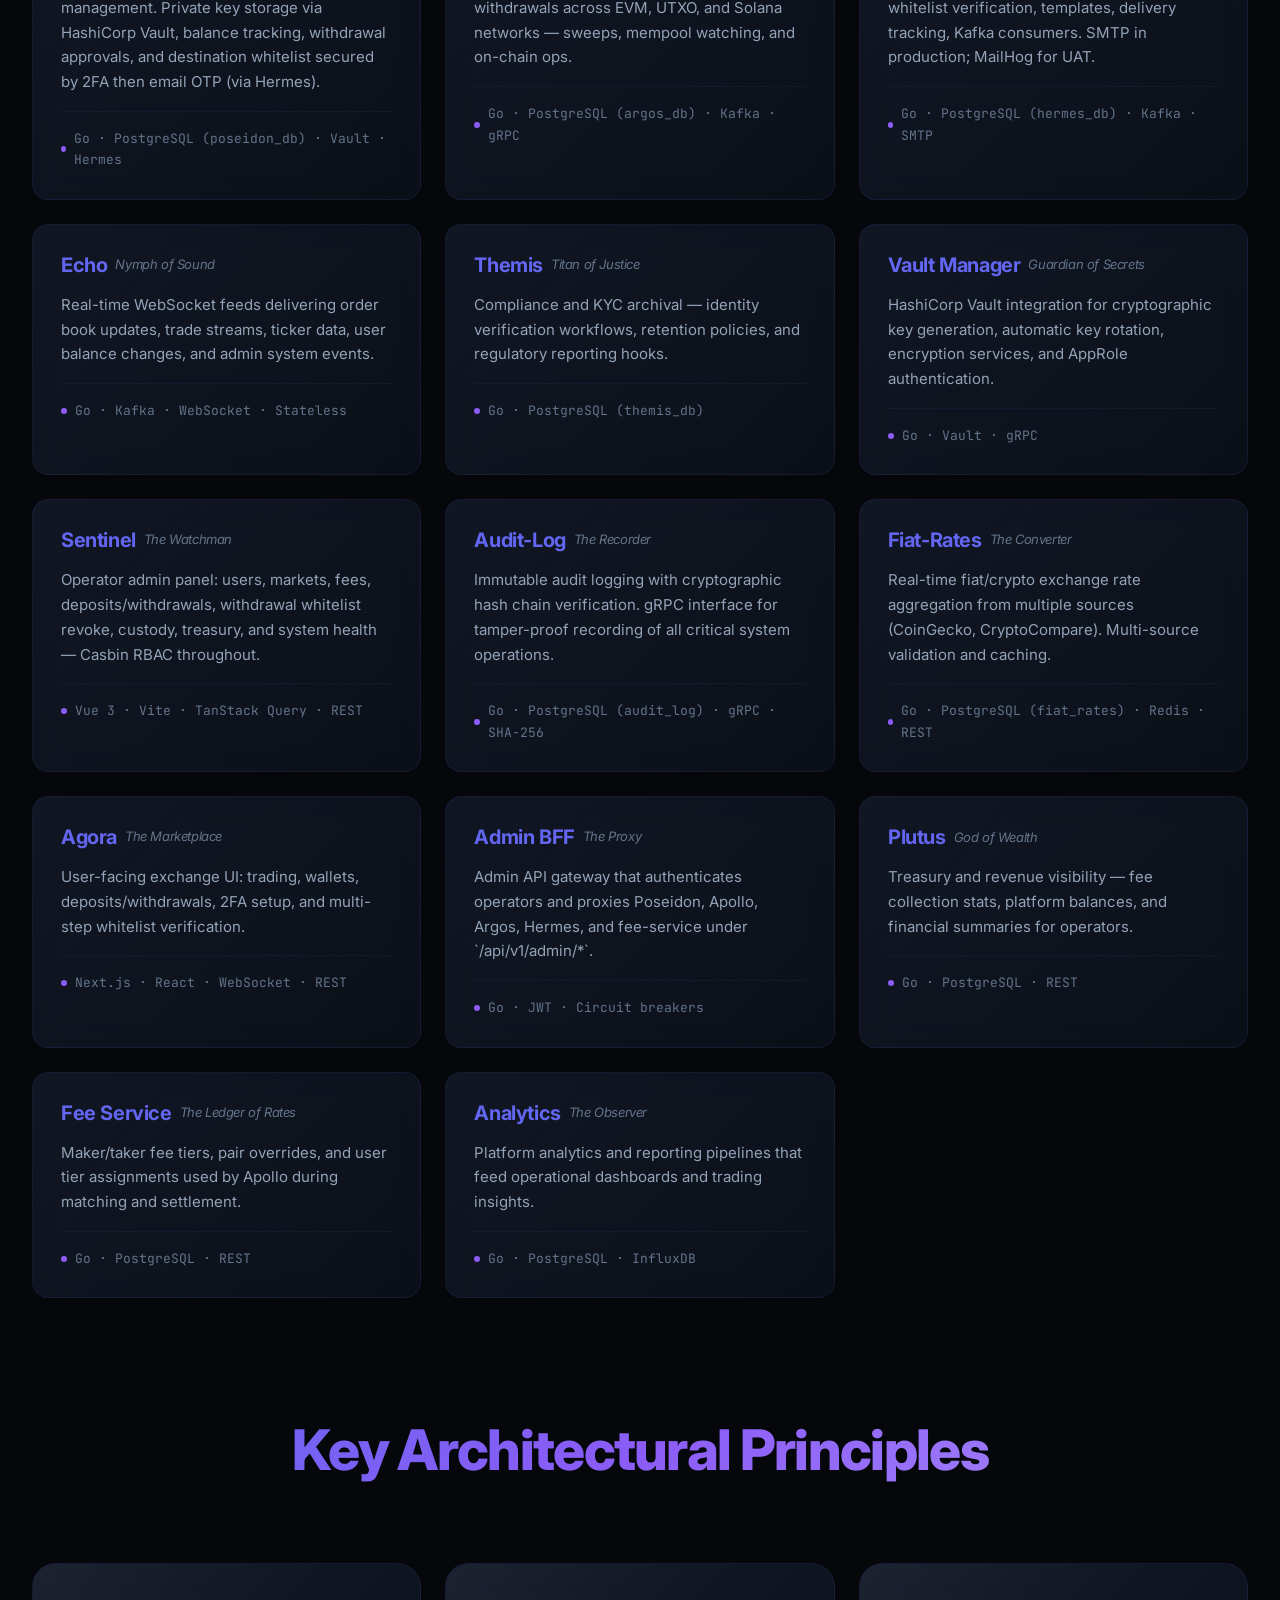
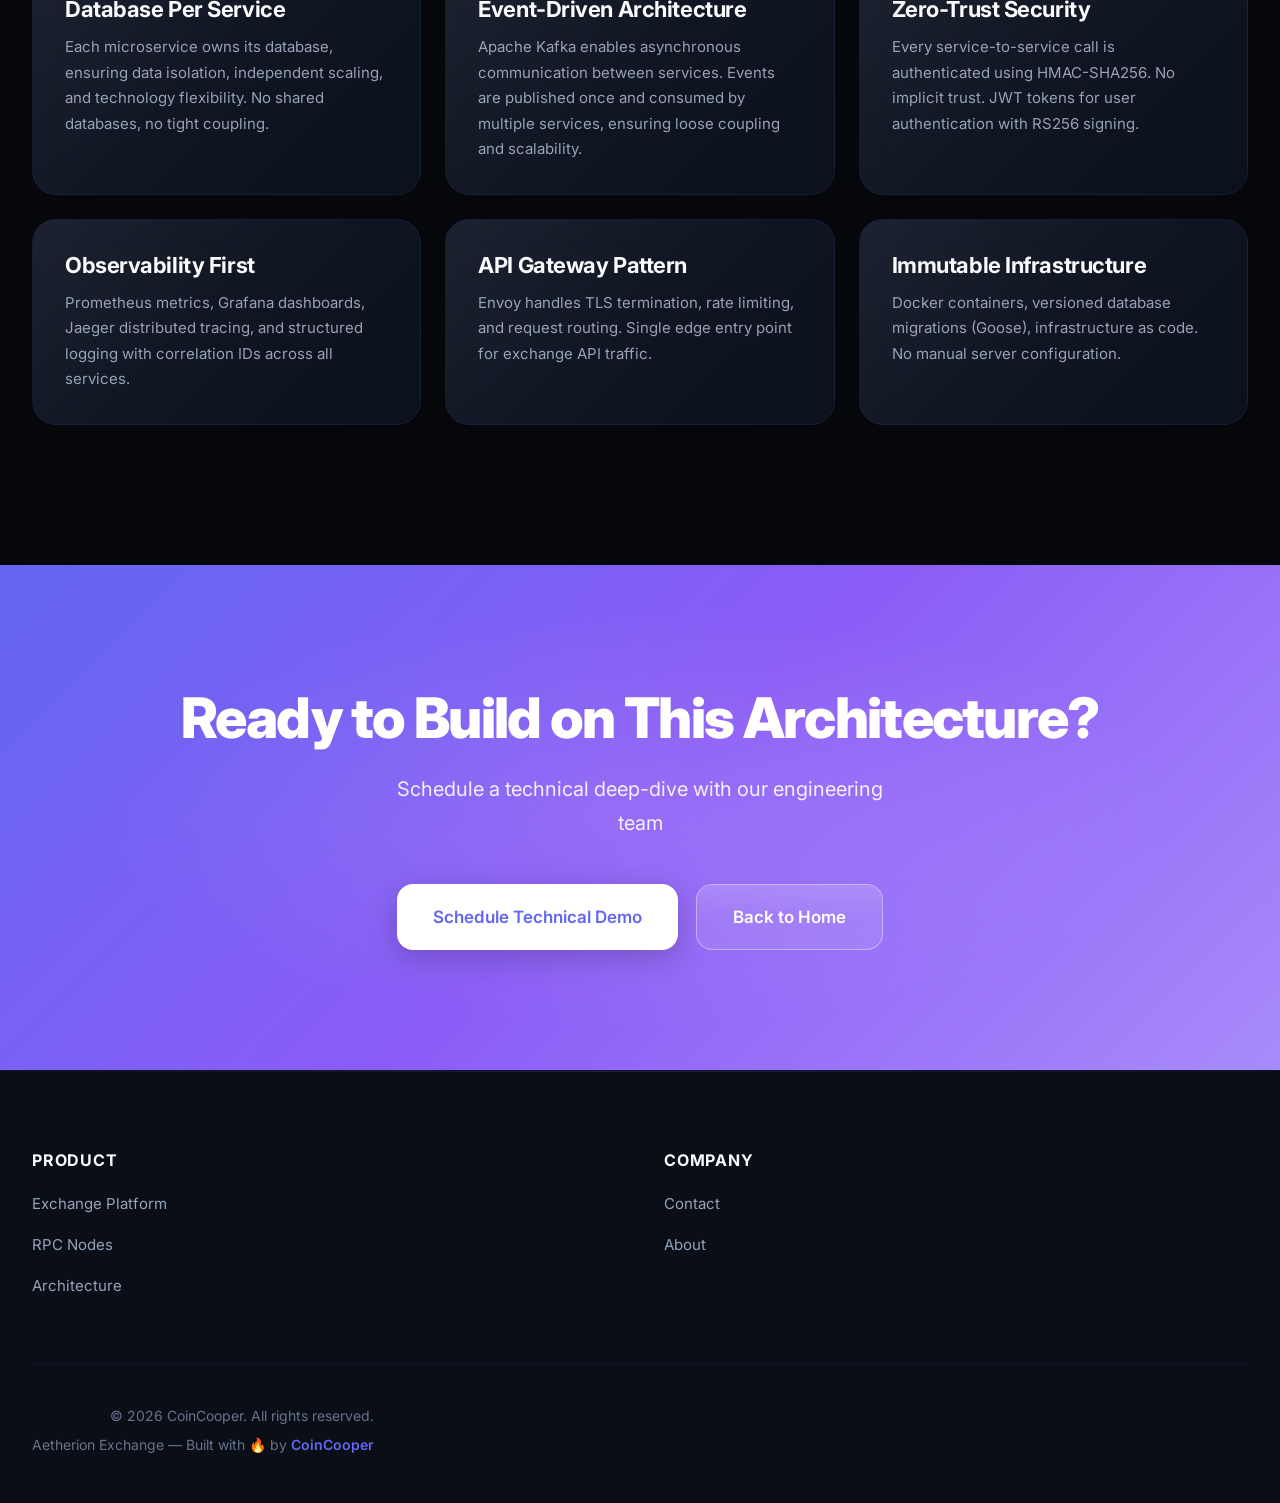
==== commit 9e73a74b: "Update architecture and index pages to reflect service changes, including renaming the API gateway t" ====
--- a/architecture.html
+++ b/architecture.html
@@ -53,15 +53,15 @@
             <div class="architecture-diagram fade-up">
                 <div class="arch-layer">
                     <div class="arch-node gateway">
-                        <strong>TRAEFIK API GATEWAY</strong>
-                        <span>TLS 1.3 · Rate Limiting · Load Balancing</span>
+                        <strong>ENVOY API GATEWAY</strong>
+                        <span>TLS · Routing · Rate Limiting</span>
                     </div>
                 </div>
                 
                 <div class="arch-layer">
                     <div class="arch-node service">
                         <strong>JANUS</strong>
-                        <span>Auth · KYC</span>
+                        <span>Auth · KYC · RBAC</span>
                     </div>
                     <div class="arch-node service">
                         <strong>APOLLO</strong>
@@ -69,7 +69,7 @@
                     </div>
                     <div class="arch-node service">
                         <strong>POSEIDON</strong>
-                        <span>Wallets · Keys</span>
+                        <span>Wallets · Whitelist</span>
                     </div>
                     <div class="arch-node service">
                         <strong>ARGOS</strong>
@@ -94,12 +94,16 @@
                         <span>Notifications</span>
                     </div>
                     <div class="arch-node service">
-                        <strong>THEMIS</strong>
-                        <span>Archive</span>
-                    </div>
-                    <div class="arch-node service">
-                        <strong>AUDIT-LOG</strong>
-                        <span>Immutable Logs</span>
+                        <strong>ADMIN</strong>
+                        <span>Admin BFF</span>
+                    </div>
+                    <div class="arch-node service">
+                        <strong>PLUTUS</strong>
+                        <span>Treasury · Fees</span>
+                    </div>
+                    <div class="arch-node service">
+                        <strong>FEE-SERVICE</strong>
+                        <span>Tiers · Pairs</span>
                     </div>
                     <div class="arch-node service">
                         <strong>SENTINEL</strong>
@@ -117,6 +121,12 @@
             </div>
             
             <div class="services-grid">
+                <div class="service-card fade-up">
+                    <h4>Envoy <span class="service-subtitle">Edge Gateway</span></h4>
+                    <p>API gateway for TLS termination, request routing, and rate limiting — the single edge entry to exchange APIs.</p>
+                    <div class="service-tech">Envoy Proxy · TLS · HTTP/2</div>
+                </div>
+
                 <div class="service-card fade-up">
                     <h4>Janus <span class="service-subtitle">God of Doorways</span></h4>
                     <p>Authentication gateway handling JWT tokens (RS256), user sessions, KYC workflows, role-based access control (Casbin), 2FA, and comprehensive user management.</p>
@@ -125,8 +135,8 @@
                 
                 <div class="service-card fade-up">
                     <h4>Apollo <span class="service-subtitle">God of Order</span></h4>
-                    <p>High-frequency trading engine with sub-10ms order matching for limit, market, and stop orders. Manages balance ledgers, fee calculations, and real-time order books.</p>
-                    <div class="service-tech">Go · PostgreSQL (apollo_db) · Kafka · gRPC</div>
+                    <p>High-frequency trading engine with order matching for limit, market, and stop orders. Balance ledgers, fee application, candles via InfluxDB, and real-time order books.</p>
+                    <div class="service-tech">Go · PostgreSQL (apollo_db) · Kafka · InfluxDB</div>
                 </div>
                 
                 <div class="service-card fade-up">
@@ -155,8 +165,8 @@
                 
                 <div class="service-card fade-up">
                     <h4>Themis <span class="service-subtitle">Titan of Justice</span></h4>
-                    <p>Data retention and archival service implementing compliance policies, scheduled order archival, and regulatory reporting capabilities.</p>
-                    <div class="service-tech">Go · PostgreSQL (themis_db) · Cron</div>
+                    <p>Compliance and KYC archival — identity verification workflows, retention policies, and regulatory reporting hooks.</p>
+                    <div class="service-tech">Go · PostgreSQL (themis_db)</div>
                 </div>
                 
                 <div class="service-card fade-up">
@@ -208,9 +218,9 @@
                 </div>
 
                 <div class="service-card fade-up">
-                    <h4>Kronos <span class="service-subtitle">Time</span></h4>
-                    <p>Scheduling and time-based jobs that keep settlement, archival, and operational workflows on cadence.</p>
-                    <div class="service-tech">Go · Cron · Kafka</div>
+                    <h4>Analytics <span class="service-subtitle">The Observer</span></h4>
+                    <p>Platform analytics and reporting pipelines that feed operational dashboards and trading insights.</p>
+                    <div class="service-tech">Go · PostgreSQL · InfluxDB</div>
                 </div>
             </div>
             
@@ -241,7 +251,7 @@
                 
                 <div class="bento-card fade-up">
                     <h3>API Gateway Pattern</h3>
-                    <p>Traefik v3 handles TLS termination, rate limiting, load balancing, and request routing. Single entry point for all external traffic.</p>
+                    <p>Envoy handles TLS termination, rate limiting, and request routing. Single edge entry point for exchange API traffic.</p>
                 </div>
                 
                 <div class="bento-card fade-up">
--- a/css/hero.css
+++ b/css/hero.css
@@ -178,7 +178,11 @@
 /* Dashboard Visual */
 .hero-visual {
     position: relative;
-    perspective: 1500px;
+    perspective: none;
+}
+
+.hero-visual .device-shot--hero {
+    max-width: 100%;
 }
 
 /* Dashboard Mockup - Premium 3D */
--- a/css/sections.css
+++ b/css/sections.css
@@ -1100,201 +1100,156 @@
     }
 }
 
-/* ===== Withdrawal security flow ===== */
-.withdrawal-security .flow-steps {
-    display: flex;
-    align-items: stretch;
-    justify-content: space-between;
-    gap: 12px;
-    flex-wrap: wrap;
-}
-
-.flow-step {
-    flex: 1 1 180px;
-    background: linear-gradient(135deg, rgba(26, 34, 54, 0.7) 0%, rgba(17, 25, 39, 0.5) 100%);
-    border: 1px solid var(--border-default);
-    border-radius: var(--radius-lg);
-    padding: 28px 22px;
-    min-width: 160px;
-}
-
-.flow-step-num {
+/* ===== Withdrawal security ===== */
+.withdrawal-security .device-shot--lead {
+    margin-top: 8px;
+    margin-bottom: 36px;
+    max-width: 960px;
+    margin-left: auto;
+    margin-right: auto;
+}
+
+.withdrawal-security .device-shot--secondary {
+    max-width: 860px;
+    margin: 36px auto 0;
+}
+
+.wl-steps {
+    display: grid;
+    grid-template-columns: repeat(4, minmax(0, 1fr));
+    gap: 16px;
+    width: 100%;
+}
+
+.wl-step {
+    background: rgba(17, 25, 39, 0.7);
+    border: 1px solid rgba(148, 163, 184, 0.12);
+    border-radius: 14px;
+    padding: 22px 18px;
+    min-width: 0;
+}
+
+.wl-step-num {
+    display: block;
     font-family: var(--font-mono);
-    font-size: 0.75rem;
+    font-size: 0.72rem;
     letter-spacing: 0.08em;
-    color: var(--accent-tertiary);
-    margin-bottom: 12px;
-}
-
-.flow-step h3 {
-    font-size: 1.05rem;
+    color: #22d3ee;
+    margin-bottom: 10px;
+}
+
+.wl-step h3 {
     margin: 0 0 8px;
-    color: var(--text-primary);
-}
-
-.flow-step p {
+    font-size: 1rem;
+    color: var(--text-primary);
+}
+
+.wl-step p {
     margin: 0;
+    font-size: 0.875rem;
+    line-height: 1.5;
+    color: var(--text-secondary);
+}
+
+@media (max-width: 900px) {
+    .wl-steps {
+        grid-template-columns: 1fr 1fr;
+    }
+}
+
+@media (max-width: 560px) {
+    .wl-steps {
+        grid-template-columns: 1fr;
+    }
+}
+
+/* ===== Product screenshots (natural frames) ===== */
+.device-shot {
+    margin: 0;
+    position: relative;
+    border-radius: 16px;
+    overflow: hidden;
+    background: #05070a;
+    border: 1px solid rgba(148, 163, 184, 0.12);
+    box-shadow:
+        0 24px 48px rgba(0, 0, 0, 0.45),
+        0 0 0 1px rgba(255, 255, 255, 0.03) inset;
+}
+
+.device-shot img {
+    display: block;
+    width: 100%;
+    height: auto;
+    vertical-align: middle;
+}
+
+.device-shot figcaption {
+    display: flex;
+    flex-direction: column;
+    gap: 2px;
+    padding: 14px 16px 16px;
+    background: rgba(10, 14, 23, 0.92);
+    border-top: 1px solid rgba(148, 163, 184, 0.1);
+}
+
+.device-shot figcaption strong {
+    color: var(--text-primary);
     font-size: 0.9rem;
-    color: var(--text-secondary);
-    line-height: 1.5;
-}
-
-.flow-step-arrow {
-    display: flex;
-    align-items: center;
-    color: var(--accent-primary);
-    font-size: 1.25rem;
-    opacity: 0.7;
-    flex: 0 0 auto;
-    padding-top: 8px;
-}
-
-@media (max-width: 900px) {
-    .flow-step-arrow {
-        display: none;
-    }
-}
-
-/* ===== Product screenshots ===== */
-.shot-frame {
-    margin: 0;
-    background: linear-gradient(180deg, rgba(26, 34, 54, 0.95) 0%, rgba(10, 14, 23, 0.98) 100%);
-    border: 1px solid rgba(99, 102, 241, 0.18);
-    border-radius: var(--radius-xl);
+    font-weight: 600;
+}
+
+.device-shot figcaption span {
+    color: var(--text-muted);
+    font-size: 0.8rem;
+}
+
+/* Product gallery */
+.product-shots .device-shot--lead {
+    max-width: 960px;
+    margin: 0 auto 28px;
+}
+
+.product-pair {
+    display: grid;
+    grid-template-columns: 1fr 1fr;
+    gap: 22px;
+    max-width: 960px;
+    margin: 0 auto 28px;
+}
+
+.product-pair .device-media {
+    aspect-ratio: 16 / 10;
     overflow: hidden;
-    box-shadow:
-        0 28px 60px rgba(0, 0, 0, 0.45),
-        0 0 0 1px rgba(255, 255, 255, 0.03) inset;
-    transition: transform 0.45s cubic-bezier(0.16, 1, 0.3, 1), box-shadow 0.45s ease;
-}
-
-.shot-frame:hover {
-    transform: translateY(-6px);
-    box-shadow:
-        0 36px 80px rgba(0, 0, 0, 0.55),
-        0 0 50px rgba(99, 102, 241, 0.12);
-}
-
-.shot-frame--hero {
-    transform: perspective(1500px) rotateY(-5deg) rotateX(3deg);
-    border-radius: var(--radius-2xl);
-}
-
-.shot-frame--hero:hover {
-    transform: perspective(1500px) rotateY(0deg) rotateX(0deg);
-}
-
-.shot-chrome {
-    display: flex;
-    align-items: center;
-    gap: 14px;
-    padding: 12px 16px;
-    background: rgba(5, 7, 10, 0.85);
-    border-bottom: 1px solid rgba(99, 102, 241, 0.12);
-}
-
-.shot-url {
-    flex: 1;
-    font-family: var(--font-mono);
-    font-size: 0.7rem;
-    color: var(--text-muted);
-    background: rgba(255, 255, 255, 0.04);
-    border-radius: 999px;
-    padding: 6px 14px;
-    white-space: nowrap;
-    overflow: hidden;
-    text-overflow: ellipsis;
-}
-
-.shot-viewport {
-    position: relative;
     background: #05070a;
-    overflow: hidden;
-    aspect-ratio: 16 / 10;
-}
-
-.shot-viewport img {
-    display: block;
+}
+
+.product-pair .device-media img {
     width: 100%;
     height: 100%;
     object-fit: cover;
     object-position: top center;
 }
 
-.shot-viewport--crop-top img {
-    object-position: center 12%;
-}
-
-.shot-viewport--crop-side img {
-    object-position: right top;
-}
-
-.shot-frame figcaption {
-    display: flex;
-    flex-direction: column;
-    gap: 4px;
-    padding: 16px 20px 18px;
-    border-top: 1px solid rgba(99, 102, 241, 0.1);
-}
-
-.shot-frame figcaption strong {
-    color: var(--text-primary);
-    font-size: 0.95rem;
-}
-
-.shot-frame figcaption span {
-    color: var(--text-secondary);
-    font-size: 0.825rem;
-    line-height: 1.4;
-}
-
-.shot-duo {
-    display: grid;
-    grid-template-columns: 1fr 1fr;
-    gap: 24px;
-    margin-top: 48px;
-}
-
-.shot-showcase {
-    margin-bottom: 28px;
-}
-
-.shot-frame--wide .shot-viewport {
-    aspect-ratio: 21 / 10;
-}
-
-.shot-mosaic {
-    display: grid;
-    grid-template-columns: 1fr 1fr;
-    gap: 24px;
-}
-
-@media (max-width: 900px) {
-    .shot-duo,
-    .shot-mosaic {
+@media (max-width: 800px) {
+    .product-pair {
         grid-template-columns: 1fr;
     }
-
-    .shot-frame--hero {
-        transform: none;
-    }
-
-    .shot-frame--wide .shot-viewport,
-    .shot-viewport {
-        aspect-ratio: 16 / 11;
-    }
-}
-
-.shot-viewport--contain {
-    aspect-ratio: 16 / 9;
-    display: flex;
-    align-items: center;
-    justify-content: center;
-}
-
-.shot-viewport--contain img {
-    width: 100%;
-    height: auto;
-    max-height: 100%;
-    object-fit: contain;
-}
+}
+
+/* Hero product shot — soft float, no fake browser chrome */
+.device-shot--hero {
+    border-radius: 18px;
+    box-shadow:
+        0 40px 80px rgba(0, 0, 0, 0.55),
+        0 0 60px rgba(34, 211, 238, 0.06);
+    transform: none;
+}
+
+.device-shot--hero::after {
+    content: '';
+    position: absolute;
+    inset: 0;
+    pointer-events: none;
+    border-radius: inherit;
+    box-shadow: inset 0 1px 0 rgba(255, 255, 255, 0.06);
+}
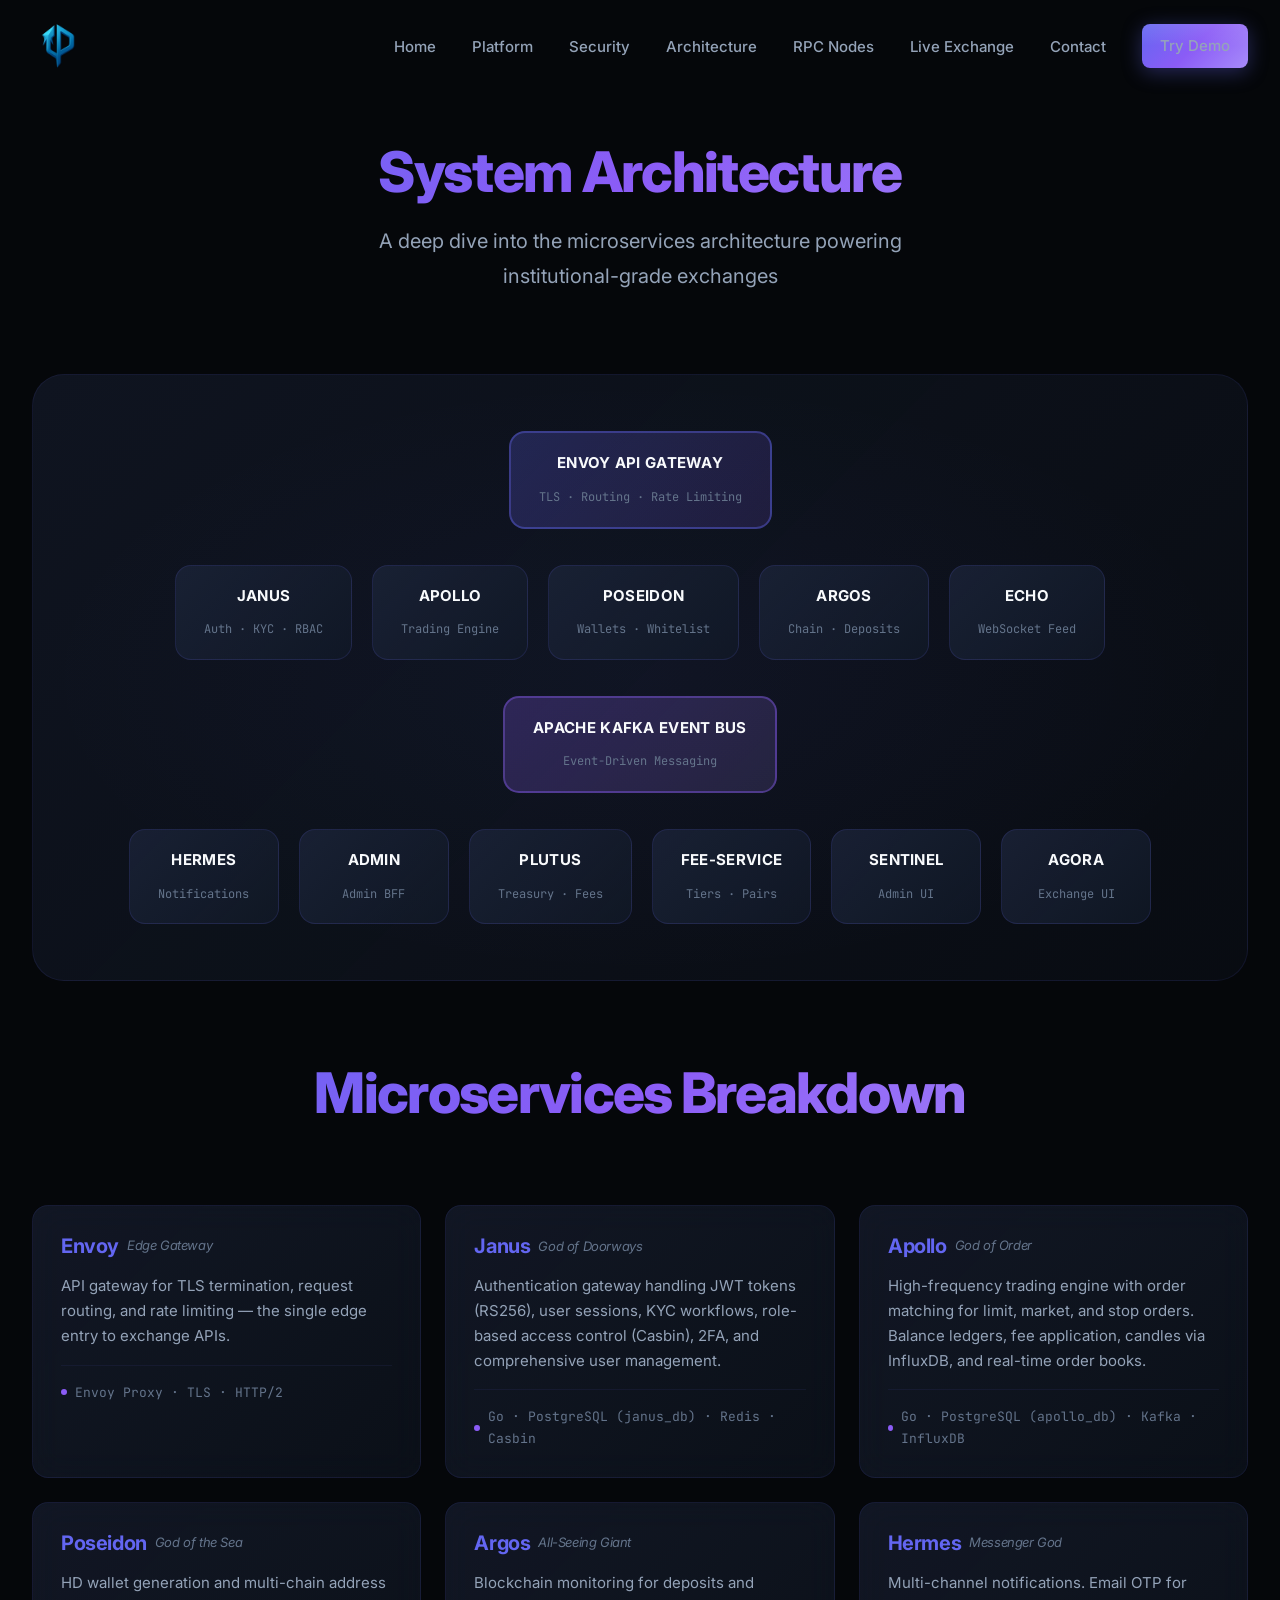
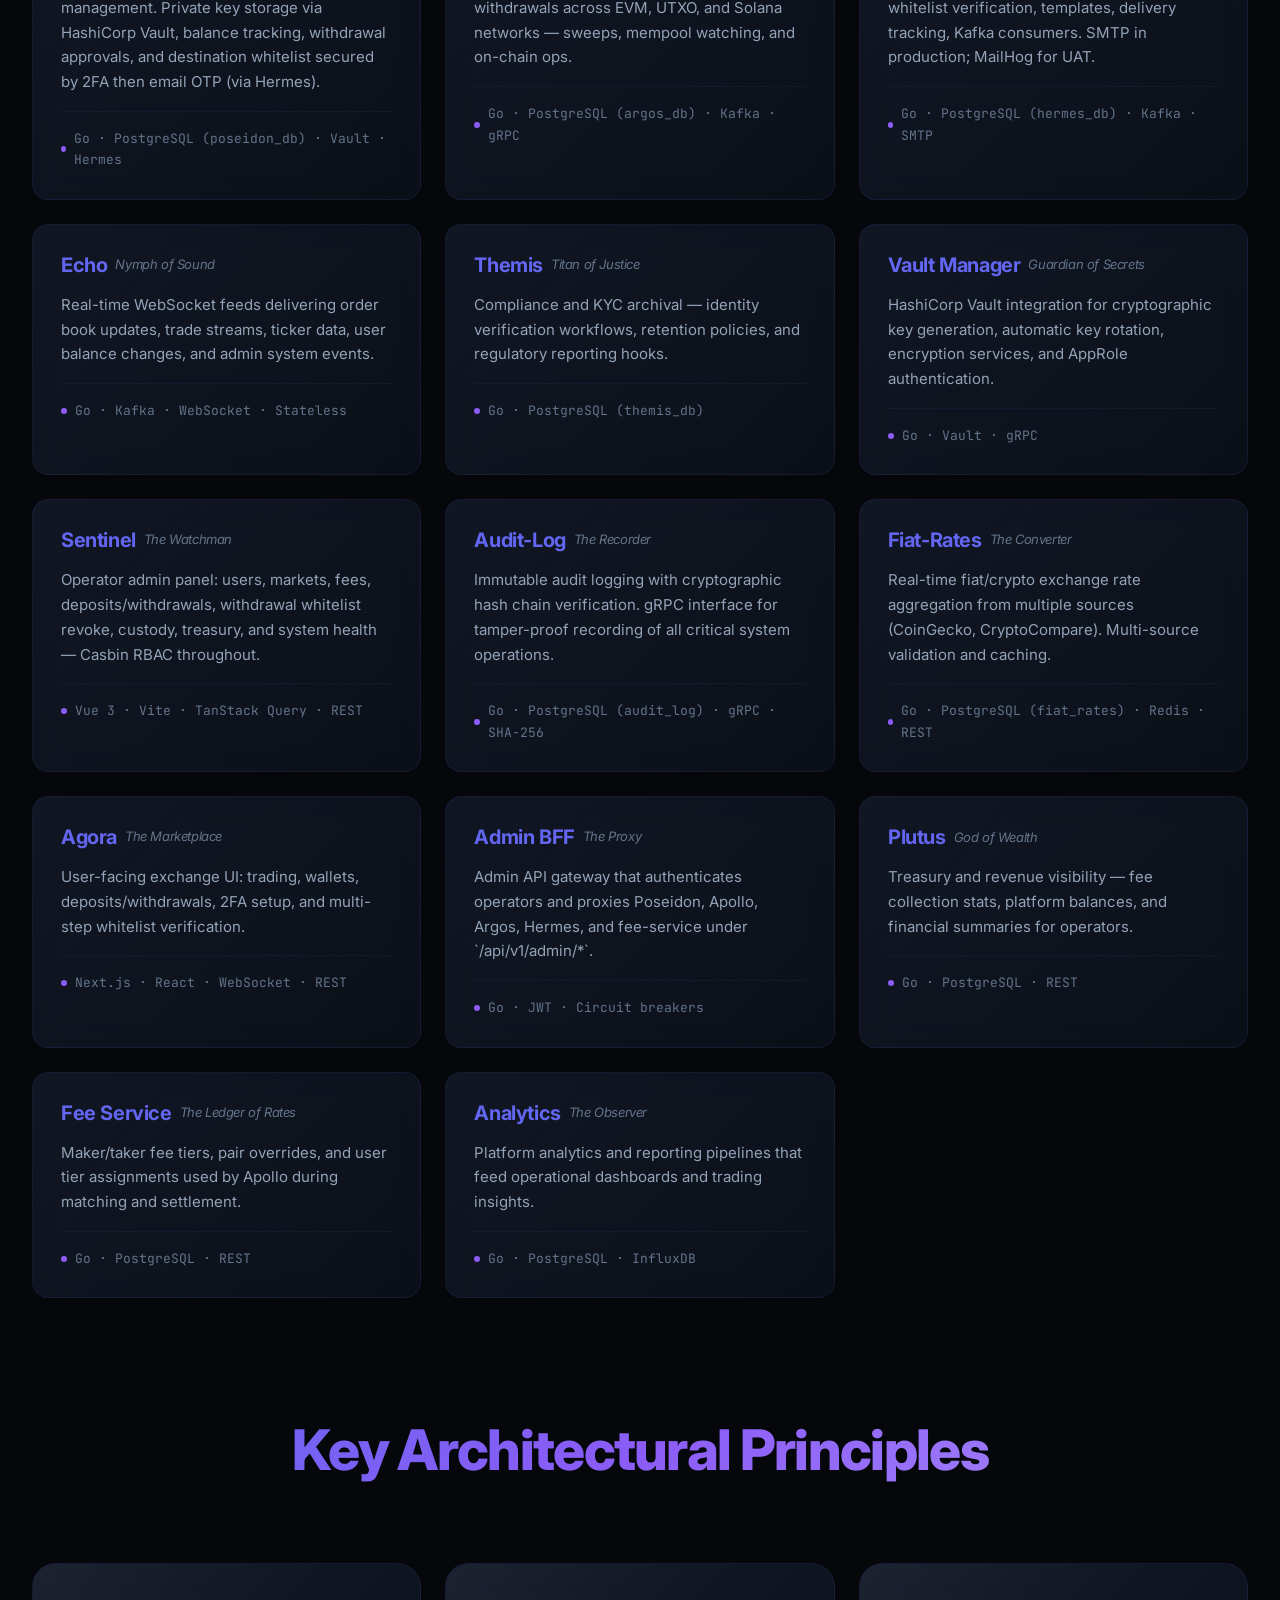
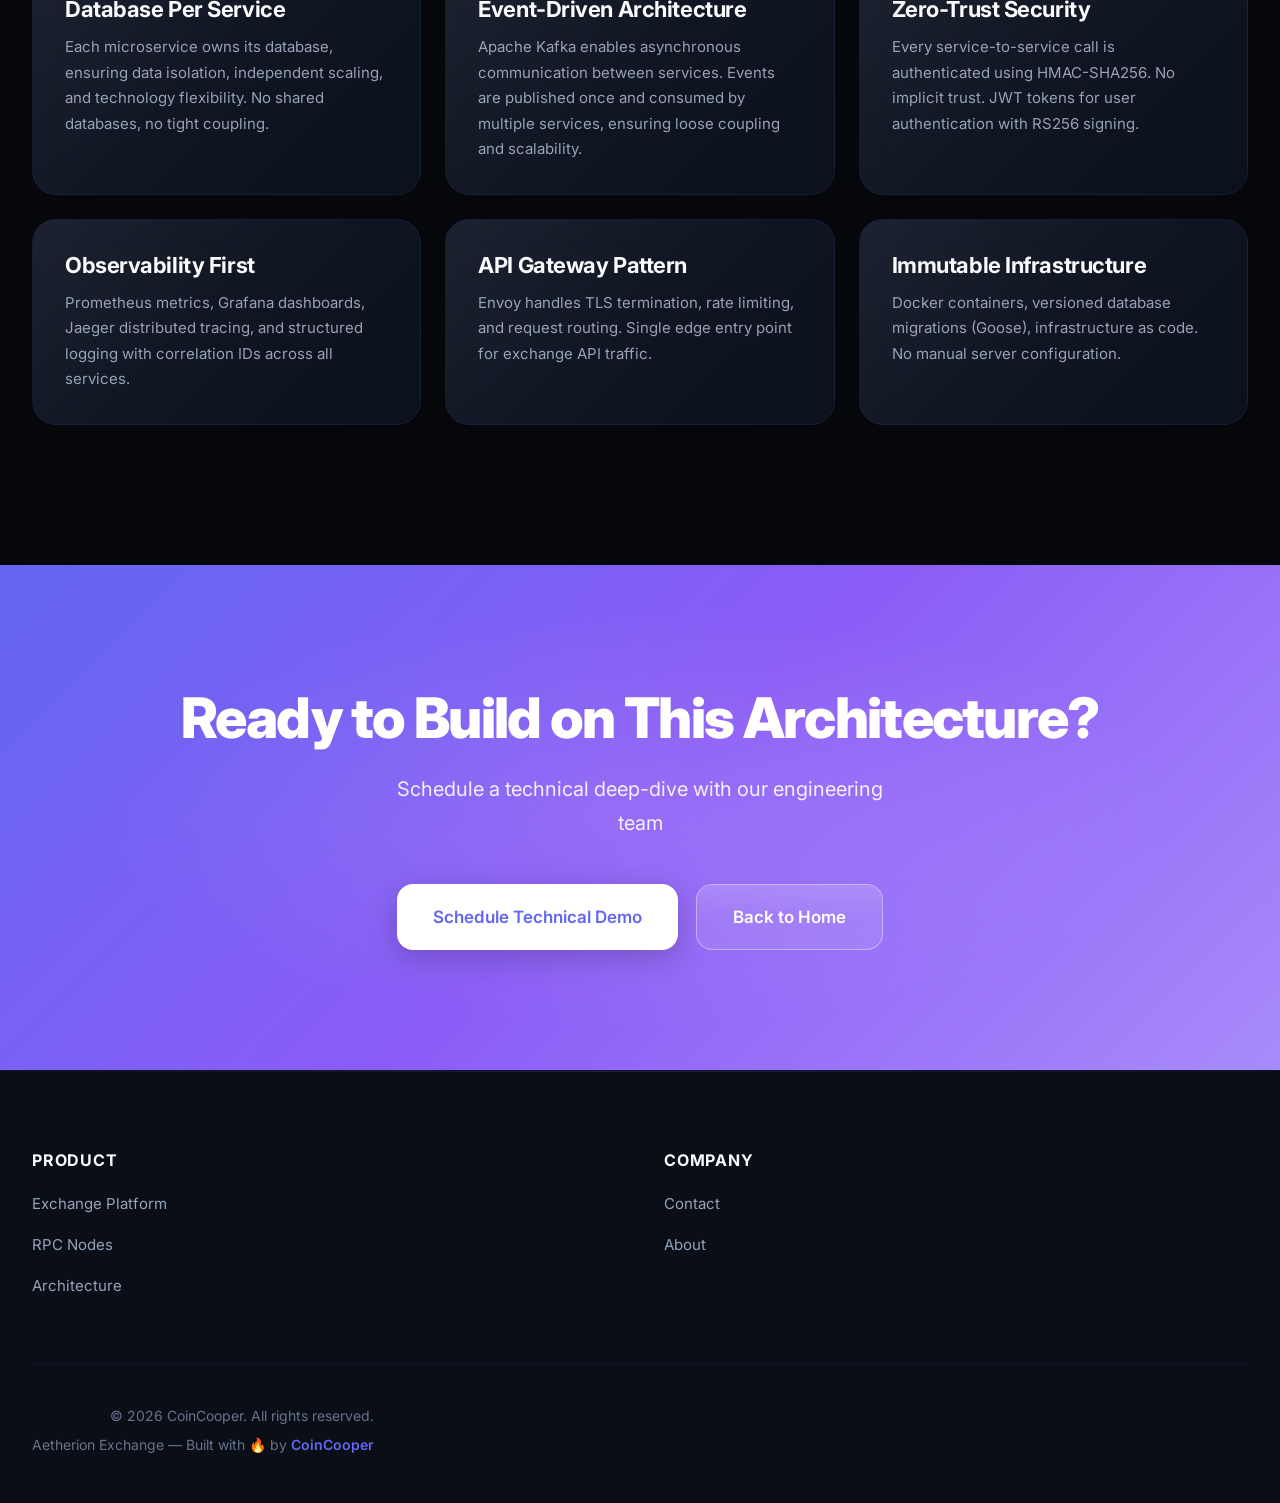
==== commit 0765d5bc: "Update navigation links across multiple pages to include a direct link to the live exchange and modi" ====
--- a/architecture.html
+++ b/architecture.html
@@ -34,11 +34,12 @@
             <ul class="nav-menu" id="navMenu">
                 <li><a href="index.html">Home</a></li>
                 <li><a href="index.html#platform">Platform</a></li>
-                <li><a href="index.html#withdrawal-security">Withdrawals</a></li>
+                <li><a href="index.html#withdrawal-security">Security</a></li>
                 <li><a href="architecture.html">Architecture</a></li>
                 <li><a href="rpc-nodes.html">RPC Nodes</a></li>
+                <li><a href="https://cex.coincooper.com" target="_blank" rel="noopener">Live Exchange</a></li>
                 <li><a href="contact.html">Contact</a></li>
-                <li><a href="contact.html" class="btn btn-primary btn-sm">Book a Demo</a></li>
+                <li><a href="https://cex.coincooper.com" class="btn btn-primary btn-sm" target="_blank" rel="noopener">Try Demo</a></li>
             </ul>
         </div>
     </nav>
--- a/css/hero.css
+++ b/css/hero.css
@@ -181,7 +181,7 @@
     perspective: none;
 }
 
-.hero-visual .device-shot--hero {
+.hero-visual .shot-card--hero {
     max-width: 100%;
 }
 
--- a/css/sections.css
+++ b/css/sections.css
@@ -1101,29 +1101,18 @@
 }
 
 /* ===== Withdrawal security ===== */
-.withdrawal-security .device-shot--lead {
-    margin-top: 8px;
-    margin-bottom: 36px;
-    max-width: 960px;
-    margin-left: auto;
-    margin-right: auto;
-}
-
-.withdrawal-security .device-shot--secondary {
-    max-width: 860px;
-    margin: 36px auto 0;
-}
-
-.wl-steps {
+.withdrawal-security .wl-steps {
     display: grid;
     grid-template-columns: repeat(4, minmax(0, 1fr));
     gap: 16px;
     width: 100%;
+    max-width: 920px;
+    margin: 28px auto;
 }
 
 .wl-step {
-    background: rgba(17, 25, 39, 0.7);
-    border: 1px solid rgba(148, 163, 184, 0.12);
+    background: rgba(17, 25, 39, 0.85);
+    border: 1px solid rgba(148, 163, 184, 0.16);
     border-radius: 14px;
     padding: 22px 18px;
     min-width: 0;
@@ -1152,104 +1141,55 @@
 }
 
 @media (max-width: 900px) {
-    .wl-steps {
+    .withdrawal-security .wl-steps {
         grid-template-columns: 1fr 1fr;
     }
 }
 
 @media (max-width: 560px) {
-    .wl-steps {
+    .withdrawal-security .wl-steps {
         grid-template-columns: 1fr;
     }
 }
 
-/* ===== Product screenshots (natural frames) ===== */
-.device-shot {
+/* ===== Hero screenshot ===== */
+.shot-card {
+    display: block;
+    width: 100%;
+    max-width: 920px;
     margin: 0;
-    position: relative;
     border-radius: 16px;
     overflow: hidden;
-    background: #05070a;
-    border: 1px solid rgba(148, 163, 184, 0.12);
-    box-shadow:
-        0 24px 48px rgba(0, 0, 0, 0.45),
-        0 0 0 1px rgba(255, 255, 255, 0.03) inset;
-}
-
-.device-shot img {
-    display: block;
-    width: 100%;
-    height: auto;
-    vertical-align: middle;
-}
-
-.device-shot figcaption {
-    display: flex;
-    flex-direction: column;
-    gap: 2px;
-    padding: 14px 16px 16px;
-    background: rgba(10, 14, 23, 0.92);
-    border-top: 1px solid rgba(148, 163, 184, 0.1);
-}
-
-.device-shot figcaption strong {
-    color: var(--text-primary);
-    font-size: 0.9rem;
-    font-weight: 600;
-}
-
-.device-shot figcaption span {
-    color: var(--text-muted);
-    font-size: 0.8rem;
-}
-
-/* Product gallery */
-.product-shots .device-shot--lead {
-    max-width: 960px;
-    margin: 0 auto 28px;
-}
-
-.product-pair {
-    display: grid;
-    grid-template-columns: 1fr 1fr;
-    gap: 22px;
-    max-width: 960px;
-    margin: 0 auto 28px;
-}
-
-.product-pair .device-media {
-    aspect-ratio: 16 / 10;
-    overflow: hidden;
-    background: #05070a;
-}
-
-.product-pair .device-media img {
-    width: 100%;
-    height: 100%;
-    object-fit: cover;
-    object-position: top center;
-}
-
-@media (max-width: 800px) {
-    .product-pair {
-        grid-template-columns: 1fr;
-    }
-}
-
-/* Hero product shot — soft float, no fake browser chrome */
-.device-shot--hero {
+    background: #0b1220;
+    border: 1px solid rgba(148, 163, 184, 0.22);
+    box-shadow: 0 20px 50px rgba(0, 0, 0, 0.45);
+}
+
+.shot-card--hero {
+    max-width: 100%;
     border-radius: 18px;
     box-shadow:
         0 40px 80px rgba(0, 0, 0, 0.55),
         0 0 60px rgba(34, 211, 238, 0.06);
-    transform: none;
-}
-
-.device-shot--hero::after {
-    content: '';
-    position: absolute;
-    inset: 0;
-    pointer-events: none;
-    border-radius: inherit;
-    box-shadow: inset 0 1px 0 rgba(255, 255, 255, 0.06);
-}
+}
+
+.shot-card img {
+    display: block;
+    width: 100%;
+    height: auto;
+}
+
+.live-demo-cta {
+    margin-top: 40px;
+    text-align: center;
+    padding: 28px 24px;
+    border-radius: 16px;
+    background: linear-gradient(135deg, rgba(34, 211, 238, 0.08), rgba(56, 189, 248, 0.04));
+    border: 1px solid rgba(148, 163, 184, 0.2);
+}
+
+.live-demo-cta p {
+    margin: 0 0 16px;
+    color: var(--text-secondary);
+    font-size: 1.05rem;
+}
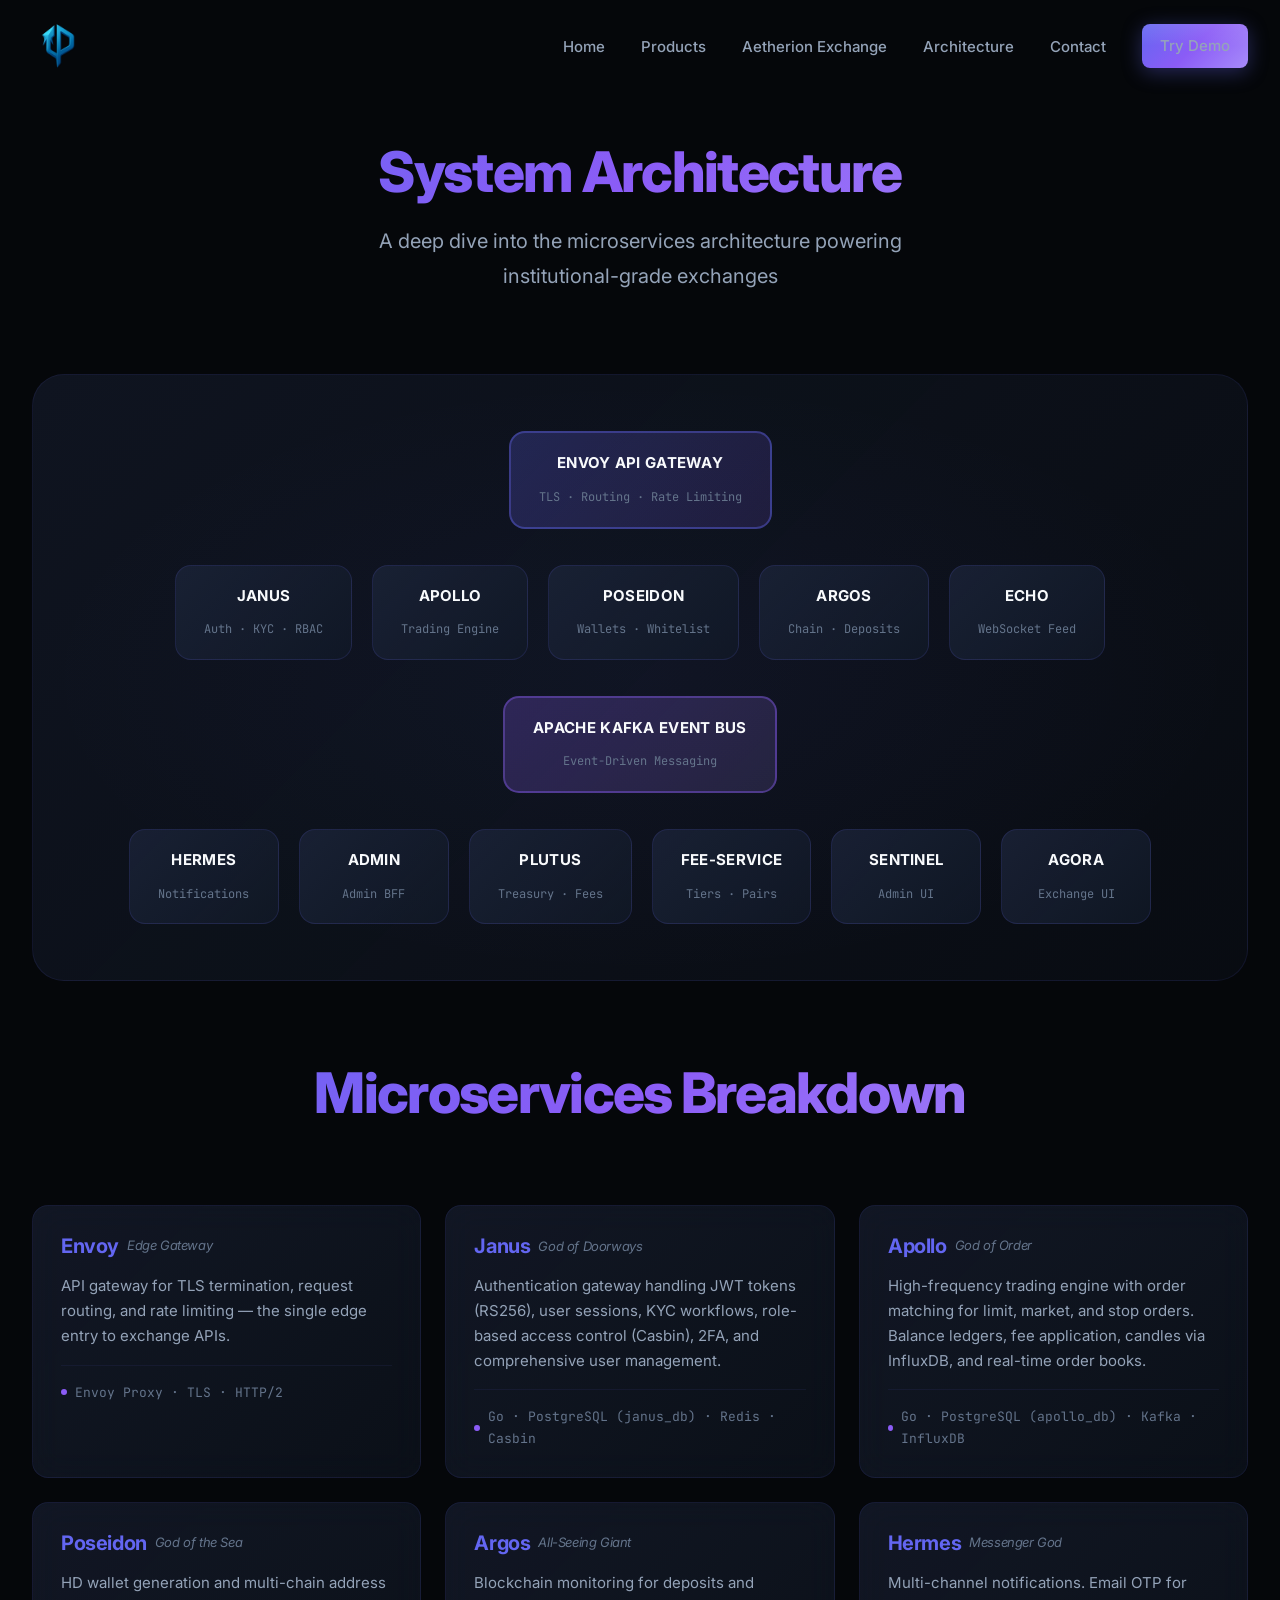
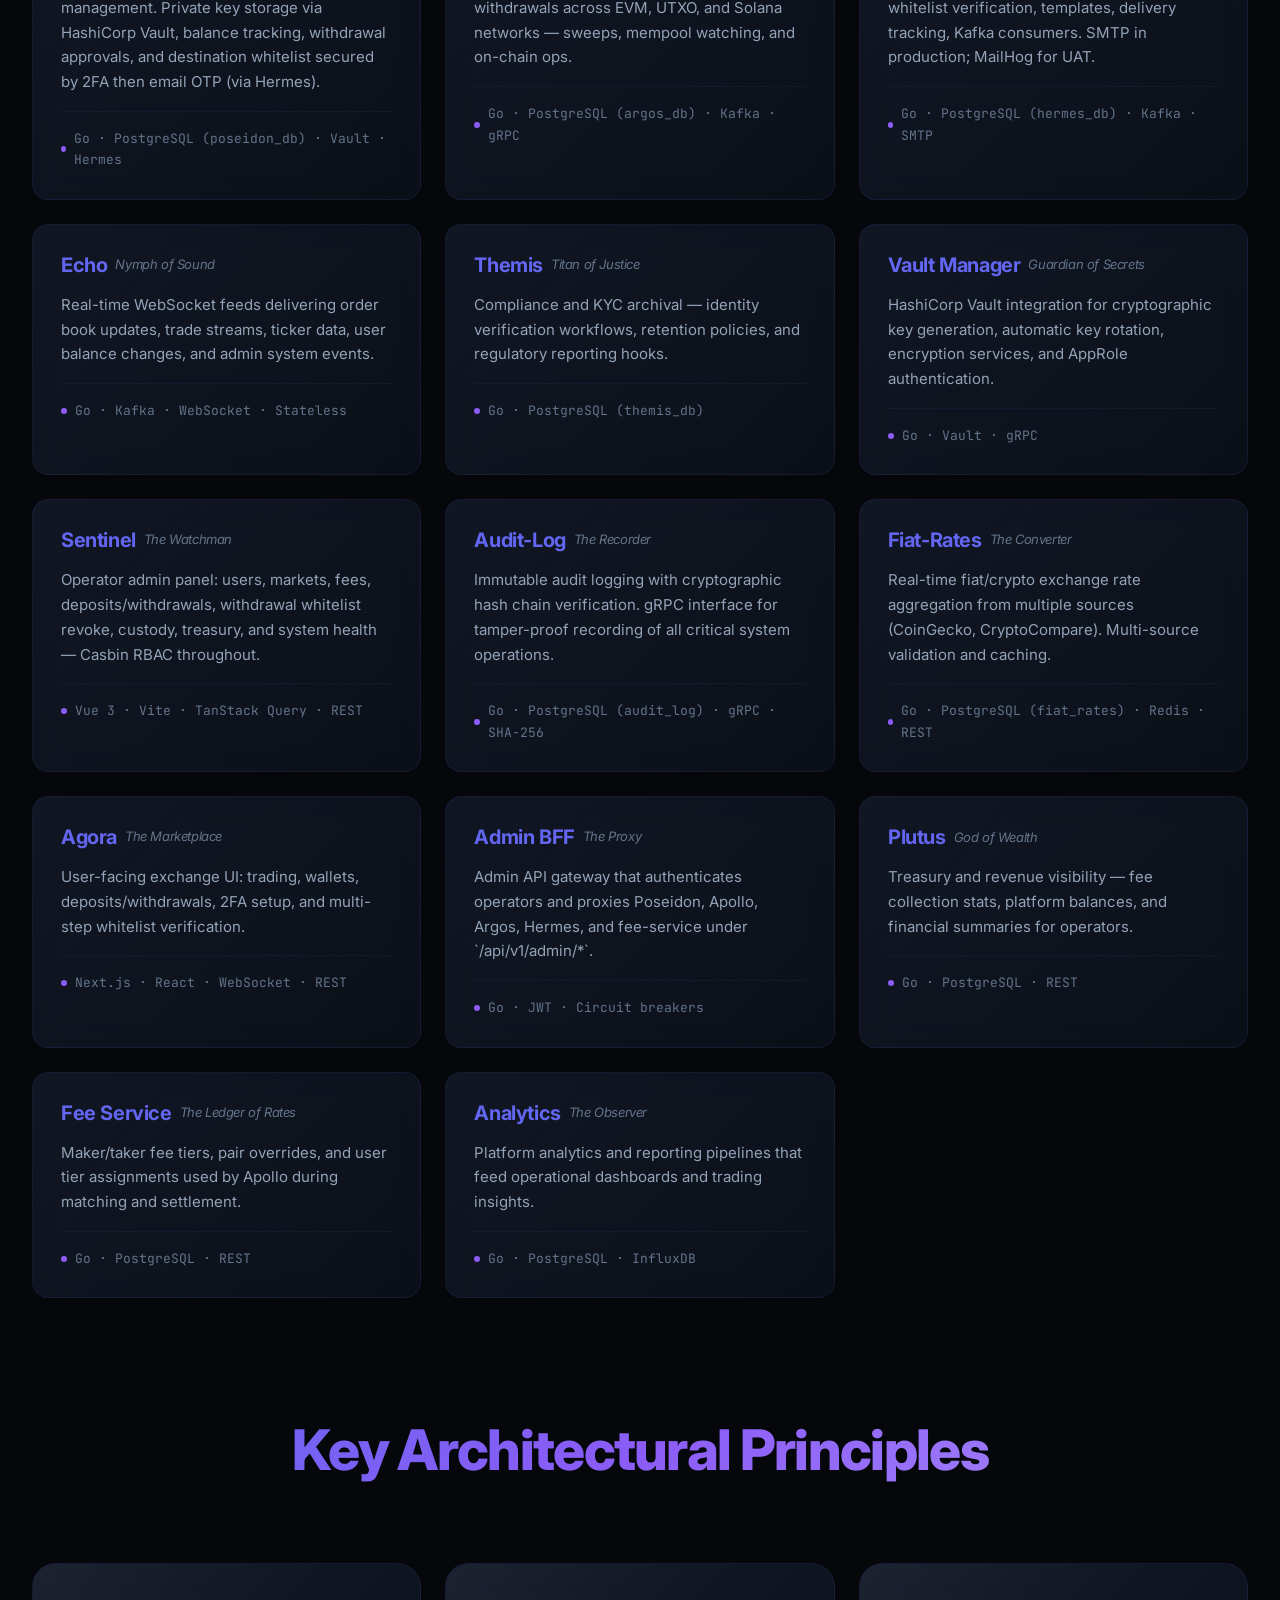
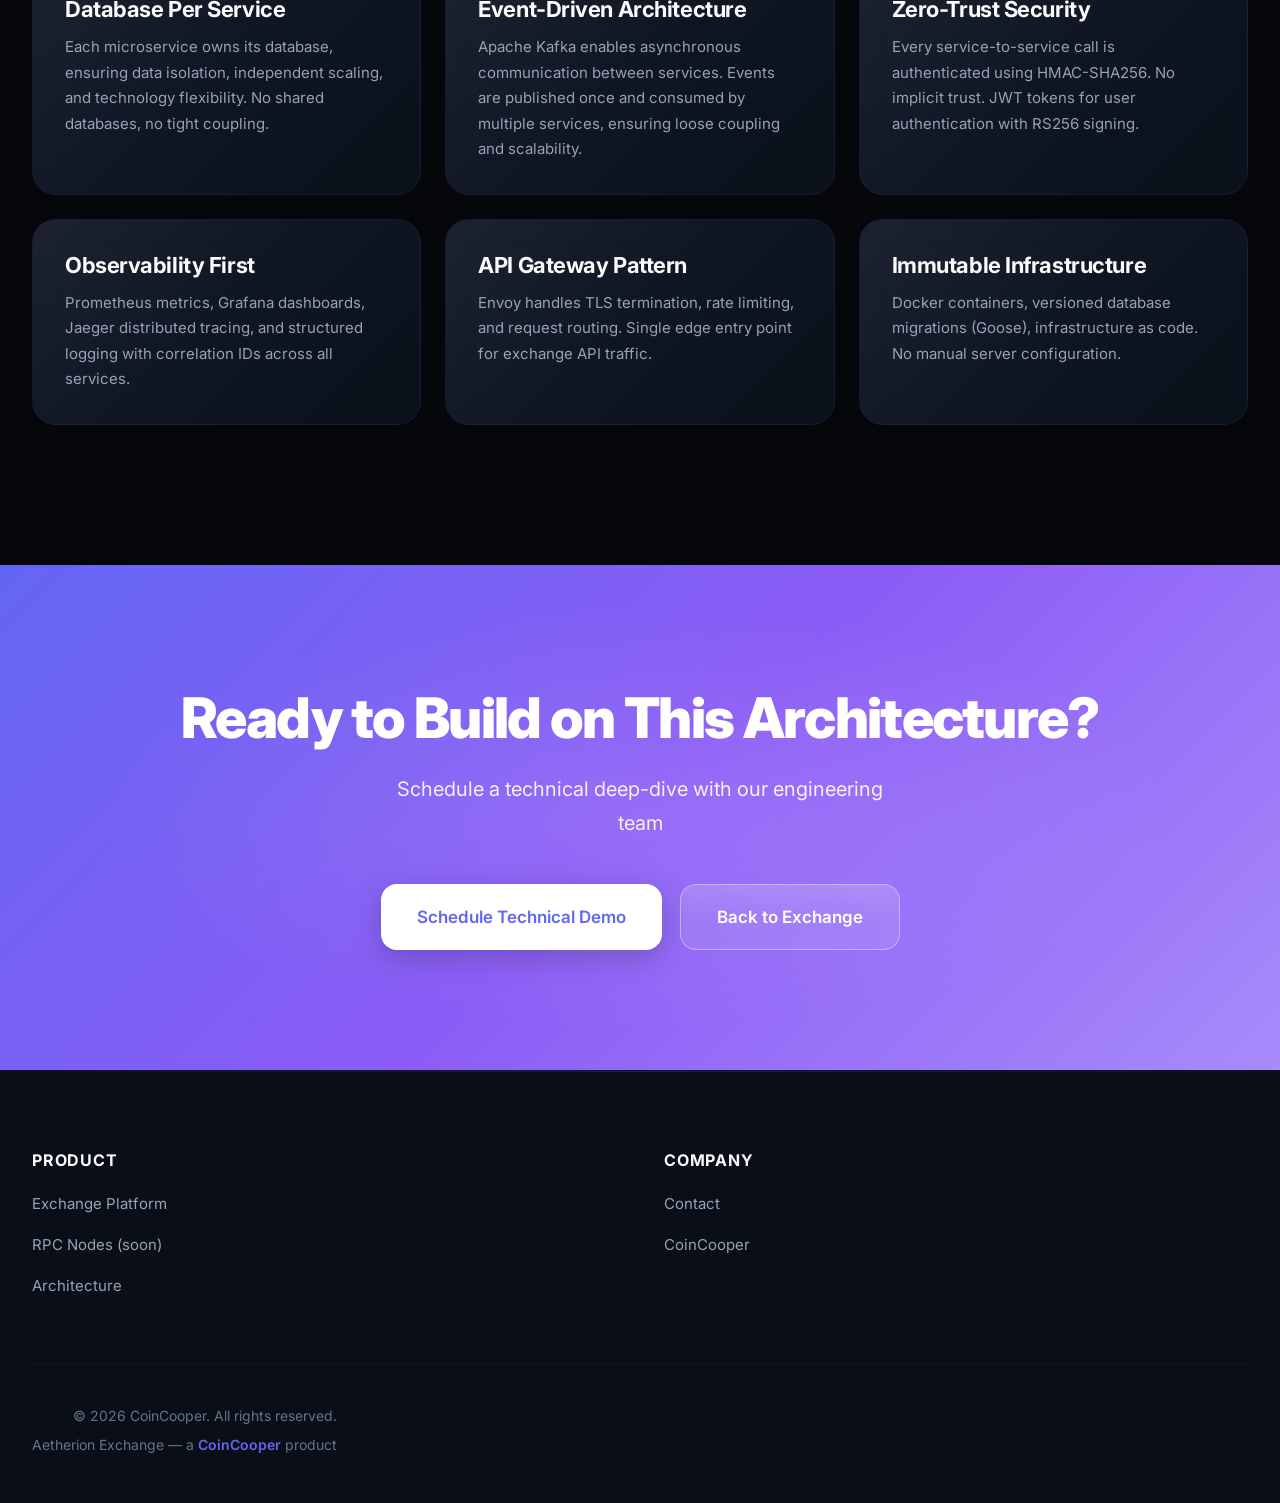
==== commit cd9007ad: "Update site structure and branding across multiple pages to reflect the transition to CoinCooper. Mo" ====
--- a/architecture.html
+++ b/architecture.html
@@ -3,8 +3,15 @@
 <head>
     <meta charset="UTF-8">
     <meta name="viewport" content="width=device-width, initial-scale=1.0">
-    <title>Architecture — Aetherion Exchange</title>
+    <title>Architecture — Aetherion Exchange · CoinCooper</title>
     <meta name="description" content="Deep dive into Aetherion Exchange's microservices architecture. Battle-tested, event-driven, enterprise-grade infrastructure.">
+
+    <link rel="icon" href="favicon.ico" sizes="any">
+    <link rel="icon" type="image/png" sizes="32x32" href="assets/favicon/favicon-32.png">
+    <link rel="icon" type="image/png" sizes="16x16" href="assets/favicon/favicon-16.png">
+    <link rel="apple-touch-icon" href="assets/favicon/apple-touch-icon.png">
+    <link rel="manifest" href="site.webmanifest">
+    <meta name="theme-color" content="#05070a">
     
     <link rel="preconnect" href="https://fonts.googleapis.com">
     <link rel="preconnect" href="https://fonts.gstatic.com" crossorigin>
@@ -21,9 +28,9 @@
 <body>
     <nav class="nav scrolled" id="mainNav">
         <div class="container nav-container">
-            <div class="nav-logo">
+            <a href="index.html" class="nav-logo" aria-label="CoinCooper home">
                 <img src="Coincooper-transparant.png" alt="CoinCooper" class="nav-logo-img">
-            </div>
+            </a>
             
             <button class="nav-toggle" id="navToggle" aria-label="Toggle navigation">
                 <span></span>
@@ -33,11 +40,9 @@
             
             <ul class="nav-menu" id="navMenu">
                 <li><a href="index.html">Home</a></li>
-                <li><a href="index.html#platform">Platform</a></li>
-                <li><a href="index.html#withdrawal-security">Security</a></li>
+                <li><a href="index.html#products">Products</a></li>
+                <li><a href="exchange.html">Aetherion Exchange</a></li>
                 <li><a href="architecture.html">Architecture</a></li>
-                <li><a href="rpc-nodes.html">RPC Nodes</a></li>
-                <li><a href="https://cex.coincooper.com" target="_blank" rel="noopener">Live Exchange</a></li>
                 <li><a href="contact.html">Contact</a></li>
                 <li><a href="https://cex.coincooper.com" class="btn btn-primary btn-sm" target="_blank" rel="noopener">Try Demo</a></li>
             </ul>
@@ -270,7 +275,7 @@
                 <p>Schedule a technical deep-dive with our engineering team</p>
                 <div class="cta-buttons">
                     <a href="contact.html" class="btn btn-primary btn-lg">Schedule Technical Demo</a>
-                    <a href="index.html" class="btn btn-ghost btn-lg">Back to Home</a>
+                    <a href="exchange.html" class="btn btn-ghost btn-lg">Back to Exchange</a>
                 </div>
             </div>
         </div>
@@ -282,8 +287,8 @@
                 <div class="footer-col">
                     <h4>Product</h4>
                     <ul>
-                        <li><a href="index.html#platform">Exchange Platform</a></li>
-                        <li><a href="rpc-nodes.html">RPC Nodes</a></li>
+                        <li><a href="exchange.html#platform">Exchange Platform</a></li>
+                        <li><a href="index.html#products">RPC Nodes (soon)</a></li>
                         <li><a href="architecture.html">Architecture</a></li>
                     </ul>
                 </div>
@@ -292,7 +297,7 @@
                     <h4>Company</h4>
                     <ul>
                         <li><a href="contact.html">Contact</a></li>
-                        <li><a href="index.html">About</a></li>
+                        <li><a href="index.html">CoinCooper</a></li>
                     </ul>
                 </div>
             </div>
@@ -300,7 +305,7 @@
             <div class="footer-bottom">
                 <div class="footer-copyright">
                     <p>© 2026 CoinCooper. All rights reserved.</p>
-                    <p class="footer-tagline">Aetherion Exchange — Built with 🔥 by <a href="https://coincooper.com">CoinCooper</a></p>
+                    <p class="footer-tagline">Aetherion Exchange — a <a href="index.html">CoinCooper</a> product</p>
                 </div>
             </div>
         </div>
--- a/css/components.css
+++ b/css/components.css
@@ -32,6 +32,11 @@
     display: flex;
     align-items: center;
     gap: 0;
+    text-decoration: none;
+}
+
+.nav-logo::after {
+    display: none !important;
 }
 
 .nav-logo-img {
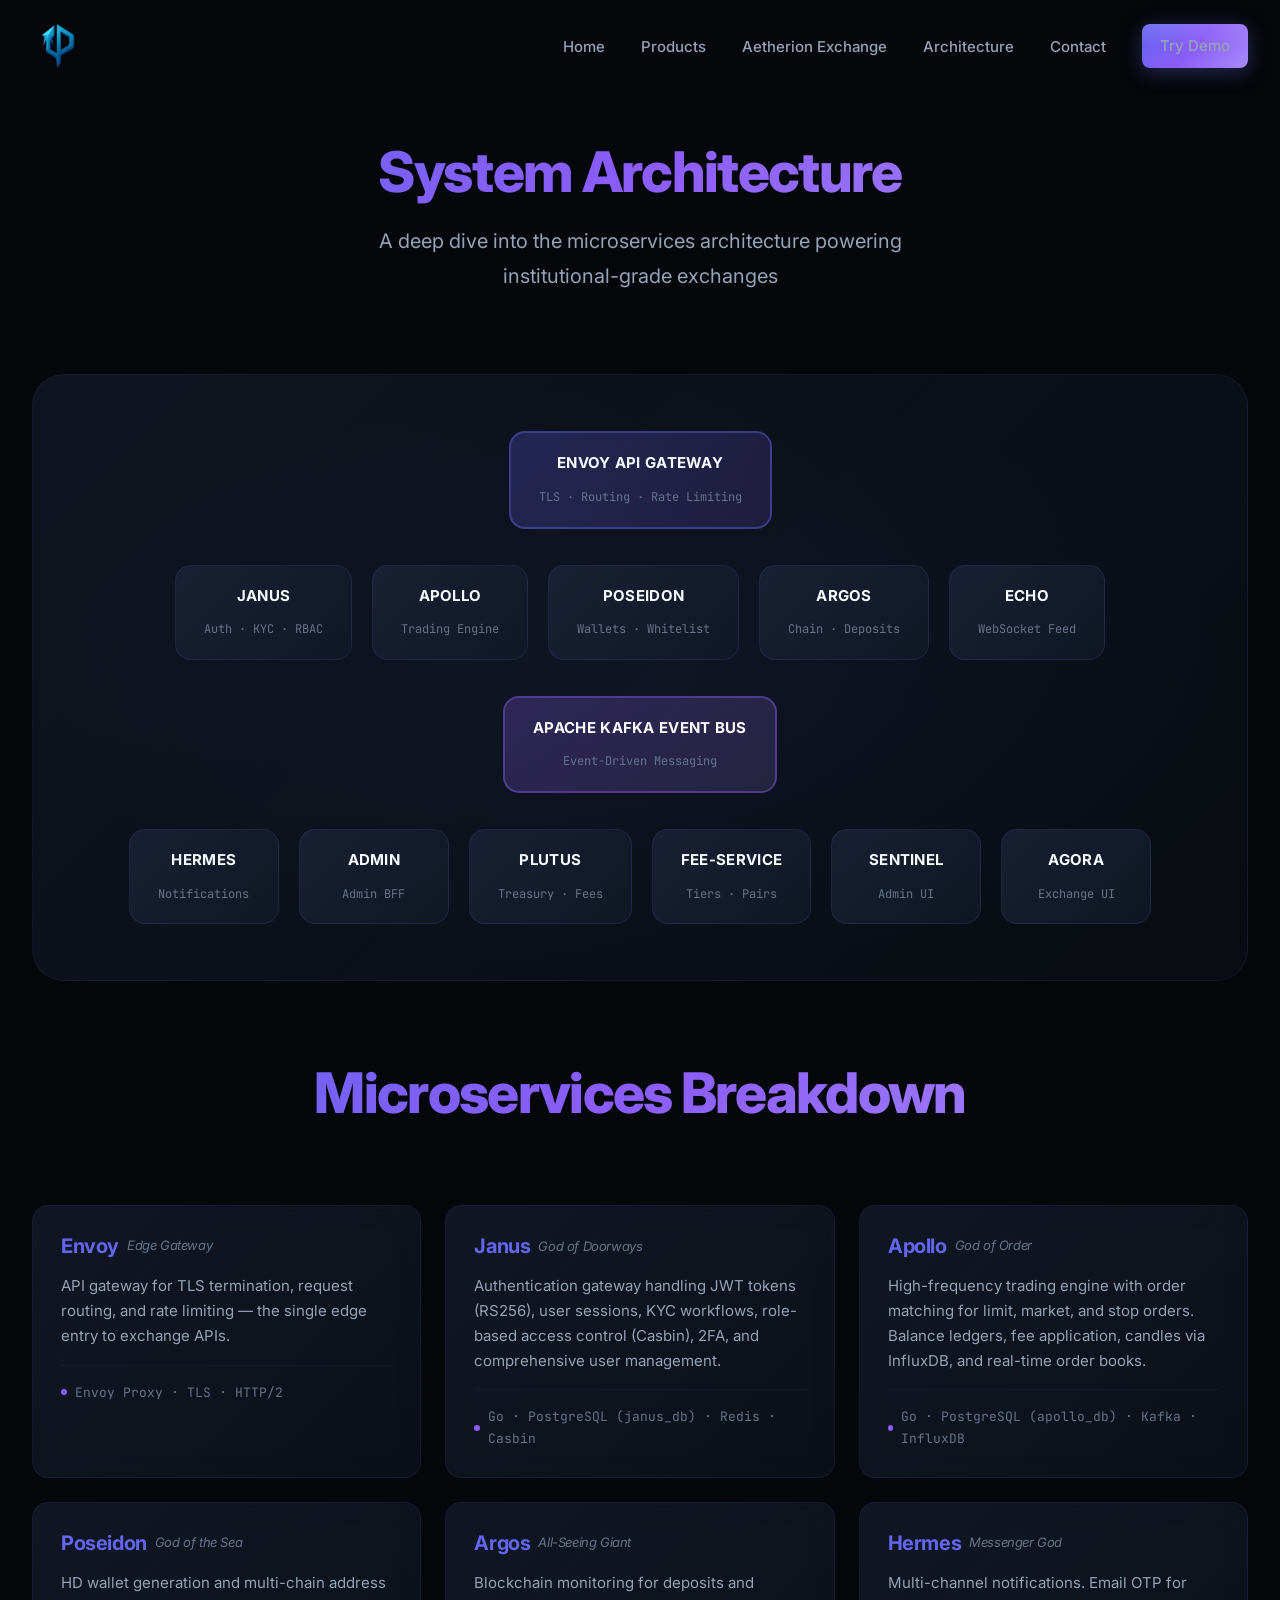
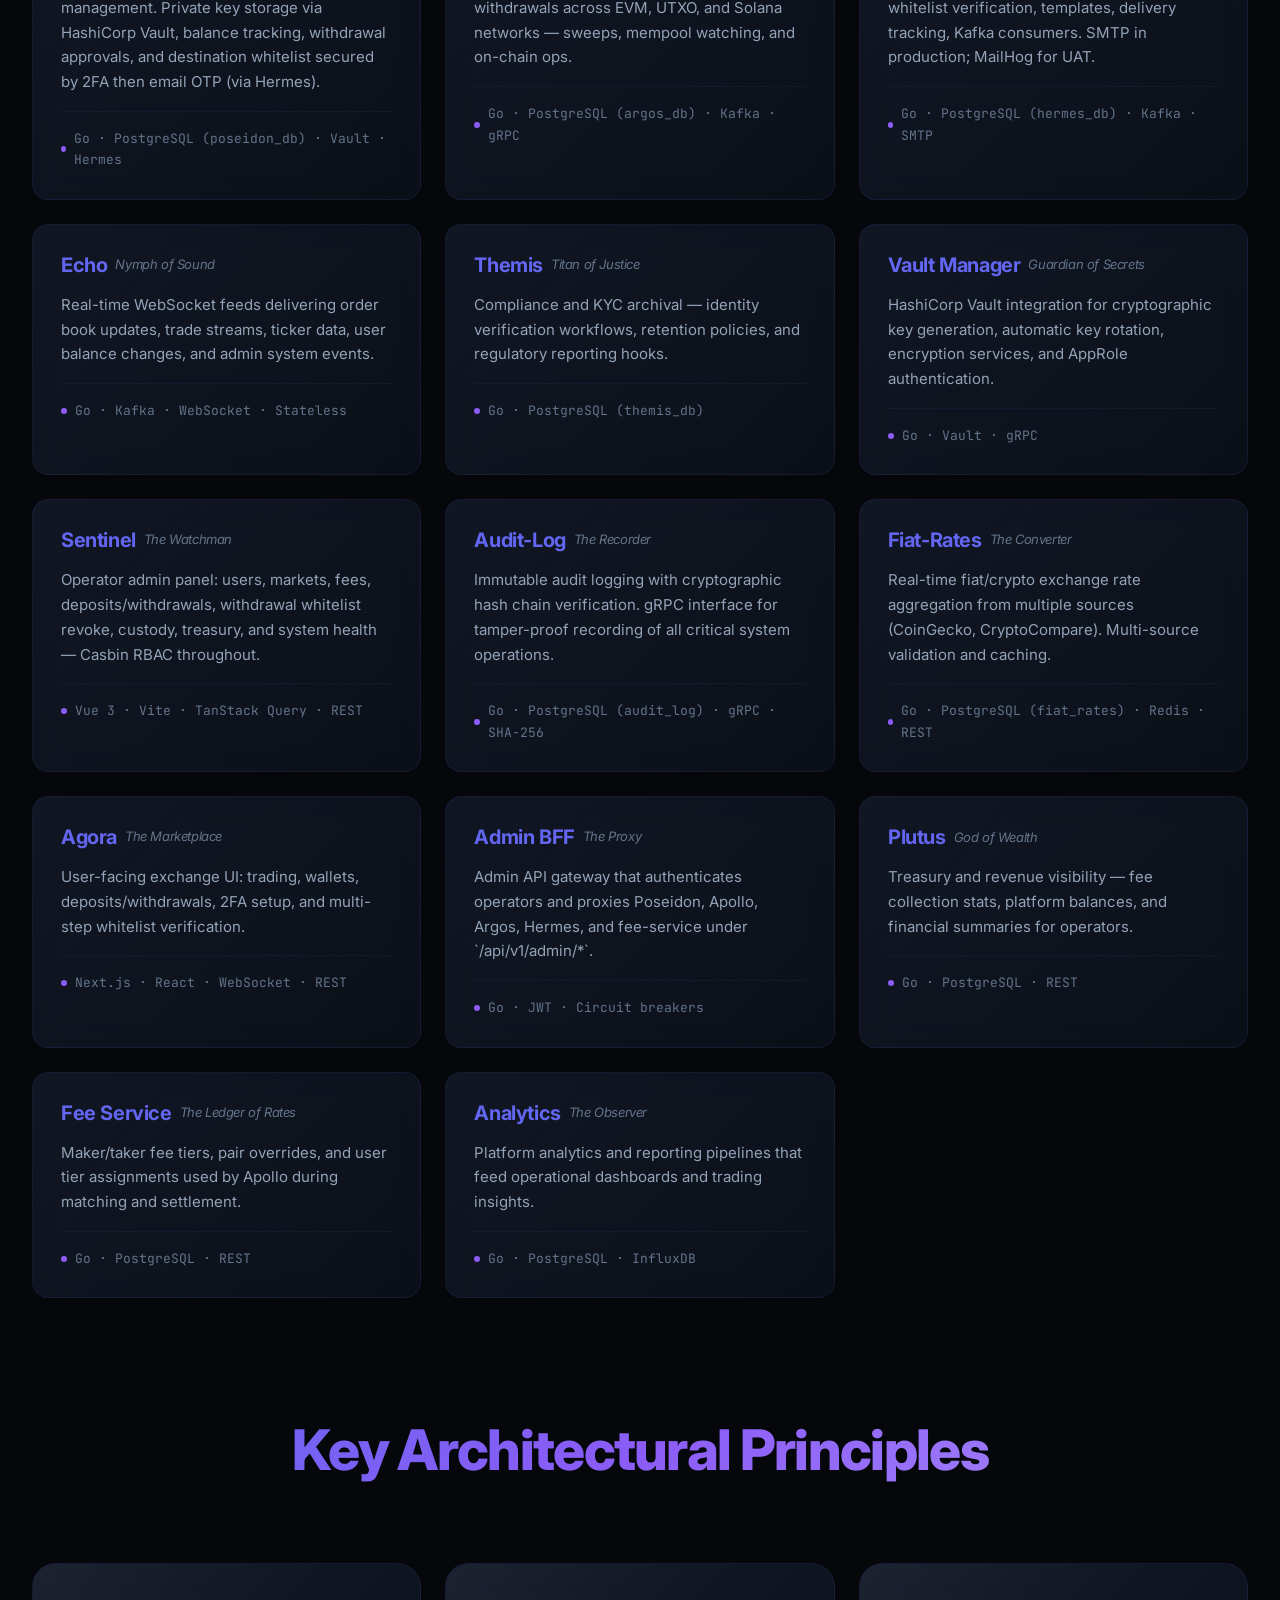
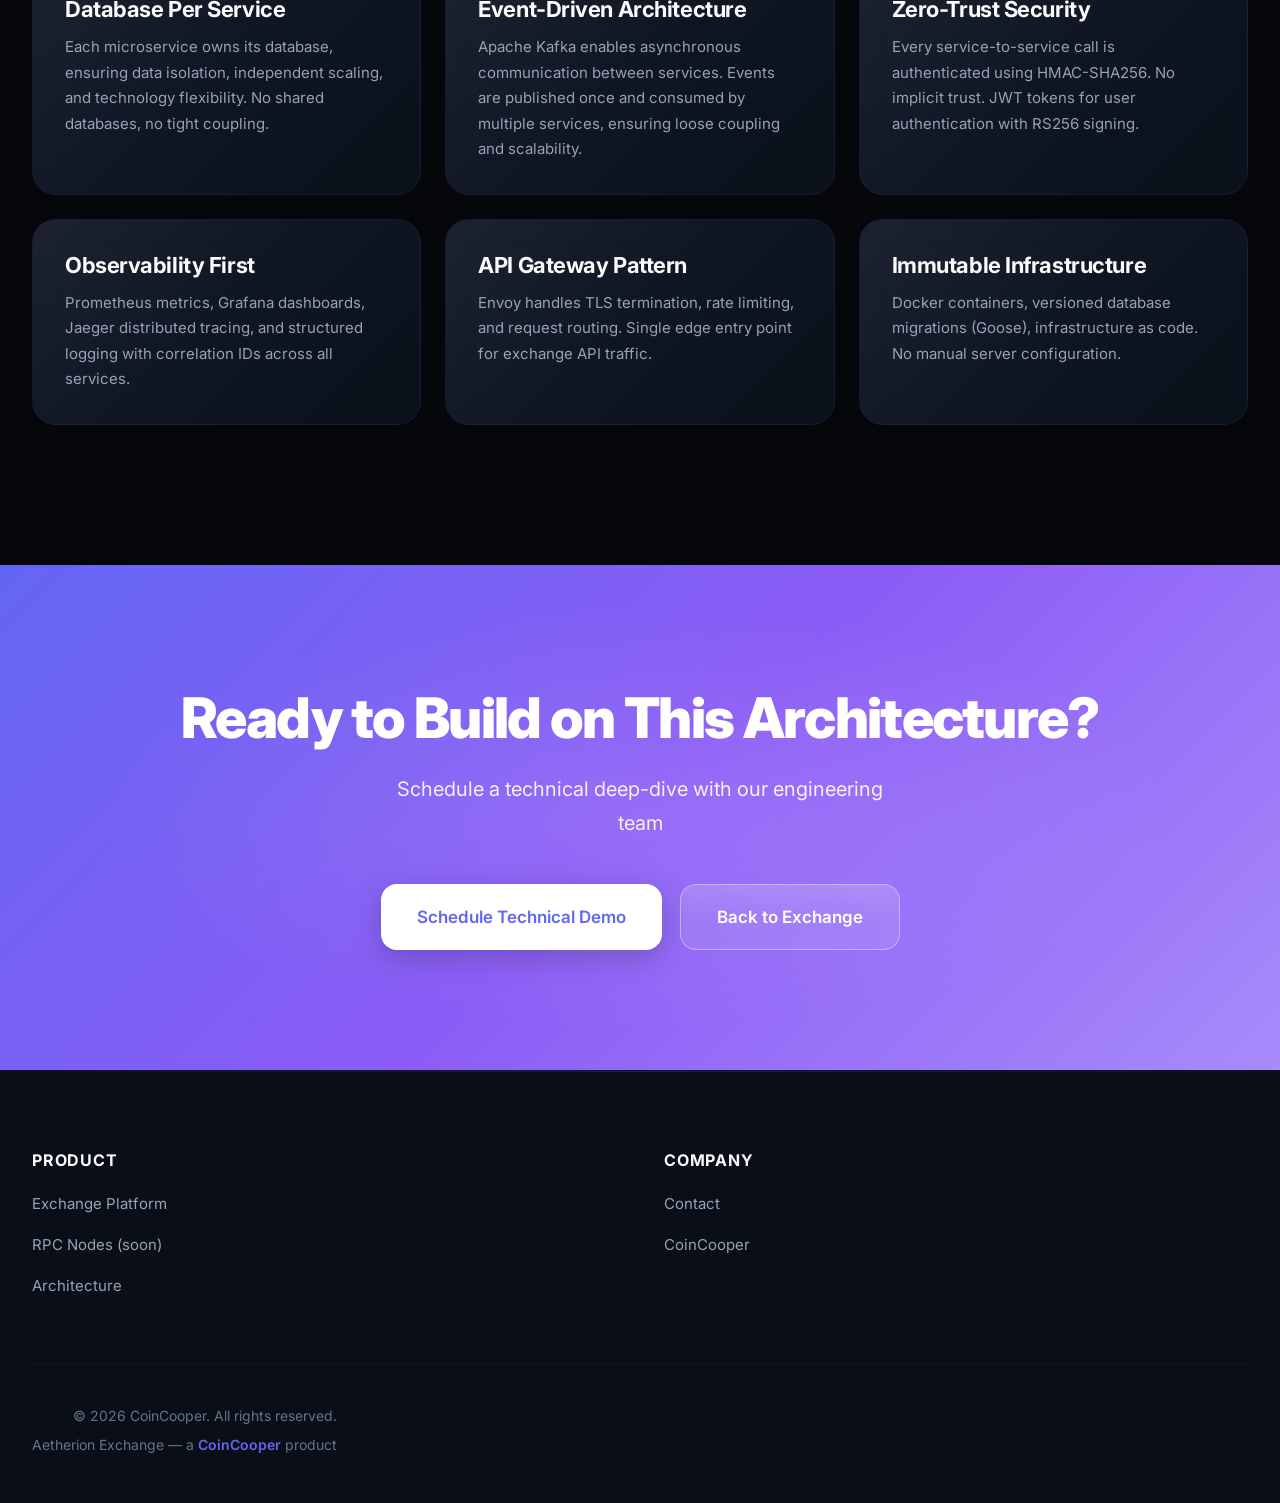
==== commit 64934c81: "Speed up mobile load: shrink assets and unblock first paint Replace the 1.5MB logo with sized WebP/P" ====
--- a/architecture.html
+++ b/architecture.html
@@ -12,24 +12,23 @@
     <link rel="apple-touch-icon" href="assets/favicon/apple-touch-icon.png">
     <link rel="manifest" href="site.webmanifest">
     <meta name="theme-color" content="#05070a">
+    <link rel="preload" as="image" href="assets/brand/logo-nav.webp" type="image/webp">
     
     <link rel="preconnect" href="https://fonts.googleapis.com">
     <link rel="preconnect" href="https://fonts.gstatic.com" crossorigin>
-    <link href="https://fonts.googleapis.com/css2?family=Inter:wght@400;500;600;700;800;900&family=JetBrains+Mono:wght@400;500;600&display=swap" rel="stylesheet">
+    <link rel="preload" href="https://fonts.googleapis.com/css2?family=Inter:wght@400;600;700&family=JetBrains+Mono:wght@400;500&display=swap" as="style" onload="this.onload=null;this.rel='stylesheet'">
+    <noscript><link rel="stylesheet" href="https://fonts.googleapis.com/css2?family=Inter:wght@400;600;700&family=JetBrains+Mono:wght@400;500&display=swap"></noscript>
     
-    <link rel="stylesheet" href="css/reset.css">
-    <link rel="stylesheet" href="css/variables.css">
-    <link rel="stylesheet" href="css/global.css">
-    <link rel="stylesheet" href="css/components.css">
-    <link rel="stylesheet" href="css/hero.css">
-    <link rel="stylesheet" href="css/sections.css">
-    <link rel="stylesheet" href="css/responsive.css">
+    <link rel="stylesheet" href="css/bundle-site.css?v=2">
 </head>
 <body>
     <nav class="nav scrolled" id="mainNav">
         <div class="container nav-container">
             <a href="index.html" class="nav-logo" aria-label="CoinCooper home">
-                <img src="Coincooper-transparant.png" alt="CoinCooper" class="nav-logo-img">
+                <picture>
+                    <source type="image/webp" srcset="assets/brand/logo-nav.webp">
+                    <img src="assets/brand/logo-nav.png" alt="CoinCooper" class="nav-logo-img" width="160" height="160" decoding="async">
+                </picture>
             </a>
             
             <button class="nav-toggle" id="navToggle" aria-label="Toggle navigation">
@@ -311,8 +310,7 @@
         </div>
     </footer>
 
-    <script src="js/navigation.js"></script>
-    <script src="js/animations.js"></script>
-    <script src="js/main.js"></script>
+    <script src="js/site-core.js?v=2" defer></script>
+    <script src="js/main.js" defer></script>
 </body>
 </html>
--- a/css/bundle-site.css
+++ b/css/bundle-site.css
@@ -0,0 +1,3774 @@
+/* CSS Reset */
+*, *::before, *::after {
+    box-sizing: border-box;
+    margin: 0;
+    padding: 0;
+}
+
+html {
+    scroll-behavior: smooth;
+}
+
+body {
+    margin: 0;
+    padding: 0;
+    -webkit-font-smoothing: antialiased;
+    -moz-osx-font-smoothing: grayscale;
+}
+
+img, picture, video, canvas, svg {
+    display: block;
+    max-width: 100%;
+}
+
+input, button, textarea, select {
+    font: inherit;
+}
+
+p, h1, h2, h3, h4, h5, h6 {
+    overflow-wrap: break-word;
+}
+
+ul, ol {
+    list-style: none;
+}
+
+a {
+    text-decoration: none;
+    color: inherit;
+}
+
+button {
+    border: none;
+    background: none;
+    cursor: pointer;
+}
+
+@media (prefers-reduced-motion: reduce) {
+    *, *::before, *::after {
+        animation-duration: 0.01ms !important;
+        animation-iteration-count: 1 !important;
+        transition-duration: 0.01ms !important;
+        scroll-behavior: auto !important;
+    }
+}
+/* ===== BILLION-DOLLAR SAAS DESIGN SYSTEM ===== */
+
+/* CSS Variables - Enhanced Premium Theme */
+:root {
+    /* Core Colors */
+    --bg-primary: #05070a;
+    --bg-secondary: #0a0f17;
+    --bg-tertiary: #111927;
+    --bg-elevated: #1a2235;
+    
+    /* Accent Colors - Premium Indigo/Violet */
+    --accent-primary: #6366f1;
+    --accent-secondary: #8b5cf6;
+    --accent-tertiary: #a78bfa;
+    --accent-cyan: #22d3ee;
+    --accent-gradient: linear-gradient(135deg, #6366f1 0%, #8b5cf6 50%, #a78bfa 100%);
+    --accent-glow: linear-gradient(135deg, rgba(99, 102, 241, 0.4), rgba(139, 92, 246, 0.4));
+    
+    /* Status Colors */
+    --success: #10b981;
+    --success-muted: rgba(16, 185, 129, 0.15);
+    --warning: #f59e0b;
+    --warning-muted: rgba(245, 158, 11, 0.15);
+    --error: #ef4444;
+    --error-muted: rgba(239, 68, 68, 0.15);
+    
+    /* Text Colors */
+    --text-primary: #f8fafc;
+    --text-secondary: #94a3b8;
+    --text-muted: #64748b;
+    
+    /* Borders & Effects */
+    --border-subtle: rgba(99, 102, 241, 0.08);
+    --border-default: rgba(99, 102, 241, 0.15);
+    --border-strong: rgba(99, 102, 241, 0.3);
+    
+    /* Glow Effects */
+    --glow-sm: 0 0 20px rgba(99, 102, 241, 0.15);
+    --glow-md: 0 0 40px rgba(99, 102, 241, 0.2);
+    --glow-lg: 0 0 60px rgba(99, 102, 241, 0.25);
+    --glow-xl: 0 0 80px rgba(99, 102, 241, 0.3);
+    
+    /* Typography */
+    --font-primary: 'Inter', -apple-system, BlinkMacSystemFont, 'SF Pro Display', sans-serif;
+    --font-display: 'Inter', -apple-system, BlinkMacSystemFont, 'SF Pro Display', sans-serif;
+    --font-mono: 'JetBrains Mono', 'Fira Code', monospace;
+    
+    /* Spacing */
+    --container-width: 1400px;
+    --container-narrow: 900px;
+    --section-padding: 140px;
+    --section-padding-mobile: 80px;
+    
+    /* Transitions */
+    --transition-instant: 0.1s ease;
+    --transition-fast: 0.2s cubic-bezier(0.4, 0, 0.2, 1);
+    --transition-normal: 0.3s cubic-bezier(0.4, 0, 0.2, 1);
+    --transition-smooth: 0.4s cubic-bezier(0.16, 1, 0.3, 1);
+    --transition-bounce: 0.5s cubic-bezier(0.34, 1.56, 0.64, 1);
+    
+    /* Border Radius */
+    --radius-xs: 4px;
+    --radius-sm: 8px;
+    --radius-md: 12px;
+    --radius-lg: 16px;
+    --radius-xl: 24px;
+    --radius-2xl: 32px;
+    --radius-full: 9999px;
+    
+    /* Z-Index Scale */
+    --z-base: 0;
+    --z-dropdown: 100;
+    --z-sticky: 200;
+    --z-overlay: 300;
+    --z-modal: 400;
+    --z-toast: 500;
+}
+
+/* Dark Mode Default - No Light Mode */
+@media (prefers-color-scheme: light) {
+    :root {
+        /* Force dark theme - never switch to light */
+    }
+}
+
+/* Base Reset */
+*, *::before, *::after {
+    box-sizing: border-box;
+    margin: 0;
+    padding: 0;
+}
+
+html {
+    scroll-behavior: smooth;
+    -webkit-font-smoothing: antialiased;
+    -moz-osx-font-smoothing: grayscale;
+    text-rendering: optimizeLegibility;
+}
+
+body {
+    font-family: var(--font-primary);
+    background-color: var(--bg-primary);
+    color: var(--text-primary);
+    line-height: 1.6;
+    overflow-x: hidden;
+    min-height: 100vh;
+}
+
+/* ===== TYPOGRAPHY ===== */
+h1, h2, h3, h4, h5, h6 {
+    font-family: var(--font-display);
+    font-weight: 700;
+    line-height: 1.2;
+    letter-spacing: -0.02em;
+}
+
+h1 {
+    font-size: clamp(2.5rem, 6vw, 4.5rem);
+    font-weight: 800;
+    letter-spacing: -0.03em;
+}
+
+h2 {
+    font-size: clamp(2rem, 4vw, 3rem);
+    font-weight: 700;
+    letter-spacing: -0.02em;
+}
+
+h3 {
+    font-size: clamp(1.25rem, 2vw, 1.75rem);
+    font-weight: 600;
+}
+
+h4 {
+    font-size: 1.125rem;
+    font-weight: 600;
+}
+
+p {
+    color: var(--text-secondary);
+    line-height: 1.7;
+}
+
+a {
+    color: inherit;
+    text-decoration: none;
+    transition: color var(--transition-fast);
+}
+
+/* Gradient Text Utility */
+.gradient-text {
+    background: var(--accent-gradient);
+    -webkit-background-clip: text;
+    -webkit-text-fill-color: transparent;
+    background-clip: text;
+}
+
+/* ===== LAYOUT ===== */
+.container {
+    max-width: var(--container-width);
+    margin: 0 auto;
+    padding: 0 32px;
+}
+
+.container-narrow {
+    max-width: var(--container-narrow);
+    margin: 0 auto;
+    padding: 0 32px;
+}
+
+.section {
+    padding: var(--section-padding) 0;
+    position: relative;
+}
+
+.section-header {
+    text-align: center;
+    margin-bottom: 80px;
+}
+
+.section-header-left {
+    text-align: left;
+    margin-bottom: 60px;
+}
+
+.section-label {
+    display: inline-flex;
+    align-items: center;
+    gap: 8px;
+    font-size: 0.75rem;
+    font-weight: 600;
+    text-transform: uppercase;
+    letter-spacing: 0.1em;
+    color: var(--accent-primary);
+    margin-bottom: 16px;
+    padding: 6px 12px;
+    background: rgba(99, 102, 241, 0.1);
+    border-radius: var(--radius-full);
+    border: 1px solid var(--border-subtle);
+}
+
+.section-title {
+    font-size: clamp(2rem, 5vw, 3.5rem);
+    font-weight: 800;
+    line-height: 1.1;
+    margin-bottom: 20px;
+    background: var(--accent-gradient);
+    -webkit-background-clip: text;
+    -webkit-text-fill-color: transparent;
+    background-clip: text;
+}
+
+.section-subtitle {
+    font-size: clamp(1rem, 2vw, 1.25rem);
+    color: var(--text-secondary);
+    max-width: 640px;
+    margin: 0 auto;
+    line-height: 1.7;
+}
+
+.section-subtitle-left {
+    margin: 0;
+    max-width: 560px;
+}
+
+/* ===== PREMIUM BACKGROUND EFFECTS ===== */
+
+/* Animated Grid Pattern */
+.grid-bg {
+    position: absolute;
+    inset: 0;
+    background-image: 
+        linear-gradient(rgba(99, 102, 241, 0.03) 1px, transparent 1px),
+        linear-gradient(90deg, rgba(99, 102, 241, 0.03) 1px, transparent 1px);
+    background-size: 60px 60px;
+    pointer-events: none;
+    mask-image: radial-gradient(ellipse at center, black 0%, transparent 70%);
+    -webkit-mask-image: radial-gradient(ellipse at center, black 0%, transparent 70%);
+}
+
+/* Gradient Orbs */
+.gradient-orb {
+    position: absolute;
+    border-radius: 50%;
+    filter: blur(100px);
+    opacity: 0.4;
+    pointer-events: none;
+    will-change: transform;
+}
+
+.orb-1 {
+    width: 600px;
+    height: 600px;
+    background: radial-gradient(circle, rgba(99, 102, 241, 0.5) 0%, transparent 70%);
+    top: -200px;
+    left: -100px;
+    animation: float-orb-1 25s ease-in-out infinite;
+}
+
+.orb-2 {
+    width: 500px;
+    height: 500px;
+    background: radial-gradient(circle, rgba(139, 92, 246, 0.5) 0%, transparent 70%);
+    top: 40%;
+    right: -150px;
+    animation: float-orb-2 30s ease-in-out infinite;
+    animation-delay: -5s;
+}
+
+.orb-3 {
+    width: 400px;
+    height: 400px;
+    background: radial-gradient(circle, rgba(34, 211, 238, 0.3) 0%, transparent 70%);
+    bottom: -100px;
+    left: 30%;
+    animation: float-orb-3 20s ease-in-out infinite;
+    animation-delay: -10s;
+}
+
+.orb-4 {
+    width: 300px;
+    height: 300px;
+    background: radial-gradient(circle, rgba(167, 139, 250, 0.4) 0%, transparent 70%);
+    top: 60%;
+    left: 10%;
+    animation: float-orb-4 22s ease-in-out infinite;
+    animation-delay: -15s;
+}
+
+@keyframes float-orb-1 {
+    0%, 100% { transform: translate(0, 0) scale(1); }
+    33% { transform: translate(50px, -40px) scale(1.1); }
+    66% { transform: translate(-30px, 30px) scale(0.95); }
+}
+
+@keyframes float-orb-2 {
+    0%, 100% { transform: translate(0, 0) scale(1); }
+    33% { transform: translate(-40px, 50px) scale(1.05); }
+    66% { transform: translate(30px, -20px) scale(0.9); }
+}
+
+@keyframes float-orb-3 {
+    0%, 100% { transform: translate(0, 0) scale(1); }
+    33% { transform: translate(30px, 30px) scale(1.15); }
+    66% { transform: translate(-20px, -40px) scale(0.85); }
+}
+
+@keyframes float-orb-4 {
+    0%, 100% { transform: translate(0, 0); }
+    33% { transform: translate(-30px, -30px); }
+    66% { transform: translate(40px, 20px); }
+}
+
+/* ===== GLASSMORPHISM CARDS ===== */
+.glass-card {
+    background: rgba(17, 25, 39, 0.6);
+    backdrop-filter: blur(20px);
+    -webkit-backdrop-filter: blur(20px);
+    border: 1px solid var(--border-subtle);
+    border-radius: var(--radius-xl);
+    transition: all var(--transition-smooth);
+    position: relative;
+    overflow: hidden;
+}
+
+.glass-card::before {
+    content: '';
+    position: absolute;
+    inset: 0;
+    background: linear-gradient(135deg, rgba(255,255,255,0.05) 0%, transparent 50%);
+    pointer-events: none;
+}
+
+.glass-card:hover {
+    border-color: var(--border-default);
+    box-shadow: var(--glow-md);
+    transform: translateY(-4px);
+}
+
+/* Premium Card with Gradient Border */
+.premium-card {
+    background: linear-gradient(var(--bg-tertiary), var(--bg-tertiary)) padding-box,
+                var(--accent-gradient) border-box;
+    border: 2px solid transparent;
+    border-radius: var(--radius-xl);
+    transition: all var(--transition-smooth);
+}
+
+.premium-card:hover {
+    transform: translateY(-6px);
+    box-shadow: var(--glow-lg);
+}
+
+/* ===== ANIMATIONS ===== */
+
+/* Fade Up / In — visible by default (mobile + no-JS safe) */
+.fade-up,
+.fade-in,
+.scale-in {
+    opacity: 1;
+    transform: none;
+    transition: opacity 0.55s ease, transform 0.55s ease;
+}
+
+@media (min-width: 769px) {
+    html.anim-ready .fade-up:not(.visible) {
+        opacity: 0;
+        transform: translateY(28px);
+    }
+    html.anim-ready .fade-up.visible {
+        opacity: 1;
+        transform: translateY(0);
+    }
+    html.anim-ready .fade-in:not(.visible) {
+        opacity: 0;
+    }
+    html.anim-ready .fade-in.visible {
+        opacity: 1;
+    }
+    html.anim-ready .scale-in:not(.visible) {
+        opacity: 0;
+        transform: scale(0.96);
+    }
+    html.anim-ready .scale-in.visible {
+        opacity: 1;
+        transform: scale(1);
+    }
+}
+
+/* Stagger Children */
+.stagger-children > * {
+    opacity: 1;
+    transform: none;
+    transition: opacity 0.4s ease, transform 0.4s ease;
+}
+
+.stagger-children.visible > *:nth-child(1) { transition-delay: 0ms; opacity: 1; transform: translateY(0); }
+.stagger-children.visible > *:nth-child(2) { transition-delay: 50ms; opacity: 1; transform: translateY(0); }
+.stagger-children.visible > *:nth-child(3) { transition-delay: 100ms; opacity: 1; transform: translateY(0); }
+.stagger-children.visible > *:nth-child(4) { transition-delay: 150ms; opacity: 1; transform: translateY(0); }
+.stagger-children.visible > *:nth-child(5) { transition-delay: 200ms; opacity: 1; transform: translateY(0); }
+.stagger-children.visible > *:nth-child(6) { transition-delay: 250ms; opacity: 1; transform: translateY(0); }
+.stagger-children.visible > *:nth-child(7) { transition-delay: 300ms; opacity: 1; transform: translateY(0); }
+.stagger-children.visible > *:nth-child(8) { transition-delay: 350ms; opacity: 1; transform: translateY(0); }
+
+/* ===== SCROLLBAR ===== */
+::-webkit-scrollbar {
+    width: 8px;
+    height: 8px;
+}
+
+::-webkit-scrollbar-track {
+    background: var(--bg-secondary);
+}
+
+::-webkit-scrollbar-thumb {
+    background: var(--accent-primary);
+    border-radius: var(--radius-full);
+}
+
+::-webkit-scrollbar-thumb:hover {
+    background: var(--accent-secondary);
+}
+
+/* ===== FOCUS STATES ===== */
+:focus-visible {
+    outline: 2px solid var(--accent-primary);
+    outline-offset: 2px;
+}
+
+/* ===== SELECTION ===== */
+::selection {
+    background: rgba(99, 102, 241, 0.3);
+    color: var(--text-primary);
+}
+
+/* ===== RESPONSIVE ===== */
+@media (max-width: 1024px) {
+    :root {
+        --section-padding: 100px;
+    }
+}
+
+@media (max-width: 768px) {
+    :root {
+        --section-padding: 80px;
+        --container-width: 100%;
+    }
+    
+    .container {
+        padding: 0 20px;
+    }
+    
+    h1 {
+        font-size: clamp(2rem, 8vw, 3rem);
+    }
+    
+    h2 {
+        font-size: clamp(1.75rem, 5vw, 2.25rem);
+    }
+}
+
+/* ===== UTILITIES ===== */
+.text-center { text-align: center; }
+.text-left { text-align: left; }
+.text-right { text-align: right; }
+
+.flex { display: flex; }
+.flex-col { flex-direction: column; }
+.items-center { align-items: center; }
+.justify-center { justify-content: center; }
+.justify-between { justify-content: space-between; }
+.gap-1 { gap: 4px; }
+.gap-2 { gap: 8px; }
+.gap-3 { gap: 12px; }
+.gap-4 { gap: 16px; }
+.gap-6 { gap: 24px; }
+.gap-8 { gap: 32px; }
+
+.w-full { width: 100%; }
+.h-full { height: 100%; }
+
+.relative { position: relative; }
+.absolute { position: absolute; }
+.fixed { position: fixed; }
+
+.overflow-hidden { overflow: hidden; }
+.overflow-visible { overflow: visible; }
+
+/* Reduced Motion */
+@media (prefers-reduced-motion: reduce) {
+    *, *::before, *::after {
+        animation-duration: 0.01ms !important;
+        animation-iteration-count: 1 !important;
+        transition-duration: 0.01ms !important;
+    }
+    
+    .fade-up, .fade-in, .scale-in {
+        opacity: 1;
+        transform: none;
+    }
+}
+/* ===== GLOBAL STYLES - BILLION DOLLAR SAAS ===== */
+
+/* Base Styles */
+body {
+    font-family: var(--font-primary);
+    background-color: var(--bg-primary);
+    color: var(--text-primary);
+    line-height: 1.65;
+    overflow-x: hidden;
+    -webkit-font-smoothing: antialiased;
+    -moz-osx-font-smoothing: grayscale;
+}
+
+html {
+    scroll-behavior: smooth;
+}
+
+/* Container */
+.container {
+    max-width: var(--container-width);
+    margin: 0 auto;
+    padding: 0 32px;
+}
+
+/* Section Spacing */
+.section {
+    padding: var(--section-padding) 0;
+    position: relative;
+}
+
+/* Section Header */
+.section-header {
+    text-align: center;
+    margin-bottom: 80px;
+}
+
+.section-header-left {
+    text-align: left;
+    margin-bottom: 60px;
+}
+
+/* Section Title */
+.section-title {
+    font-size: clamp(2rem, 5vw, 3.5rem);
+    font-weight: 800;
+    line-height: 1.15;
+    margin-bottom: 20px;
+    background: var(--accent-gradient);
+    -webkit-background-clip: text;
+    -webkit-text-fill-color: transparent;
+    background-clip: text;
+    letter-spacing: -0.03em;
+}
+
+/* Section Subtitle */
+.section-subtitle {
+    font-size: clamp(1rem, 2vw, 1.25rem);
+    color: var(--text-secondary);
+    max-width: 640px;
+    margin: 0 auto;
+    line-height: 1.75;
+    font-weight: 400;
+}
+
+/* Gradient Text */
+.gradient-text {
+    background: var(--accent-gradient);
+    -webkit-background-clip: text;
+    -webkit-text-fill-color: transparent;
+    background-clip: text;
+}
+
+/* Premium Text Gradient */
+.text-gradient {
+    background: linear-gradient(135deg, #f8fafc 0%, #94a3b8 100%);
+    -webkit-background-clip: text;
+    -webkit-text-fill-color: transparent;
+    background-clip: text;
+}
+
+/* Fade Up — visible by default so first paint isn't blank while JS loads */
+.fade-up {
+    opacity: 1;
+    transform: none;
+    transition: opacity 0.55s cubic-bezier(0.16, 1, 0.3, 1), transform 0.55s cubic-bezier(0.16, 1, 0.3, 1);
+}
+
+@media (min-width: 769px) {
+    html.anim-ready .fade-up:not(.visible) {
+        opacity: 0;
+        transform: translateY(28px);
+    }
+
+    html.anim-ready .fade-up.visible {
+        opacity: 1;
+        transform: translateY(0);
+    }
+}
+
+/* Stagger Animation */
+.stagger-1 { transition-delay: 0ms; }
+.stagger-2 { transition-delay: 75ms; }
+.stagger-3 { transition-delay: 150ms; }
+.stagger-4 { transition-delay: 225ms; }
+.stagger-5 { transition-delay: 300ms; }
+.stagger-6 { transition-delay: 375ms; }
+.stagger-7 { transition-delay: 450ms; }
+.stagger-8 { transition-delay: 525ms; }
+
+/* Grid Pattern Background */
+.grid-pattern {
+    position: absolute;
+    inset: 0;
+    background-image: 
+        linear-gradient(rgba(99, 102, 241, 0.03) 1px, transparent 1px),
+        linear-gradient(90deg, rgba(99, 102, 241, 0.03) 1px, transparent 1px);
+    background-size: 50px 50px;
+    pointer-events: none;
+}
+
+/* Radial Fade */
+.radial-fade {
+    position: absolute;
+    inset: 0;
+    background: radial-gradient(ellipse at center, transparent 0%, var(--bg-primary) 70%);
+    pointer-events: none;
+}
+
+/* Glassmorphism Card */
+.glass-card {
+    background: rgba(17, 25, 39, 0.65);
+    backdrop-filter: blur(20px);
+    -webkit-backdrop-filter: blur(20px);
+    border: 1px solid rgba(99, 102, 241, 0.1);
+    border-radius: var(--radius-xl);
+    transition: all 0.4s cubic-bezier(0.16, 1, 0.3, 1);
+    position: relative;
+    overflow: hidden;
+}
+
+.glass-card::before {
+    content: '';
+    position: absolute;
+    inset: 0;
+    background: linear-gradient(135deg, rgba(255,255,255,0.06) 0%, transparent 50%);
+    pointer-events: none;
+}
+
+.glass-card:hover {
+    border-color: rgba(99, 102, 241, 0.25);
+    box-shadow: 0 0 60px rgba(99, 102, 241, 0.15);
+    transform: translateY(-4px);
+}
+
+/* Glow Border Card */
+.glow-card {
+    background: var(--bg-tertiary);
+    border: 1px solid rgba(99, 102, 241, 0.15);
+    border-radius: var(--radius-xl);
+    transition: all 0.4s cubic-bezier(0.16, 1, 0.3, 1);
+    position: relative;
+}
+
+.glow-card::after {
+    content: '';
+    position: absolute;
+    inset: -1px;
+    border-radius: inherit;
+    padding: 1px;
+    background: linear-gradient(135deg, rgba(99, 102, 241, 0.3), transparent, rgba(139, 92, 246, 0.3));
+    -webkit-mask: linear-gradient(#fff 0 0) content-box, linear-gradient(#fff 0 0);
+    -webkit-mask-composite: xor;
+    mask-composite: exclude;
+    pointer-events: none;
+    opacity: 0;
+    transition: opacity 0.3s ease;
+}
+
+.glow-card:hover::after {
+    opacity: 1;
+}
+
+.glow-card:hover {
+    transform: translateY(-6px);
+    box-shadow: 0 20px 40px rgba(0, 0, 0, 0.3), 0 0 40px rgba(99, 102, 241, 0.1);
+}
+
+/* ===== RESPONSIVE ===== */
+@media (max-width: 1024px) {
+    :root {
+        --section-padding: 100px;
+    }
+}
+
+@media (max-width: 768px) {
+    :root {
+        --section-padding: 70px;
+    }
+    
+    .container {
+        padding: 0 20px;
+    }
+    
+    .section-header {
+        margin-bottom: 50px;
+    }
+}
+
+/* ===== PREFERS REDUCED MOTION ===== */
+@media (prefers-reduced-motion: reduce) {
+    *, *::before, *::after {
+        animation-duration: 0.01ms !important;
+        animation-iteration-count: 1 !important;
+        transition-duration: 0.01ms !important;
+    }
+    
+    .fade-up {
+        opacity: 1;
+        transform: none;
+    }
+}
+/* ===== COMPONENTS - BILLION DOLLAR SAAS ===== */
+
+/* ===== NAVIGATION ===== */
+.nav {
+    position: fixed;
+    top: 0;
+    left: 0;
+    right: 0;
+    z-index: 1000;
+    padding: 20px 0;
+    transition: all 0.3s cubic-bezier(0.16, 1, 0.3, 1);
+}
+
+.nav.scrolled {
+    background: rgba(5, 7, 10, 0.85);
+    backdrop-filter: blur(20px);
+    -webkit-backdrop-filter: blur(20px);
+    border-bottom: 1px solid rgba(99, 102, 241, 0.08);
+    padding: 14px 0;
+}
+
+.nav-container {
+    display: flex;
+    align-items: center;
+    justify-content: space-between;
+    max-width: var(--container-width);
+    margin: 0 auto;
+    padding: 0 32px;
+}
+
+.nav-logo {
+    display: flex;
+    align-items: center;
+    gap: 0;
+    text-decoration: none;
+}
+
+.nav-logo::after {
+    display: none !important;
+}
+
+.nav-logo-img {
+    height: 52px;
+    width: auto;
+    object-fit: contain;
+    transition: transform 0.3s ease;
+}
+
+.nav-logo-img:hover {
+    transform: scale(1.05);
+}
+
+.nav-toggle {
+    display: none;
+    flex-direction: column;
+    gap: 6px;
+    padding: 8px;
+    background: none;
+    border: none;
+    cursor: pointer;
+}
+
+.nav-toggle span {
+    width: 24px;
+    height: 2px;
+    background: var(--text-primary);
+    transition: all 0.2s ease;
+    border-radius: 2px;
+}
+
+.nav-menu {
+    display: flex;
+    align-items: center;
+    gap: 36px;
+    list-style: none;
+}
+
+.nav-menu a {
+    color: var(--text-secondary);
+    font-weight: 500;
+    font-size: 0.9375rem;
+    transition: color 0.2s ease;
+    position: relative;
+}
+
+.nav-menu a:hover,
+.nav-menu a.active {
+    color: var(--text-primary);
+}
+
+.nav-menu a::after {
+    content: '';
+    position: absolute;
+    bottom: -6px;
+    left: 0;
+    width: 0;
+    height: 2px;
+    background: var(--accent-gradient);
+    transition: width 0.3s ease;
+    border-radius: 2px;
+}
+
+.nav-menu a:hover::after,
+.nav-menu a.active::after {
+    width: 100%;
+}
+
+/* Mobile Nav Toggle */
+@media (max-width: 900px) {
+    .nav-toggle {
+        display: flex;
+    }
+    
+    .nav-menu {
+        position: fixed;
+        top: 0;
+        left: 0;
+        right: 0;
+        bottom: 0;
+        background: rgba(5, 7, 10, 0.98);
+        backdrop-filter: blur(20px);
+        flex-direction: column;
+        justify-content: center;
+        gap: 32px;
+        opacity: 0;
+        visibility: hidden;
+        transition: all 0.3s ease;
+    }
+    
+    .nav-menu.open {
+        opacity: 1;
+        visibility: visible;
+    }
+    
+    .nav-menu a {
+        font-size: 1.5rem;
+    }
+}
+
+/* ===== BUTTONS ===== */
+.btn {
+    display: inline-flex;
+    align-items: center;
+    justify-content: center;
+    gap: 8px;
+    padding: 14px 28px;
+    border-radius: var(--radius-md);
+    font-weight: 600;
+    font-size: 0.9375rem;
+    transition: all 0.25s cubic-bezier(0.16, 1, 0.3, 1);
+    cursor: pointer;
+    white-space: nowrap;
+    border: none;
+    position: relative;
+    overflow: hidden;
+}
+
+.btn::before {
+    content: '';
+    position: absolute;
+    inset: 0;
+    background: linear-gradient(180deg, rgba(255,255,255,0.1) 0%, transparent 50%);
+    pointer-events: none;
+}
+
+/* Primary Button */
+.btn-primary {
+    background: var(--accent-gradient);
+    color: white;
+    box-shadow: 0 4px 20px rgba(99, 102, 241, 0.35);
+}
+
+.btn-primary:hover {
+    box-shadow: 0 8px 30px rgba(99, 102, 241, 0.45);
+    transform: translateY(-2px);
+}
+
+.btn-primary:active {
+    transform: translateY(0);
+}
+
+/* Ghost Button */
+.btn-ghost {
+    background: transparent;
+    border: 1.5px solid rgba(99, 102, 241, 0.25);
+    color: var(--text-primary);
+}
+
+.btn-ghost:hover {
+    background: rgba(99, 102, 241, 0.1);
+    border-color: var(--accent-primary);
+    transform: translateY(-2px);
+}
+
+/* Small Button */
+.btn-sm {
+    padding: 10px 18px;
+    font-size: 0.8125rem;
+    border-radius: var(--radius-sm);
+}
+
+/* Large Button */
+.btn-lg {
+    padding: 18px 36px;
+    font-size: 1.0625rem;
+    border-radius: var(--radius-lg);
+}
+
+/* Button Variants */
+.btn-secondary {
+    background: rgba(99, 102, 241, 0.1);
+    color: var(--accent-primary);
+    border: 1px solid rgba(99, 102, 241, 0.2);
+}
+
+.btn-secondary:hover {
+    background: rgba(99, 102, 241, 0.2);
+    border-color: var(--accent-primary);
+}
+
+/* ===== TRUST BAR ===== */
+.trust-bar {
+    display: flex;
+    flex-wrap: wrap;
+    gap: 32px;
+    justify-content: center;
+    margin-top: 56px;
+    padding-top: 36px;
+    border-top: 1px solid rgba(99, 102, 241, 0.1);
+}
+
+.trust-item {
+    display: flex;
+    align-items: center;
+    gap: 10px;
+    color: var(--text-secondary);
+    font-size: 0.875rem;
+    font-weight: 500;
+}
+
+.trust-item svg {
+    color: var(--accent-primary);
+}
+
+/* ===== BENTO GRID CARDS ===== */
+.bento-grid {
+    display: grid;
+    grid-template-columns: repeat(auto-fit, minmax(340px, 1fr));
+    gap: 24px;
+}
+
+.bento-card {
+    background: linear-gradient(135deg, rgba(26, 34, 54, 0.7) 0%, rgba(17, 25, 39, 0.6) 100%);
+    backdrop-filter: blur(20px);
+    -webkit-backdrop-filter: blur(20px);
+    border: 1px solid rgba(99, 102, 241, 0.1);
+    border-radius: var(--radius-xl);
+    padding: 32px;
+    transition: all 0.4s cubic-bezier(0.16, 1, 0.3, 1);
+    position: relative;
+    overflow: hidden;
+}
+
+.bento-card::before {
+    content: '';
+    position: absolute;
+    inset: 0;
+    background: linear-gradient(135deg, rgba(255,255,255, 0.04) 0%, transparent 50%);
+    pointer-events: none;
+}
+
+.bento-card::after {
+    content: '';
+    position: absolute;
+    top: 0;
+    left: 0;
+    right: 0;
+    height: 1px;
+    background: linear-gradient(90deg, transparent, rgba(99, 102, 241, 0.3), transparent);
+    opacity: 0;
+    transition: opacity 0.3s ease;
+}
+
+.bento-card:hover {
+    border-color: rgba(99, 102, 241, 0.25);
+    box-shadow: 
+        0 20px 50px rgba(0, 0, 0, 0.3),
+        0 0 40px rgba(99, 102, 241, 0.1);
+    transform: translateY(-6px);
+}
+
+.bento-card:hover::after {
+    opacity: 1;
+}
+
+/* Bento Icon */
+.bento-icon {
+    width: 52px;
+    height: 52px;
+    display: flex;
+    align-items: center;
+    justify-content: center;
+    background: linear-gradient(135deg, rgba(99, 102, 241, 0.15) 0%, rgba(139, 92, 246, 0.1) 100%);
+    border-radius: var(--radius-md);
+    margin-bottom: 20px;
+    border: 1px solid rgba(99, 102, 241, 0.15);
+}
+
+.bento-icon svg {
+    color: var(--accent-primary);
+    width: 26px;
+    height: 26px;
+}
+
+.bento-card h3 {
+    font-size: 1.375rem;
+    font-weight: 700;
+    margin-bottom: 12px;
+    color: var(--text-primary);
+}
+
+.bento-card p {
+    color: var(--text-secondary);
+    line-height: 1.7;
+    font-size: 0.9375rem;
+}
+
+/* Bento Visual */
+.bento-visual {
+    margin-top: 24px;
+    height: 100px;
+    border-radius: var(--radius-md);
+    background: linear-gradient(180deg, rgba(99, 102, 241, 0.05) 0%, transparent 100%);
+    position: relative;
+    overflow: hidden;
+    border: 1px solid rgba(99, 102, 241, 0.08);
+}
+
+/* Orderbook Animation */
+.orderbook-animation {
+    display: flex;
+    flex-direction: column;
+    gap: 4px;
+    padding: 12px;
+}
+
+.orderbook-animation .order-row {
+    height: 16px;
+    border-radius: 4px;
+    animation: orderbook-fade 2s ease-in-out infinite;
+}
+
+.orderbook-animation .order-row.buy {
+    background: linear-gradient(90deg, transparent, rgba(16, 185, 129, 0.3));
+    animation-delay: 0s;
+}
+
+.orderbook-animation .order-row.sell {
+    background: linear-gradient(90deg, transparent, rgba(239, 68, 68, 0.3));
+    animation-delay: 0.5s;
+}
+
+@keyframes orderbook-fade {
+    0%, 100% { opacity: 0.3; transform: translateX(-10px); }
+    50% { opacity: 1; transform: translateX(0); }
+}
+
+/* Wallet Animation */
+.wallet-animation {
+    display: flex;
+    flex-direction: column;
+    gap: 8px;
+    padding: 16px;
+    font-family: var(--font-mono);
+    font-size: 0.75rem;
+}
+
+.wallet-animation .address {
+    color: var(--accent-primary);
+    display: flex;
+    align-items: center;
+    gap: 8px;
+}
+
+.wallet-animation .address::before {
+    content: '';
+    width: 8px;
+    height: 8px;
+    background: var(--success);
+    border-radius: 50%;
+    animation: pulse-dot 2s ease-in-out infinite;
+}
+
+@keyframes pulse-dot {
+    0%, 100% { opacity: 1; box-shadow: 0 0 0 0 rgba(16, 185, 129, 0.4); }
+    50% { opacity: 0.7; box-shadow: 0 0 0 6px rgba(16, 185, 129, 0); }
+}
+
+/* Blockchain Animation */
+.blockchain-animation {
+    display: flex;
+    flex-direction: column;
+    gap: 8px;
+    padding: 16px;
+}
+
+.blockchain-animation .block {
+    display: flex;
+    align-items: center;
+    justify-content: space-between;
+    padding: 10px 14px;
+    background: rgba(10, 14, 23, 0.6);
+    border-radius: var(--radius-sm);
+    border: 1px solid rgba(99, 102, 241, 0.1);
+    font-family: var(--font-mono);
+    font-size: 0.75rem;
+    animation: block-slide 3s ease-in-out infinite;
+}
+
+.blockchain-animation .block-height {
+    color: var(--accent-primary);
+    font-weight: 600;
+}
+
+.blockchain-animation .block-status {
+    color: var(--success);
+    display: flex;
+    align-items: center;
+    gap: 6px;
+}
+
+.blockchain-animation .block-status::before {
+    content: '';
+    width: 6px;
+    height: 6px;
+    background: var(--success);
+    border-radius: 50%;
+    animation: pulse-dot 1.5s ease-in-out infinite;
+}
+
+@keyframes block-slide {
+    0%, 100% { opacity: 0.5; transform: translateY(0); }
+    50% { opacity: 1; transform: translateY(-2px); }
+}
+
+/* Pulse Animation */
+.pulse-animation {
+    display: flex;
+    align-items: center;
+    justify-content: center;
+    position: relative;
+}
+
+.pulse-animation .pulse-ring {
+    position: absolute;
+    width: 60px;
+    height: 60px;
+    border-radius: 50%;
+    border: 2px solid var(--accent-primary);
+    animation: pulse-ring 2s ease-out infinite;
+}
+
+.pulse-animation .pulse-ring:nth-child(2) {
+    animation-delay: 0.5s;
+}
+
+.pulse-animation .pulse-ring:nth-child(3) {
+    animation-delay: 1s;
+}
+
+.pulse-animation .pulse-dot {
+    width: 20px;
+    height: 20px;
+    background: var(--accent-gradient);
+    border-radius: 50%;
+    position: relative;
+    z-index: 1;
+}
+
+@keyframes pulse-ring {
+    0% { transform: scale(0.5); opacity: 1; }
+    100% { transform: scale(1.5); opacity: 0; }
+}
+
+/* ===== SERVICE CARDS ===== */
+.service-card {
+    background: linear-gradient(135deg, rgba(26, 34, 54, 0.6) 0%, rgba(17, 25, 39, 0.5) 100%);
+    backdrop-filter: blur(16px);
+    border: 1px solid rgba(99, 102, 241, 0.1);
+    border-radius: var(--radius-lg);
+    padding: 28px;
+    transition: all 0.4s cubic-bezier(0.16, 1, 0.3, 1);
+}
+
+.service-card:hover {
+    border-color: rgba(99, 102, 241, 0.2);
+    box-shadow: 0 0 30px rgba(99, 102, 241, 0.1);
+    transform: translateY(-4px);
+}
+
+.service-card h4 {
+    font-size: 1.25rem;
+    font-weight: 700;
+    margin-bottom: 4px;
+    color: var(--accent-primary);
+    display: flex;
+    align-items: center;
+    gap: 8px;
+}
+
+.service-subtitle {
+    font-size: 0.8125rem;
+    color: var(--text-muted);
+    font-weight: 400;
+    font-style: italic;
+}
+
+.service-card p {
+    color: var(--text-secondary);
+    margin: 16px 0;
+    line-height: 1.65;
+    font-size: 0.9375rem;
+}
+
+.service-tech {
+    font-family: var(--font-mono);
+    font-size: 0.8125rem;
+    color: var(--text-muted);
+    margin-top: 16px;
+    padding-top: 16px;
+    border-top: 1px solid rgba(99, 102, 241, 0.08);
+    display: flex;
+    align-items: center;
+    gap: 8px;
+}
+
+.service-tech::before {
+    content: '';
+    width: 6px;
+    height: 6px;
+    background: var(--accent-secondary);
+    border-radius: 50%;
+}
+
+/* ===== TECH TAGS ===== */
+.tech-tags {
+    display: flex;
+    flex-wrap: wrap;
+    gap: 10px;
+    margin-top: 16px;
+}
+
+.tech-tag {
+    padding: 8px 16px;
+    background: rgba(99, 102, 241, 0.08);
+    border: 1px solid rgba(99, 102, 241, 0.12);
+    border-radius: var(--radius-sm);
+    font-size: 0.8125rem;
+    font-weight: 500;
+    color: var(--text-primary);
+    transition: all 0.2s ease;
+}
+
+.tech-tag:hover {
+    background: rgba(99, 102, 241, 0.15);
+    border-color: rgba(99, 102, 241, 0.25);
+    transform: translateY(-1px);
+}
+
+/* ===== STATS CARDS ===== */
+.stat-card {
+    text-align: center;
+    padding: 36px 28px;
+    background: linear-gradient(135deg, rgba(26, 34, 54, 0.6) 0%, rgba(17, 25, 39, 0.4) 100%);
+    backdrop-filter: blur(16px);
+    border: 1px solid rgba(99, 102, 241, 0.1);
+    border-radius: var(--radius-xl);
+    transition: all 0.4s cubic-bezier(0.16, 1, 0.3, 1);
+}
+
+.stat-card:hover {
+    border-color: rgba(99, 102, 241, 0.2);
+    box-shadow: 0 0 40px rgba(99, 102, 241, 0.1);
+    transform: translateY(-4px);
+}
+
+.stat-number {
+    font-size: 3.5rem;
+    font-weight: 850;
+    background: var(--accent-gradient);
+    -webkit-background-clip: text;
+    -webkit-text-fill-color: transparent;
+    background-clip: text;
+    line-height: 1;
+    display: inline-block;
+    letter-spacing: -0.03em;
+}
+
+.stat-suffix {
+    font-size: 2rem;
+    font-weight: 700;
+    color: var(--accent-primary);
+    display: inline-block;
+    margin-left: 2px;
+}
+
+.stat-label {
+    font-size: 1.125rem;
+    font-weight: 600;
+    margin: 16px 0 8px;
+    color: var(--text-primary);
+}
+
+.stat-description {
+    font-size: 0.875rem;
+    color: var(--text-muted);
+}
+
+/* ===== CHAIN BADGES ===== */
+.chain-badge {
+    display: inline-block;
+    padding: 10px 20px;
+    background: rgba(99, 102, 241, 0.08);
+    border: 1px solid rgba(99, 102, 241, 0.12);
+    border-radius: var(--radius-md);
+    font-size: 0.875rem;
+    font-weight: 600;
+    color: var(--text-primary);
+    white-space: nowrap;
+    margin: 0 8px;
+    transition: all 0.2s ease;
+}
+
+.chain-badge:hover {
+    background: rgba(99, 102, 241, 0.15);
+    border-color: rgba(99, 102, 241, 0.25);
+    transform: translateY(-2px);
+}
+
+/* ===== CTA BANNER ===== */
+.cta-banner {
+    text-align: center;
+    margin-top: 64px;
+}
+
+/* ===== RESPONSIVE ===== */
+@media (max-width: 768px) {
+    .bento-grid {
+        grid-template-columns: 1fr;
+    }
+    
+    .bento-card {
+        padding: 24px;
+    }
+    
+    .stat-number {
+        font-size: 2.5rem;
+    }
+    
+    .trust-bar {
+        gap: 20px;
+    }
+}
+/* ===== HERO SECTION - BILLION DOLLAR SAAS ===== */
+
+/* Hero Container */
+.hero {
+    min-height: 100vh;
+    display: flex;
+    align-items: center;
+    position: relative;
+    padding-top: 100px;
+    overflow: hidden;
+}
+
+/* Background Effects */
+.hero-bg {
+    position: absolute;
+    inset: 0;
+    z-index: 0;
+    overflow: hidden;
+}
+
+/* Gradient Orbs - Enhanced */
+.gradient-orb {
+    position: absolute;
+    border-radius: 50%;
+    filter: blur(100px);
+    opacity: 0.5;
+    animation: float 25s ease-in-out infinite;
+    will-change: transform, opacity;
+}
+
+.orb-1 {
+    width: 700px;
+    height: 700px;
+    background: radial-gradient(circle, rgba(99, 102, 241, 0.6) 0%, transparent 70%);
+    top: -250px;
+    left: -150px;
+    animation-delay: 0s;
+}
+
+.orb-2 {
+    width: 500px;
+    height: 500px;
+    background: radial-gradient(circle, rgba(139, 92, 246, 0.5) 0%, transparent 70%);
+    top: 50%;
+    right: -180px;
+    animation-delay: -8s;
+}
+
+.orb-3 {
+    width: 400px;
+    height: 400px;
+    background: radial-gradient(circle, rgba(34, 211, 238, 0.35) 0%, transparent 70%);
+    bottom: -150px;
+    left: 35%;
+    animation-delay: -15s;
+}
+
+.orb-4 {
+    width: 350px;
+    height: 350px;
+    background: radial-gradient(circle, rgba(167, 139, 250, 0.4) 0%, transparent 70%);
+    top: 20%;
+    left: 50%;
+    animation-delay: -20s;
+}
+
+/* Float Animation */
+@keyframes float {
+    0%, 100% {
+        transform: translate(0, 0) scale(1);
+    }
+    25% {
+        transform: translate(40px, -40px) scale(1.08);
+    }
+    50% {
+        transform: translate(-20px, 30px) scale(0.95);
+    }
+    75% {
+        transform: translate(-40px, -20px) scale(1.02);
+    }
+}
+
+/* Grid Pattern */
+.grid-pattern {
+    position: absolute;
+    inset: 0;
+    background-image: 
+        linear-gradient(rgba(99, 102, 241, 0.04) 1px, transparent 1px),
+        linear-gradient(90deg, rgba(99, 102, 241, 0.04) 1px, transparent 1px);
+    background-size: 60px 60px;
+    mask-image: radial-gradient(ellipse 120% 80% at 50% 0%, black 20%, transparent 70%);
+    -webkit-mask-image: radial-gradient(ellipse 120% 80% at 50% 0%, black 20%, transparent 70%);
+}
+
+/* Hero Container Layout */
+.hero-container {
+    position: relative;
+    z-index: 1;
+    display: grid;
+    grid-template-columns: 1fr 1.1fr;
+    gap: 80px;
+    align-items: center;
+    width: 100%;
+    max-width: var(--container-width);
+    margin: 0 auto;
+    padding: 0 32px;
+}
+
+/* Hero Content */
+.hero-content {
+    max-width: 640px;
+}
+
+/* Hero Badge */
+.hero-badge {
+    display: inline-flex;
+    align-items: center;
+    gap: 10px;
+    padding: 10px 18px;
+    background: rgba(99, 102, 241, 0.08);
+    border: 1px solid rgba(99, 102, 241, 0.2);
+    border-radius: var(--radius-full);
+    font-size: 0.8125rem;
+    font-weight: 600;
+    color: var(--accent-primary);
+    margin-bottom: 28px;
+    letter-spacing: 0.02em;
+    backdrop-filter: blur(10px);
+}
+
+.hero-badge::before {
+    content: '';
+    width: 8px;
+    height: 8px;
+    background: var(--accent-primary);
+    border-radius: 50%;
+    animation: pulse-badge 2s ease-in-out infinite;
+}
+
+@keyframes pulse-badge {
+    0%, 100% { 
+        opacity: 1; 
+        box-shadow: 0 0 0 0 rgba(99, 102, 241, 0.4);
+    }
+    50% { 
+        opacity: 0.8; 
+        box-shadow: 0 0 0 8px rgba(99, 102, 241, 0);
+    }
+}
+
+/* Hero Title */
+.hero-title {
+    font-size: clamp(2.75rem, 6.5vw, 5rem);
+    font-weight: 850;
+    line-height: 1.05;
+    margin-bottom: 28px;
+    letter-spacing: -0.04em;
+    color: var(--text-primary);
+}
+
+/* Hero Subtitle */
+.hero-subtitle {
+    font-size: clamp(1.0625rem, 2vw, 1.375rem);
+    color: var(--text-secondary);
+    line-height: 1.7;
+    margin-bottom: 44px;
+    max-width: 540px;
+}
+
+/* Hero CTA Buttons */
+.hero-cta {
+    display: flex;
+    gap: 16px;
+    flex-wrap: wrap;
+    margin-bottom: 56px;
+}
+
+/* Dashboard Visual */
+.hero-visual {
+    position: relative;
+    perspective: none;
+}
+
+.hero-visual .shot-card--hero {
+    max-width: 100%;
+}
+
+/* Dashboard Mockup - Premium 3D */
+.dashboard-mockup {
+    background: linear-gradient(180deg, rgba(26, 34, 54, 0.95) 0%, rgba(17, 24, 39, 0.98) 100%);
+    border: 1px solid rgba(99, 102, 241, 0.15);
+    border-radius: var(--radius-2xl);
+    overflow: hidden;
+    box-shadow: 
+        0 40px 80px rgba(0, 0, 0, 0.5),
+        0 0 80px rgba(99, 102, 241, 0.08),
+        inset 0 1px 0 rgba(255, 255, 255, 0.05);
+    transform: perspective(1500px) rotateY(-6deg) rotateX(4deg);
+    transition: transform 0.6s cubic-bezier(0.16, 1, 0.3, 1);
+    position: relative;
+}
+
+.dashboard-mockup::before {
+    content: '';
+    position: absolute;
+    inset: 0;
+    background: linear-gradient(180deg, rgba(255, 255, 255, 0.03) 0%, transparent 30%);
+    pointer-events: none;
+    z-index: 1;
+}
+
+.dashboard-mockup:hover {
+    transform: perspective(1500px) rotateY(0deg) rotateX(0deg);
+}
+
+/* Mockup Header */
+.mockup-header {
+    padding: 18px 24px;
+    background: rgba(10, 14, 23, 0.8);
+    border-bottom: 1px solid rgba(99, 102, 241, 0.1);
+    display: flex;
+    align-items: center;
+    gap: 16px;
+    backdrop-filter: blur(10px);
+}
+
+.mockup-dots {
+    display: flex;
+    gap: 8px;
+}
+
+.mockup-dots span {
+    width: 12px;
+    height: 12px;
+    border-radius: 50%;
+    background: rgba(148, 163, 184, 0.3);
+    transition: background 0.2s ease;
+}
+
+.mockup-dots span:nth-child(1) {
+    background: #ef4444;
+    box-shadow: 0 0 10px rgba(239, 68, 68, 0.4);
+}
+
+.mockup-dots span:nth-child(2) {
+    background: #f59e0b;
+    box-shadow: 0 0 10px rgba(245, 158, 11, 0.4);
+}
+
+.mockup-dots span:nth-child(3) {
+    background: #10b981;
+    box-shadow: 0 0 10px rgba(16, 185, 129, 0.4);
+}
+
+.mockup-title {
+    font-size: 0.8125rem;
+    color: var(--text-muted);
+    font-weight: 500;
+    font-family: var(--font-mono);
+    letter-spacing: 0.02em;
+}
+
+/* Mockup Content */
+.mockup-content {
+    padding: 28px;
+    min-height: 340px;
+    display: flex;
+    gap: 20px;
+}
+
+/* Mockup Sidebar - Trading Pairs */
+.mockup-sidebar {
+    width: 100px;
+    display: flex;
+    flex-direction: column;
+    gap: 8px;
+    padding: 12px;
+    background: rgba(10, 14, 23, 0.5);
+    border-radius: var(--radius-md);
+    border: 1px solid rgba(99, 102, 241, 0.08);
+}
+
+.mockup-pair {
+    padding: 8px 10px;
+    border-radius: var(--radius-xs);
+    font-size: 0.6875rem;
+    font-family: var(--font-mono);
+    transition: all 0.3s ease;
+}
+
+.mockup-pair.active {
+    background: rgba(99, 102, 241, 0.15);
+    border: 1px solid rgba(99, 102, 241, 0.2);
+}
+
+.mockup-pair .pair-name {
+    color: var(--text-primary);
+    font-weight: 600;
+    margin-bottom: 2px;
+}
+
+.mockup-pair .pair-price {
+    color: var(--success);
+    font-size: 0.625rem;
+}
+
+.mockup-pair .pair-price.down {
+    color: var(--error);
+}
+
+/* Mockup Chart Area */
+.mockup-chart {
+    flex: 1;
+    background: linear-gradient(180deg, 
+        rgba(99, 102, 241, 0.08) 0%, 
+        rgba(99, 102, 241, 0.02) 50%,
+        transparent 100%);
+    border-radius: var(--radius-lg);
+    position: relative;
+    overflow: hidden;
+    border: 1px solid rgba(99, 102, 241, 0.08);
+    display: flex;
+    flex-direction: column;
+}
+
+/* Chart Header */
+.chart-header {
+    display: flex;
+    justify-content: space-between;
+    align-items: center;
+    padding: 10px 14px;
+    border-bottom: 1px solid rgba(99, 102, 241, 0.08);
+    position: relative;
+    z-index: 2;
+}
+
+.chart-symbol {
+    font-family: var(--font-mono);
+    font-size: 0.6875rem;
+    font-weight: 700;
+    color: var(--text-primary);
+}
+
+.chart-price {
+    font-family: var(--font-mono);
+    font-size: 0.8125rem;
+    font-weight: 700;
+    padding: 4px 10px;
+    border-radius: var(--radius-xs);
+    transition: all 0.3s ease;
+    display: inline-flex;
+    align-items: center;
+    gap: 6px;
+}
+
+.chart-price::before {
+    content: '';
+    width: 6px;
+    height: 6px;
+    border-radius: 50%;
+    background: var(--success);
+    animation: pulse-live 1.5s ease-in-out infinite;
+}
+
+.chart-price {
+    color: var(--success);
+    background: rgba(16, 185, 129, 0.1);
+}
+
+.chart-price.down {
+    color: var(--error);
+    background: rgba(239, 68, 68, 0.1);
+}
+
+.chart-price.down::before {
+    background: var(--error);
+    animation: none;
+}
+
+/* Chart Area */
+.chart-area {
+    flex: 1;
+    position: relative;
+    padding: 12px;
+}
+
+/* Animated Chart Line */
+.chart-line {
+    position: absolute;
+    bottom: 35px;
+    left: 12px;
+    right: 12px;
+    height: 50px;
+}
+
+.chart-line svg {
+    width: 100%;
+    height: 100%;
+}
+
+.chart-line path {
+    fill: none;
+    stroke: var(--accent-primary);
+    stroke-width: 2;
+    stroke-linecap: round;
+    stroke-linejoin: round;
+}
+
+.chart-line .area {
+    fill: url(#chartGradient);
+    opacity: 0.3;
+}
+
+/* Chart Grid Lines */
+.chart-grid {
+    position: absolute;
+    inset: 12px;
+    bottom: 35px;
+    display: flex;
+    flex-direction: column;
+    justify-content: space-between;
+    pointer-events: none;
+}
+
+.chart-grid-line {
+    height: 1px;
+    background: rgba(99, 102, 241, 0.06);
+}
+
+/* Chart Volume Bars */
+.chart-volume {
+    position: absolute;
+    bottom: 0;
+    left: 0;
+    right: 0;
+    height: 28px;
+    display: flex;
+    align-items: flex-end;
+    gap: 2px;
+    padding: 0 12px 6px;
+}
+
+.volume-bar {
+    flex: 1;
+    background: rgba(99, 102, 241, 0.2);
+    border-radius: 2px 2px 0 0;
+    animation: volume-bar 1.5s ease-in-out infinite;
+}
+
+.volume-bar:nth-child(2) { animation-delay: 0.1s; }
+.volume-bar:nth-child(3) { animation-delay: 0.2s; }
+.volume-bar:nth-child(4) { animation-delay: 0.3s; }
+.volume-bar:nth-child(5) { animation-delay: 0.4s; }
+.volume-bar:nth-child(6) { animation-delay: 0.5s; }
+.volume-bar:nth-child(7) { animation-delay: 0.6s; }
+.volume-bar:nth-child(8) { animation-delay: 0.7s; }
+.volume-bar:nth-child(9) { animation-delay: 0.8s; }
+.volume-bar:nth-child(10) { animation-delay: 0.9s; }
+
+@keyframes volume-bar {
+    0%, 100% { height: 20%; opacity: 0.5; }
+    50% { height: 80%; opacity: 1; }
+}
+
+/* Chart Bottom Line Glow */
+.mockup-chart::before {
+    content: '';
+    position: absolute;
+    bottom: 0;
+    left: 0;
+    right: 0;
+    height: 3px;
+    background: linear-gradient(90deg, transparent, var(--accent-primary), var(--accent-secondary));
+    animation: pulse-line 3s ease-in-out infinite;
+    border-radius: var(--radius-full);
+}
+
+@keyframes pulse-line {
+    0%, 100% { 
+        opacity: 0.8;
+        box-shadow: 0 0 20px rgba(99, 102, 241, 0.5);
+    }
+    50% { 
+        opacity: 1;
+        box-shadow: 0 0 40px rgba(99, 102, 241, 0.8), 0 0 60px rgba(139, 92, 246, 0.4);
+    }
+}
+
+/* Chart bars animation */
+.mockup-chart::after {
+    content: '';
+    position: absolute;
+    bottom: 20px;
+    left: 20px;
+    right: 20px;
+    height: 100px;
+    background: repeating-linear-gradient(
+        180deg,
+        transparent 0px,
+        transparent 8px,
+        rgba(99, 102, 241, 0.15) 8px,
+        rgba(99, 102, 241, 0.15) 9px
+    );
+    border-radius: var(--radius-sm);
+    animation: bars-float 4s ease-in-out infinite;
+}
+
+@keyframes bars-float {
+    0%, 100% { transform: translateY(0); }
+    50% { transform: translateY(-5px); }
+}
+
+/* Mockup Orderbook */
+.mockup-orderbook {
+    width: 160px;
+    display: flex;
+    flex-direction: column;
+    gap: 6px;
+    padding: 16px;
+    background: rgba(10, 14, 23, 0.5);
+    border-radius: var(--radius-md);
+    border: 1px solid rgba(99, 102, 241, 0.08);
+}
+
+.orderbook-row {
+    height: 28px;
+    border-radius: var(--radius-xs);
+    position: relative;
+    overflow: hidden;
+    animation: slideIn 1.5s ease-out forwards;
+    opacity: 0;
+}
+
+.orderbook-row.buy {
+    background: linear-gradient(90deg, transparent 0%, rgba(16, 185, 129, 0.25) 100%);
+    border-left: 3px solid var(--success);
+}
+
+.orderbook-row.sell {
+    background: linear-gradient(90deg, transparent 0%, rgba(239, 68, 68, 0.25) 100%);
+    border-left: 3px solid var(--error);
+}
+
+.orderbook-row:nth-child(1) { animation-delay: 0.1s; }
+.orderbook-row:nth-child(2) { animation-delay: 0.2s; }
+.orderbook-row:nth-child(3) { animation-delay: 0.3s; }
+.orderbook-row:nth-child(4) { animation-delay: 0.4s; }
+.orderbook-row:nth-child(5) { animation-delay: 0.5s; }
+
+@keyframes slideIn {
+    from {
+        opacity: 0;
+        transform: translateX(-15px);
+    }
+    to {
+        opacity: 1;
+        transform: translateX(0);
+    }
+}
+
+/* Trust Bar */
+.trust-bar {
+    display: flex;
+    flex-wrap: wrap;
+    gap: 24px 40px;
+    justify-content: flex-start;
+    padding-top: 40px;
+    border-top: 1px solid rgba(99, 102, 241, 0.1);
+}
+
+.trust-item {
+    display: flex;
+    align-items: center;
+    gap: 10px;
+    color: var(--text-secondary);
+    font-size: 0.875rem;
+    font-weight: 500;
+    transition: color 0.2s ease;
+}
+
+.trust-item:hover {
+    color: var(--text-primary);
+}
+
+.trust-item svg {
+    color: var(--accent-primary);
+    flex-shrink: 0;
+}
+
+/* ===== RESPONSIVE ===== */
+@media (max-width: 1200px) {
+    .hero-container {
+        grid-template-columns: 1fr;
+        gap: 60px;
+        text-align: center;
+    }
+    
+    .hero-content {
+        max-width: 100%;
+        margin: 0 auto;
+    }
+    
+    .hero-subtitle {
+        max-width: 100%;
+    }
+    
+    .hero-cta {
+        justify-content: center;
+    }
+    
+    .trust-bar {
+        justify-content: center;
+    }
+    
+    .hero-visual {
+        max-width: 700px;
+        margin: 0 auto;
+    }
+}
+
+@media (max-width: 768px) {
+    .hero {
+        padding-top: 120px;
+        min-height: auto;
+        padding-bottom: 80px;
+    }
+    
+    .hero-cta {
+        flex-direction: column;
+        align-items: stretch;
+    }
+    
+    .trust-bar {
+        gap: 20px;
+    }
+    
+    .mockup-content {
+        flex-direction: column;
+        min-height: auto;
+    }
+    
+    .mockup-sidebar {
+        width: 100%;
+        flex-direction: row;
+        flex-wrap: wrap;
+        justify-content: space-between;
+    }
+    
+    .mockup-pair {
+        flex: 1;
+        min-width: 45%;
+    }
+    
+    .mockup-orderbook {
+        width: 100%;
+        flex-direction: row;
+        flex-wrap: wrap;
+    }
+    
+    .orderbook-row {
+        flex: 1;
+        min-width: 80px;
+    }
+}
+/* ===== SECTIONS - BILLION DOLLAR SAAS ===== */
+
+/* ===== PROBLEM/SOLUTION SECTION ===== */
+.problem-solution {
+    background: var(--bg-secondary);
+    position: relative;
+    overflow: hidden;
+}
+
+.problem-solution::before {
+    content: '';
+    position: absolute;
+    top: 0;
+    left: 0;
+    right: 0;
+    height: 1px;
+    background: linear-gradient(90deg, transparent, rgba(99, 102, 241, 0.3), transparent);
+}
+
+.split-layout {
+    display: grid;
+    grid-template-columns: 1fr 1fr;
+    gap: 80px;
+    align-items: start;
+}
+
+.split-left h2 {
+    font-size: clamp(1.75rem, 3vw, 2.5rem);
+    font-weight: 800;
+    margin-bottom: 32px;
+    color: var(--text-primary);
+    letter-spacing: -0.02em;
+}
+
+.problem-list {
+    display: flex;
+    flex-direction: column;
+    gap: 28px;
+    margin-top: 36px;
+}
+
+.problem-list li {
+    display: flex;
+    gap: 18px;
+    align-items: flex-start;
+}
+
+.problem-number {
+    flex-shrink: 0;
+    width: 44px;
+    height: 44px;
+    display: flex;
+    align-items: center;
+    justify-content: center;
+    background: rgba(239, 68, 68, 0.1);
+    border: 1px solid rgba(239, 68, 68, 0.25);
+    border-radius: var(--radius-md);
+    font-weight: 700;
+    color: #ef4444;
+    font-size: 1rem;
+}
+
+.problem-list strong {
+    display: block;
+    color: var(--text-primary);
+    margin-bottom: 6px;
+    font-size: 1.125rem;
+    font-weight: 600;
+}
+
+.problem-list p {
+    color: var(--text-muted);
+    font-size: 0.9375rem;
+    line-height: 1.6;
+}
+
+/* Solution Card */
+.solution-card {
+    background: linear-gradient(135deg, rgba(26, 34, 54, 0.8) 0%, rgba(17, 25, 39, 0.7) 100%);
+    backdrop-filter: blur(20px);
+    border: 1px solid rgba(99, 102, 241, 0.15);
+    border-radius: var(--radius-2xl);
+    padding: 44px;
+    position: sticky;
+    top: 120px;
+    transition: all 0.4s ease;
+}
+
+.solution-card:hover {
+    border-color: rgba(99, 102, 241, 0.25);
+    box-shadow: 0 20px 60px rgba(0, 0, 0, 0.3), 0 0 40px rgba(99, 102, 241, 0.1);
+}
+
+.solution-card h3 {
+    font-size: 1.75rem;
+    font-weight: 800;
+    margin-bottom: 32px;
+    background: var(--accent-gradient);
+    -webkit-background-clip: text;
+    -webkit-text-fill-color: transparent;
+    background-clip: text;
+    letter-spacing: -0.02em;
+}
+
+.solution-list {
+    display: flex;
+    flex-direction: column;
+    gap: 18px;
+    margin-bottom: 36px;
+}
+
+.check-item {
+    display: flex;
+    align-items: center;
+    gap: 14px;
+    color: var(--text-secondary);
+    font-size: 1rem;
+    line-height: 1.5;
+}
+
+.check-item::before {
+    content: '';
+    flex-shrink: 0;
+    width: 22px;
+    height: 22px;
+    display: flex;
+    align-items: center;
+    justify-content: center;
+    background: linear-gradient(135deg, rgba(16, 185, 129, 0.2) 0%, rgba(16, 185, 129, 0.1) 100%);
+    border: 1px solid rgba(16, 185, 129, 0.35);
+    border-radius: var(--radius-xs);
+    color: var(--success);
+    font-weight: 700;
+    background-image: url("data:image/svg+xml,%3Csvg xmlns='http://www.w3.org/2000/svg' viewBox='0 0 24 24' fill='none' stroke='%2310b981' stroke-width='3' stroke-linecap='round' stroke-linejoin='round'%3E%3Cpolyline points='20 6 9 17 4 12'%3E%3C/polyline%3E%3C/svg%3E");
+    background-size: 14px;
+    background-repeat: no-repeat;
+    background-position: center;
+}
+
+.solution-cta {
+    padding-top: 32px;
+    border-top: 1px solid rgba(99, 102, 241, 0.1);
+}
+
+/* ===== ARCHITECTURE SECTION ===== */
+.architecture-section {
+    background: var(--bg-primary);
+    position: relative;
+}
+
+.architecture-diagram {
+    background: linear-gradient(135deg, rgba(26, 34, 54, 0.5) 0%, rgba(17, 25, 39, 0.3) 100%);
+    border: 1px solid rgba(99, 102, 241, 0.1);
+    border-radius: var(--radius-2xl);
+    padding: 56px;
+    margin-bottom: 64px;
+    position: relative;
+    overflow: hidden;
+}
+
+.architecture-diagram::before {
+    content: '';
+    position: absolute;
+    inset: 0;
+    background: radial-gradient(ellipse at center, rgba(99, 102, 241, 0.05) 0%, transparent 70%);
+    pointer-events: none;
+}
+
+.arch-layer {
+    display: flex;
+    justify-content: center;
+    gap: 20px;
+    margin-bottom: 36px;
+    flex-wrap: wrap;
+    position: relative;
+    z-index: 1;
+}
+
+.arch-layer:last-child {
+    margin-bottom: 0;
+}
+
+.arch-node {
+    padding: 18px 28px;
+    border-radius: var(--radius-lg);
+    text-align: center;
+    min-width: 150px;
+    transition: all 0.3s cubic-bezier(0.16, 1, 0.3, 1);
+    position: relative;
+}
+
+.arch-node.gateway {
+    background: linear-gradient(135deg, rgba(99, 102, 241, 0.25) 0%, rgba(139, 92, 246, 0.15) 100%);
+    border: 2px solid rgba(99, 102, 241, 0.4);
+}
+
+.arch-node.service {
+    background: linear-gradient(135deg, rgba(26, 34, 54, 0.9) 0%, rgba(17, 25, 39, 0.8) 100%);
+    border: 1px solid rgba(99, 102, 241, 0.15);
+}
+
+.arch-node.kafka {
+    background: linear-gradient(135deg, rgba(139, 92, 246, 0.25) 0%, rgba(167, 139, 250, 0.15) 100%);
+    border: 2px solid rgba(139, 92, 246, 0.4);
+}
+
+.arch-node:hover {
+    transform: translateY(-6px);
+    box-shadow: 0 15px 40px rgba(99, 102, 241, 0.2);
+}
+
+.arch-node strong {
+    display: block;
+    font-size: 0.9375rem;
+    font-weight: 700;
+    color: var(--text-primary);
+    margin-bottom: 6px;
+    letter-spacing: 0.02em;
+}
+
+.arch-node span {
+    font-size: 0.75rem;
+    color: var(--text-muted);
+    font-family: var(--font-mono);
+}
+
+/* Services Grid */
+.services-grid {
+    display: grid;
+    grid-template-columns: repeat(auto-fit, minmax(340px, 1fr));
+    gap: 24px;
+}
+
+/* ===== TECH STACK SECTION ===== */
+.tech-stack {
+    background: var(--bg-secondary);
+    position: relative;
+}
+
+.tech-stack::before {
+    content: '';
+    position: absolute;
+    top: 0;
+    left: 0;
+    right: 0;
+    height: 1px;
+    background: linear-gradient(90deg, transparent, rgba(99, 102, 241, 0.3), transparent);
+}
+
+.tech-categories {
+    display: grid;
+    grid-template-columns: repeat(auto-fit, minmax(280px, 1fr));
+    gap: 40px;
+}
+
+.tech-category {
+    padding: 32px;
+    background: linear-gradient(135deg, rgba(26, 34, 54, 0.5) 0%, rgba(17, 25, 39, 0.3) 100%);
+    border: 1px solid rgba(99, 102, 241, 0.1);
+    border-radius: var(--radius-xl);
+    transition: all 0.3s ease;
+}
+
+.tech-category:hover {
+    border-color: rgba(99, 102, 241, 0.2);
+    transform: translateY(-4px);
+}
+
+.tech-category h3 {
+    font-size: 1.375rem;
+    font-weight: 700;
+    margin-bottom: 20px;
+    color: var(--accent-primary);
+    display: flex;
+    align-items: center;
+    gap: 10px;
+}
+
+.tech-category h3::before {
+    content: '';
+    width: 10px;
+    height: 10px;
+    background: var(--accent-gradient);
+    border-radius: 50%;
+}
+
+/* ===== SECURITY SECTION ===== */
+.security-section {
+    background: var(--bg-primary);
+    position: relative;
+    overflow: hidden;
+}
+
+.security-section::before {
+    content: '';
+    position: absolute;
+    top: 50%;
+    left: 50%;
+    transform: translate(-50%, -50%);
+    width: 800px;
+    height: 800px;
+    background: radial-gradient(circle, rgba(99, 102, 241, 0.08) 0%, transparent 70%);
+    pointer-events: none;
+}
+
+.security-visual {
+    position: relative;
+}
+
+/* Security Shield Visual */
+.security-shield {
+    display: none;
+}
+
+.shield-layer {
+    position: absolute;
+}
+
+/* Security Features Grid - New Design */
+.security-features-grid {
+    display: grid;
+    grid-template-columns: repeat(3, 1fr);
+    gap: 24px;
+    position: relative;
+    z-index: 1;
+}
+
+.security-feature-card {
+    background: linear-gradient(135deg, rgba(26, 34, 54, 0.7) 0%, rgba(17, 25, 39, 0.5) 100%);
+    border: 1px solid rgba(99, 102, 241, 0.1);
+    border-radius: var(--radius-xl);
+    padding: 32px;
+    position: relative;
+    overflow: hidden;
+    transition: all 0.4s cubic-bezier(0.16, 1, 0.3, 1);
+}
+
+.security-feature-card::before {
+    content: '';
+    position: absolute;
+    top: 0;
+    left: 0;
+    right: 0;
+    height: 3px;
+    background: var(--accent-gradient);
+    opacity: 0;
+    transition: opacity 0.3s ease;
+}
+
+.security-feature-card:hover {
+    border-color: rgba(99, 102, 241, 0.3);
+    transform: translateY(-8px);
+    box-shadow: 0 25px 60px rgba(0, 0, 0, 0.3), 0 0 40px rgba(99, 102, 241, 0.15);
+}
+
+.security-feature-card:hover::before {
+    opacity: 1;
+}
+
+.feature-glow {
+    position: absolute;
+    top: -50%;
+    left: -50%;
+    width: 200%;
+    height: 200%;
+    background: radial-gradient(circle, rgba(99, 102, 241, 0.1) 0%, transparent 50%);
+    opacity: 0;
+    transition: opacity 0.4s ease;
+    pointer-events: none;
+}
+
+.security-feature-card:hover .feature-glow {
+    opacity: 1;
+}
+
+.feature-icon-lg {
+    font-size: 2.5rem;
+    margin-bottom: 20px;
+    display: block;
+    position: relative;
+}
+
+.security-feature-card h3 {
+    font-size: 1.25rem;
+    font-weight: 700;
+    margin-bottom: 12px;
+    color: var(--text-primary);
+    position: relative;
+}
+
+.security-feature-card p {
+    color: var(--text-secondary);
+    line-height: 1.7;
+    font-size: 0.9375rem;
+    position: relative;
+    margin-bottom: 20px;
+}
+
+.feature-tag {
+    display: inline-block;
+    padding: 6px 14px;
+    background: rgba(99, 102, 241, 0.1);
+    border: 1px solid rgba(99, 102, 241, 0.2);
+    border-radius: var(--radius-full);
+    font-size: 0.75rem;
+    font-weight: 600;
+    color: var(--accent-primary);
+    text-transform: uppercase;
+    letter-spacing: 0.05em;
+    position: relative;
+}
+
+/* Responsive */
+@media (max-width: 1024px) {
+    .security-features-grid {
+        grid-template-columns: repeat(2, 1fr);
+    }
+}
+
+@media (max-width: 640px) {
+    .security-features-grid {
+        grid-template-columns: 1fr;
+    }
+}
+
+/* ===== WHITE-LABEL SECTION ===== */
+.white-label-section {
+    background: var(--bg-secondary);
+    position: relative;
+}
+
+.customization-grid {
+    display: grid;
+    grid-template-columns: repeat(auto-fit, minmax(300px, 1fr));
+    gap: 32px;
+}
+
+.customization-item {
+    padding: 32px;
+    background: linear-gradient(135deg, rgba(26, 34, 54, 0.5) 0%, rgba(17, 25, 39, 0.3) 100%);
+    border: 1px solid rgba(99, 102, 241, 0.1);
+    border-radius: var(--radius-xl);
+    text-align: center;
+    transition: all 0.4s cubic-bezier(0.16, 1, 0.3, 1);
+}
+
+.customization-item:hover {
+    border-color: rgba(99, 102, 241, 0.2);
+    box-shadow: 0 0 30px rgba(99, 102, 241, 0.1);
+    transform: translateY(-4px);
+}
+
+.customization-item svg {
+    margin: 0 auto 20px;
+    color: var(--accent-primary);
+    width: 48px;
+    height: 48px;
+}
+
+.customization-item h3 {
+    font-size: 1.25rem;
+    font-weight: 700;
+    margin-bottom: 10px;
+    color: var(--text-primary);
+}
+
+.customization-item p {
+    color: var(--text-secondary);
+    font-size: 0.9375rem;
+}
+
+/* ===== RPC SECTION ===== */
+.rpc-section {
+    background: var(--bg-primary);
+    position: relative;
+    overflow: hidden;
+}
+
+.rpc-intro {
+    text-align: center;
+    max-width: 800px;
+    margin: 0 auto 64px;
+}
+
+.rpc-description {
+    font-size: 1.25rem;
+    color: var(--text-secondary);
+    line-height: 1.75;
+}
+
+.rpc-features {
+    display: grid;
+    grid-template-columns: repeat(auto-fit, minmax(280px, 1fr));
+    gap: 32px;
+    margin-bottom: 64px;
+}
+
+.rpc-feature {
+    padding: 32px;
+    background: linear-gradient(135deg, rgba(26, 34, 54, 0.5) 0%, rgba(17, 25, 39, 0.3) 100%);
+    border: 1px solid rgba(99, 102, 241, 0.1);
+    border-radius: var(--radius-xl);
+    text-align: center;
+    transition: all 0.3s ease;
+}
+
+.rpc-feature:hover {
+    border-color: rgba(99, 102, 241, 0.2);
+    transform: translateY(-4px);
+}
+
+.rpc-icon {
+    font-size: 2.75rem;
+    margin-bottom: 18px;
+    display: block;
+}
+
+.rpc-feature h3 {
+    font-size: 1.25rem;
+    font-weight: 700;
+    margin-bottom: 10px;
+    color: var(--text-primary);
+}
+
+.rpc-feature p {
+    color: var(--text-secondary);
+    font-size: 0.9375rem;
+}
+
+/* Chains Marquee */
+.chains-marquee {
+    margin-bottom: 64px;
+}
+
+.chains-marquee h3 {
+    text-align: center;
+    font-size: 1.5rem;
+    font-weight: 700;
+    margin-bottom: 36px;
+    color: var(--accent-primary);
+}
+
+.marquee {
+    overflow: hidden;
+    position: relative;
+    padding: 20px 0;
+}
+
+.marquee::before,
+.marquee::after {
+    content: '';
+    position: absolute;
+    top: 0;
+    bottom: 0;
+    width: 200px;
+    z-index: 2;
+    pointer-events: none;
+}
+
+.marquee::before {
+    left: 0;
+    background: linear-gradient(90deg, var(--bg-primary), transparent);
+}
+
+.marquee::after {
+    right: 0;
+    background: linear-gradient(270deg, var(--bg-primary), transparent);
+}
+
+.marquee-content {
+    display: flex;
+    gap: 16px;
+    animation: marquee 40s linear infinite;
+    width: max-content;
+}
+
+@keyframes marquee {
+    0% { transform: translateX(0); }
+    100% { transform: translateX(-50%); }
+}
+
+/* ===== STATS SECTION ===== */
+.stats-section {
+    background: var(--bg-secondary);
+    position: relative;
+}
+
+.stats-section::before {
+    content: '';
+    position: absolute;
+    top: 0;
+    left: 0;
+    right: 0;
+    height: 1px;
+    background: linear-gradient(90deg, transparent, rgba(99, 102, 241, 0.3), transparent);
+}
+
+.stats-grid {
+    display: grid;
+    grid-template-columns: repeat(auto-fit, minmax(200px, 1fr));
+    gap: 24px;
+}
+
+/* ===== COMPARISON TABLE ===== */
+.comparison-section {
+    background: var(--bg-primary);
+    position: relative;
+}
+
+.comparison-table-wrapper {
+    overflow-x: auto;
+    border-radius: var(--radius-xl);
+    border: 1px solid rgba(99, 102, 241, 0.1);
+}
+
+.comparison-table {
+    width: 100%;
+    border-collapse: collapse;
+    background: linear-gradient(135deg, rgba(26, 34, 54, 0.6) 0%, rgba(17, 25, 39, 0.4) 100%);
+    min-width: 700px;
+}
+
+.comparison-table th,
+.comparison-table td {
+    padding: 20px 24px;
+    text-align: left;
+    border-bottom: 1px solid rgba(99, 102, 241, 0.08);
+}
+
+.comparison-table th {
+    background: rgba(10, 14, 23, 0.8);
+    font-weight: 700;
+    color: var(--text-primary);
+    font-size: 0.9375rem;
+    text-transform: uppercase;
+    letter-spacing: 0.05em;
+}
+
+.comparison-table th.highlight {
+    background: linear-gradient(180deg, rgba(99, 102, 241, 0.2) 0%, rgba(99, 102, 241, 0.1) 100%);
+    color: var(--accent-primary);
+}
+
+.comparison-table td.highlight {
+    background: rgba(99, 102, 241, 0.05);
+    font-weight: 600;
+    color: var(--text-primary);
+}
+
+.comparison-table tr:last-child td {
+    border-bottom: none;
+}
+
+.comparison-table tr:hover td {
+    background: rgba(99, 102, 241, 0.03);
+}
+
+/* ===== PRICING SECTION ===== */
+.pricing-section {
+    background: var(--bg-secondary);
+    position: relative;
+    overflow: hidden;
+}
+
+.pricing-section::before {
+    content: '';
+    position: absolute;
+    inset: 0;
+    background: radial-gradient(ellipse at center top, rgba(99, 102, 241, 0.05) 0%, transparent 60%);
+    pointer-events: none;
+}
+
+.pricing-grid {
+    display: grid;
+    grid-template-columns: repeat(auto-fit, minmax(320px, 1fr));
+    gap: 32px;
+    filter: blur(5px);
+    opacity: 0.4;
+    pointer-events: none;
+}
+
+.pricing-card {
+    background: linear-gradient(135deg, rgba(26, 34, 54, 0.7) 0%, rgba(17, 25, 39, 0.5) 100%);
+    backdrop-filter: blur(16px);
+    border: 1px solid rgba(99, 102, 241, 0.12);
+    border-radius: var(--radius-2xl);
+    padding: 44px;
+    position: relative;
+    transition: all 0.3s ease;
+}
+
+.pricing-card.featured {
+    border-color: rgba(99, 102, 241, 0.3);
+    transform: scale(1.02);
+}
+
+.pricing-badge {
+    position: absolute;
+    top: -14px;
+    left: 50%;
+    transform: translateX(-50%);
+    background: var(--accent-gradient);
+    padding: 6px 20px;
+    border-radius: var(--radius-full);
+    font-size: 0.75rem;
+    font-weight: 700;
+    color: white;
+    text-transform: uppercase;
+    letter-spacing: 0.05em;
+}
+
+.pricing-tier {
+    font-size: 1.75rem;
+    font-weight: 800;
+    margin-bottom: 10px;
+    color: var(--text-primary);
+    letter-spacing: -0.02em;
+}
+
+.pricing-description {
+    color: var(--text-secondary);
+    margin-bottom: 28px;
+    font-size: 0.9375rem;
+}
+
+.pricing-features {
+    display: flex;
+    flex-direction: column;
+    gap: 14px;
+}
+
+.pricing-feature {
+    color: var(--text-secondary);
+    font-size: 0.9375rem;
+    display: flex;
+    align-items: center;
+    gap: 10px;
+}
+
+.pricing-feature::before {
+    content: '✓';
+    color: var(--success);
+    font-weight: 700;
+}
+
+/* Pricing Overlay */
+.pricing-overlay {
+    position: absolute;
+    inset: 0;
+    display: flex;
+    align-items: center;
+    justify-content: center;
+    z-index: 10;
+    padding: 40px;
+}
+
+.pricing-coming-soon {
+    background: linear-gradient(135deg, rgba(26, 34, 54, 0.95) 0%, rgba(10, 14, 23, 0.98) 100%);
+    backdrop-filter: blur(24px);
+    border: 2px solid rgba(99, 102, 241, 0.3);
+    border-radius: var(--radius-2xl);
+    padding: 56px;
+    text-align: center;
+    max-width: 600px;
+    box-shadow: 
+        0 30px 80px rgba(0, 0, 0, 0.5),
+        0 0 60px rgba(99, 102, 241, 0.15);
+    position: relative;
+    overflow: hidden;
+}
+
+.pricing-coming-soon::before {
+    content: '';
+    position: absolute;
+    inset: 0;
+    background: radial-gradient(ellipse at center, rgba(99, 102, 241, 0.08) 0%, transparent 60%);
+    pointer-events: none;
+}
+
+.pricing-coming-soon h3 {
+    font-size: 2rem;
+    font-weight: 800;
+    margin-bottom: 18px;
+    background: var(--accent-gradient);
+    -webkit-background-clip: text;
+    -webkit-text-fill-color: transparent;
+    background-clip: text;
+    letter-spacing: -0.02em;
+}
+
+.pricing-coming-soon p {
+    color: var(--text-secondary);
+    margin-bottom: 36px;
+    line-height: 1.7;
+    font-size: 1.0625rem;
+}
+
+.waitlist-form {
+    display: flex;
+    gap: 14px;
+    max-width: 440px;
+    margin: 0 auto;
+}
+
+.waitlist-form input {
+    flex: 1;
+    padding: 14px 20px;
+    background: rgba(10, 14, 23, 0.8);
+    border: 1px solid rgba(99, 102, 241, 0.2);
+    border-radius: var(--radius-md);
+    color: var(--text-primary);
+    font-size: 1rem;
+    transition: all 0.2s ease;
+}
+
+.waitlist-form input:focus {
+    outline: none;
+    border-color: var(--accent-primary);
+    box-shadow: 0 0 20px rgba(99, 102, 241, 0.2);
+}
+
+.waitlist-form input::placeholder {
+    color: var(--text-muted);
+}
+
+.waitlist-note {
+    margin-top: 20px;
+    font-size: 0.875rem;
+    color: var(--text-muted);
+}
+
+.waitlist-note a {
+    color: var(--accent-primary);
+    text-decoration: underline;
+}
+
+.waitlist-note a:hover {
+    color: var(--accent-secondary);
+}
+
+/* Waitlist Success Message */
+.waitlist-success {
+    text-align: center;
+    padding: 40px 20px;
+    background: linear-gradient(135deg, rgba(16, 185, 129, 0.1) 0%, rgba(99, 102, 241, 0.1) 100%);
+    border: 1px solid rgba(16, 185, 129, 0.3);
+    border-radius: var(--radius-xl);
+    margin-top: 24px;
+}
+
+.waitlist-success .success-icon {
+    width: 60px;
+    height: 60px;
+    background: var(--accent-gradient);
+    border-radius: 50%;
+    display: flex;
+    align-items: center;
+    justify-content: center;
+    font-size: 1.5rem;
+    color: white;
+    margin: 0 auto 20px;
+    box-shadow: 0 0 30px rgba(16, 185, 129, 0.3);
+}
+
+.waitlist-success h4 {
+    font-size: 1.5rem;
+    font-weight: 700;
+    color: var(--text-primary);
+    margin-bottom: 8px;
+}
+
+.waitlist-success p {
+    color: var(--text-secondary);
+    font-size: 0.9375rem;
+}
+
+/* ===== CTA SECTION ===== */
+.cta-section {
+    background: var(--accent-gradient);
+    padding: 120px 0;
+    position: relative;
+    overflow: hidden;
+}
+
+.cta-section::before {
+    content: '';
+    position: absolute;
+    inset: 0;
+    background: radial-gradient(ellipse at center, rgba(255,255,255,0.1) 0%, transparent 60%);
+    pointer-events: none;
+}
+
+.cta-content {
+    text-align: center;
+    position: relative;
+    z-index: 1;
+}
+
+.cta-content h2 {
+    font-size: clamp(2rem, 5vw, 3.5rem);
+    font-weight: 850;
+    color: white;
+    margin-bottom: 20px;
+    letter-spacing: -0.03em;
+}
+
+.cta-content p {
+    font-size: 1.25rem;
+    color: rgba(255, 255, 255, 0.9);
+    margin-bottom: 44px;
+    max-width: 500px;
+    margin-left: auto;
+    margin-right: auto;
+}
+
+.cta-buttons {
+    display: flex;
+    gap: 18px;
+    justify-content: center;
+    flex-wrap: wrap;
+}
+
+.cta-section .btn-primary {
+    background: white;
+    color: var(--accent-primary);
+    box-shadow: 0 8px 30px rgba(0, 0, 0, 0.2);
+}
+
+.cta-section .btn-primary:hover {
+    box-shadow: 0 12px 40px rgba(0, 0, 0, 0.3);
+    transform: translateY(-2px);
+}
+
+.cta-section .btn-ghost {
+    border-color: rgba(255, 255, 255, 0.4);
+    color: white;
+    background: rgba(255, 255, 255, 0.1);
+}
+
+.cta-section .btn-ghost:hover {
+    background: rgba(255, 255, 255, 0.2);
+    border-color: white;
+}
+
+/* ===== FOOTER ===== */
+.footer {
+    background: var(--bg-secondary);
+    padding: 80px 0 40px;
+    border-top: 1px solid rgba(99, 102, 241, 0.1);
+    position: relative;
+}
+
+.footer::before {
+    content: '';
+    position: absolute;
+    top: 0;
+    left: 0;
+    right: 0;
+    height: 1px;
+    background: linear-gradient(90deg, transparent, rgba(99, 102, 241, 0.2), transparent);
+}
+
+.footer-grid {
+    display: grid;
+    grid-template-columns: repeat(auto-fit, minmax(200px, 1fr));
+    gap: 48px;
+    margin-bottom: 64px;
+}
+
+.footer-col h4 {
+    font-size: 1rem;
+    font-weight: 700;
+    margin-bottom: 20px;
+    color: var(--text-primary);
+    text-transform: uppercase;
+    letter-spacing: 0.05em;
+}
+
+.footer-col ul {
+    display: flex;
+    flex-direction: column;
+    gap: 14px;
+    list-style: none;
+}
+
+.footer-col a {
+    color: var(--text-secondary);
+    font-size: 0.9375rem;
+    transition: all 0.2s ease;
+}
+
+.footer-col a:hover {
+    color: var(--accent-primary);
+    transform: translateX(4px);
+}
+
+.footer-bottom {
+    padding-top: 40px;
+    border-top: 1px solid rgba(99, 102, 241, 0.08);
+    display: flex;
+    justify-content: space-between;
+    align-items: center;
+    flex-wrap: wrap;
+    gap: 24px;
+}
+
+.footer-social {
+    display: flex;
+    gap: 14px;
+}
+
+.footer-social a {
+    width: 44px;
+    height: 44px;
+    display: flex;
+    align-items: center;
+    justify-content: center;
+    background: rgba(99, 102, 241, 0.08);
+    border: 1px solid rgba(99, 102, 241, 0.12);
+    border-radius: var(--radius-md);
+    color: var(--text-secondary);
+    transition: all 0.25s ease;
+}
+
+.footer-social a:hover {
+    background: rgba(99, 102, 241, 0.2);
+    border-color: var(--accent-primary);
+    color: var(--accent-primary);
+    transform: translateY(-3px);
+}
+
+.footer-copyright {
+    text-align: right;
+}
+
+.footer-copyright p {
+    color: var(--text-muted);
+    font-size: 0.875rem;
+    margin-bottom: 6px;
+}
+
+.footer-tagline {
+    color: var(--text-secondary);
+    font-size: 0.875rem;
+}
+
+.footer-tagline a {
+    color: var(--accent-primary);
+    font-weight: 600;
+}
+
+.footer-tagline a:hover {
+    text-decoration: underline;
+}
+
+/* ===== RESPONSIVE ===== */
+@media (max-width: 1024px) {
+    .split-layout {
+        grid-template-columns: 1fr;
+        gap: 48px;
+    }
+    
+    .solution-card {
+        position: relative;
+        top: 0;
+    }
+}
+
+@media (max-width: 768px) {
+    .pricing-overlay {
+        position: relative;
+        background: var(--bg-secondary);
+    }
+    
+    .pricing-grid {
+        display: none;
+    }
+    
+    .waitlist-form {
+        flex-direction: column;
+    }
+    
+    .footer-grid {
+        grid-template-columns: repeat(2, 1fr);
+    }
+    
+    .footer-bottom {
+        flex-direction: column;
+        text-align: center;
+    }
+    
+    .footer-copyright {
+        text-align: center;
+    }
+}
+
+@media (max-width: 480px) {
+    .footer-grid {
+        grid-template-columns: 1fr;
+    }
+}
+
+/* ===== Withdrawal security ===== */
+.withdrawal-security .wl-steps {
+    display: grid;
+    grid-template-columns: repeat(4, minmax(0, 1fr));
+    gap: 16px;
+    width: 100%;
+    max-width: 920px;
+    margin: 28px auto;
+}
+
+.wl-step {
+    background: rgba(17, 25, 39, 0.85);
+    border: 1px solid rgba(148, 163, 184, 0.16);
+    border-radius: 14px;
+    padding: 22px 18px;
+    min-width: 0;
+}
+
+.wl-step-num {
+    display: block;
+    font-family: var(--font-mono);
+    font-size: 0.72rem;
+    letter-spacing: 0.08em;
+    color: #22d3ee;
+    margin-bottom: 10px;
+}
+
+.wl-step h3 {
+    margin: 0 0 8px;
+    font-size: 1rem;
+    color: var(--text-primary);
+}
+
+.wl-step p {
+    margin: 0;
+    font-size: 0.875rem;
+    line-height: 1.5;
+    color: var(--text-secondary);
+}
+
+@media (max-width: 900px) {
+    .withdrawal-security .wl-steps {
+        grid-template-columns: 1fr 1fr;
+    }
+}
+
+@media (max-width: 560px) {
+    .withdrawal-security .wl-steps {
+        grid-template-columns: 1fr;
+    }
+}
+
+/* ===== Hero screenshot ===== */
+.shot-card {
+    display: block;
+    width: 100%;
+    max-width: 920px;
+    margin: 0;
+    border-radius: 16px;
+    overflow: hidden;
+    background: #0b1220;
+    border: 1px solid rgba(148, 163, 184, 0.22);
+    box-shadow: 0 20px 50px rgba(0, 0, 0, 0.45);
+}
+
+.shot-card--hero {
+    max-width: 100%;
+    border-radius: 18px;
+    box-shadow:
+        0 40px 80px rgba(0, 0, 0, 0.55),
+        0 0 60px rgba(34, 211, 238, 0.06);
+}
+
+.shot-card img {
+    display: block;
+    width: 100%;
+    height: auto;
+}
+
+.live-demo-cta {
+    margin-top: 40px;
+    text-align: center;
+    padding: 28px 24px;
+    border-radius: 16px;
+    background: linear-gradient(135deg, rgba(34, 211, 238, 0.08), rgba(56, 189, 248, 0.04));
+    border: 1px solid rgba(148, 163, 184, 0.2);
+}
+
+.live-demo-cta p {
+    margin: 0 0 16px;
+    color: var(--text-secondary);
+    font-size: 1.05rem;
+}
+/* ===== RESPONSIVE STYLES - BILLION DOLLAR SAAS ===== */
+
+/* ===== TABLET ===== */
+@media (max-width: 1024px) {
+    .hero-container {
+        grid-template-columns: 1fr;
+        gap: 50px;
+    }
+    
+    .hero-visual {
+        order: -1;
+        max-width: 600px;
+        margin: 0 auto;
+    }
+    
+    .hero-content {
+        text-align: center;
+    }
+    
+    .hero-subtitle {
+        max-width: 100%;
+    }
+    
+    .hero-cta {
+        justify-content: center;
+    }
+    
+    .trust-bar {
+        justify-content: center;
+    }
+    
+    .split-layout {
+        grid-template-columns: 1fr;
+        gap: 48px;
+    }
+    
+    .solution-card {
+        position: static;
+    }
+    
+    .services-grid {
+        grid-template-columns: repeat(auto-fit, minmax(300px, 1fr));
+    }
+    
+    .architecture-diagram {
+        padding: 40px 32px;
+    }
+    
+    .arch-layer {
+        gap: 16px;
+    }
+}
+
+/* ===== MOBILE ===== */
+@media (max-width: 768px) {
+    :root {
+        --section-padding: 70px;
+    }
+    
+    .container {
+        padding: 0 20px;
+    }
+    
+    /* Navigation */
+    .nav-toggle {
+        display: flex;
+    }
+    
+    .nav-menu {
+        position: fixed;
+        top: 0;
+        left: 0;
+        right: 0;
+        bottom: 0;
+        background: rgba(5, 7, 10, 0.98);
+        backdrop-filter: blur(20px);
+        -webkit-backdrop-filter: blur(20px);
+        flex-direction: column;
+        justify-content: center;
+        align-items: center;
+        gap: 28px;
+        opacity: 0;
+        visibility: hidden;
+        transition: all 0.3s ease;
+        z-index: 999;
+    }
+    
+    .nav-menu.open {
+        opacity: 1;
+        visibility: visible;
+    }
+    
+    .nav-menu a {
+        font-size: 1.5rem;
+    }
+    
+    .nav-toggle.active span:nth-child(1) {
+        transform: rotate(45deg) translate(5px, 5px);
+    }
+    
+    .nav-toggle.active span:nth-child(2) {
+        opacity: 0;
+    }
+    
+    .nav-toggle.active span:nth-child(3) {
+        transform: rotate(-45deg) translate(5px, -5px);
+    }
+    
+    /* Hero */
+    .hero {
+        padding-top: 100px;
+        padding-bottom: 60px;
+        min-height: auto;
+    }
+    
+    .hero-container {
+        gap: 40px;
+    }
+    
+    .hero-badge {
+        padding: 8px 14px;
+        font-size: 0.75rem;
+    }
+    
+    .hero-cta {
+        flex-direction: column;
+        width: 100%;
+    }
+    
+    .hero-cta .btn {
+        width: 100%;
+    }
+    
+    .trust-bar {
+        gap: 16px 24px;
+        justify-content: center;
+    }
+    
+    .trust-item {
+        font-size: 0.8125rem;
+    }
+    
+    .dashboard-mockup {
+        transform: none !important;
+        border-radius: var(--radius-xl);
+    }
+    
+    .mockup-content {
+        flex-direction: column;
+        padding: 20px;
+    }
+    
+    .mockup-orderbook {
+        width: 100%;
+        flex-direction: row;
+        flex-wrap: wrap;
+    }
+    
+    .orderbook-row {
+        flex: 1;
+        min-width: 60px;
+    }
+    
+    /* Sections */
+    .section {
+        padding: 60px 0;
+    }
+    
+    .section-header {
+        margin-bottom: 40px;
+    }
+    
+    .bento-grid {
+        grid-template-columns: 1fr;
+    }
+    
+    .bento-card {
+        padding: 24px;
+    }
+    
+    /* Architecture */
+    .architecture-diagram {
+        padding: 28px 20px;
+        border-radius: var(--radius-xl);
+        overflow-x: auto;
+    }
+    
+    .arch-node {
+        min-width: 120px;
+        padding: 14px 18px;
+    }
+    
+    .arch-node strong {
+        font-size: 0.8125rem;
+    }
+    
+    .arch-node span {
+        font-size: 0.6875rem;
+    }
+    
+    /* Services */
+    .services-grid {
+        grid-template-columns: 1fr;
+    }
+    
+    /* Stats */
+    .stats-grid {
+        grid-template-columns: repeat(2, 1fr);
+        gap: 16px;
+    }
+    
+    .stat-card {
+        padding: 24px 16px;
+    }
+    
+    .stat-number {
+        font-size: 2.25rem;
+    }
+    
+    .stat-suffix {
+        font-size: 1.25rem;
+    }
+    
+    .stat-label {
+        font-size: 0.9375rem;
+    }
+    
+    /* Comparison */
+    .comparison-table-wrapper {
+        margin: 0 -20px;
+        border-radius: 0;
+        border-left: none;
+        border-right: none;
+    }
+    
+    .comparison-table {
+        font-size: 0.8125rem;
+    }
+    
+    .comparison-table th,
+    .comparison-table td {
+        padding: 12px 14px;
+    }
+    
+    /* Pricing */
+    .pricing-grid {
+        display: none;
+    }
+    
+    .pricing-overlay {
+        position: relative;
+        background: transparent;
+        padding: 0;
+    }
+    
+    .pricing-coming-soon {
+        padding: 36px 24px;
+        margin: 0 16px;
+        border-radius: var(--radius-xl);
+    }
+    
+    .waitlist-form {
+        flex-direction: column;
+        gap: 12px;
+    }
+    
+    /* CTA */
+    .cta-section {
+        padding: 80px 0;
+    }
+    
+    .cta-content h2 {
+        font-size: clamp(1.75rem, 6vw, 2.5rem);
+    }
+    
+    .cta-buttons {
+        flex-direction: column;
+        width: 100%;
+        padding: 0 20px;
+    }
+    
+    .cta-buttons .btn {
+        width: 100%;
+    }
+    
+    /* Footer */
+    .footer {
+        padding: 60px 0 32px;
+    }
+    
+    .footer-grid {
+        grid-template-columns: repeat(2, 1fr);
+        gap: 32px;
+    }
+    
+    .footer-bottom {
+        flex-direction: column;
+        text-align: center;
+        gap: 24px;
+    }
+    
+    .footer-copyright {
+        text-align: center;
+    }
+    
+    .footer-social {
+        justify-content: center;
+    }
+}
+
+/* ===== SMALL MOBILE ===== */
+@media (max-width: 480px) {
+    .container {
+        padding: 0 16px;
+    }
+    
+    h1 {
+        font-size: clamp(2rem, 9vw, 2.75rem);
+    }
+    
+    h2 {
+        font-size: clamp(1.5rem, 5vw, 2rem);
+    }
+    
+    .hero-badge {
+        margin-bottom: 20px;
+    }
+    
+    .hero-title {
+        font-size: 2.25rem;
+        margin-bottom: 20px;
+    }
+    
+    .hero-subtitle {
+        font-size: 1rem;
+        margin-bottom: 32px;
+    }
+    
+    .trust-bar {
+        flex-direction: column;
+        align-items: center;
+        gap: 14px;
+    }
+    
+    .bento-grid {
+        gap: 16px;
+    }
+    
+    .tech-tags {
+        gap: 8px;
+    }
+    
+    .tech-tag {
+        font-size: 0.75rem;
+        padding: 6px 12px;
+    }
+    
+    .chain-badge {
+        font-size: 0.75rem;
+        padding: 8px 14px;
+        margin: 0 4px;
+    }
+    
+    .stats-grid {
+        grid-template-columns: 1fr;
+    }
+    
+    .footer-grid {
+        grid-template-columns: 1fr;
+        gap: 28px;
+    }
+}
+
+/* ===== LARGE SCREENS ===== */
+@media (min-width: 1440px) {
+    .container {
+        max-width: 1480px;
+    }
+    
+    .hero-container {
+        gap: 100px;
+    }
+    
+    .hero-title {
+        font-size: 5rem;
+    }
+}
+
+/* ===== PRINT STYLES ===== */
+@media print {
+    .nav,
+    .hero-bg,
+    .cta-section,
+    .footer-social,
+    .btn,
+    .gradient-orb,
+    .grid-pattern {
+        display: none !important;
+    }
+    
+    body {
+        background: white !important;
+        color: black !important;
+    }
+    
+    .section {
+        page-break-inside: avoid;
+        padding: 20px 0;
+    }
+    
+    .glass-card,
+    .bento-card,
+    .service-card {
+        border: 1px solid #ddd;
+        background: white !important;
+        box-shadow: none !important;
+    }
+    
+    a {
+        color: black !important;
+        text-decoration: underline !important;
+    }
+}
+
+/* ===== PREFERS REDUCED MOTION ===== */
+@media (prefers-reduced-motion: reduce) {
+    *, *::before, *::after {
+        animation-duration: 0.01ms !important;
+        animation-iteration-count: 1 !important;
+        transition-duration: 0.01ms !important;
+    }
+    
+    .gradient-orb,
+    .marquee-content {
+        animation: none !important;
+    }
+}
+/* Mobile / load performance */
+
+@media (max-width: 768px) {
+    .home-orb,
+    .gradient-orb {
+        animation: none !important;
+        filter: blur(48px) !important;
+        opacity: 0.45;
+    }
+
+    .home-hero-logo {
+        animation: none !important;
+        filter: drop-shadow(0 16px 32px rgba(0, 100, 200, 0.35)) !important;
+    }
+
+    .home-hero-visual::before {
+        filter: none !important;
+    }
+
+    .nav.scrolled {
+        backdrop-filter: blur(8px);
+        -webkit-backdrop-filter: blur(8px);
+    }
+}
+
+@media (prefers-reduced-motion: reduce) {
+    .home-orb,
+    .gradient-orb,
+    .home-hero-logo {
+        animation: none !important;
+    }
+}
+
+.nav-logo-img {
+    height: 52px;
+    width: auto;
+    max-width: 160px;
+}
